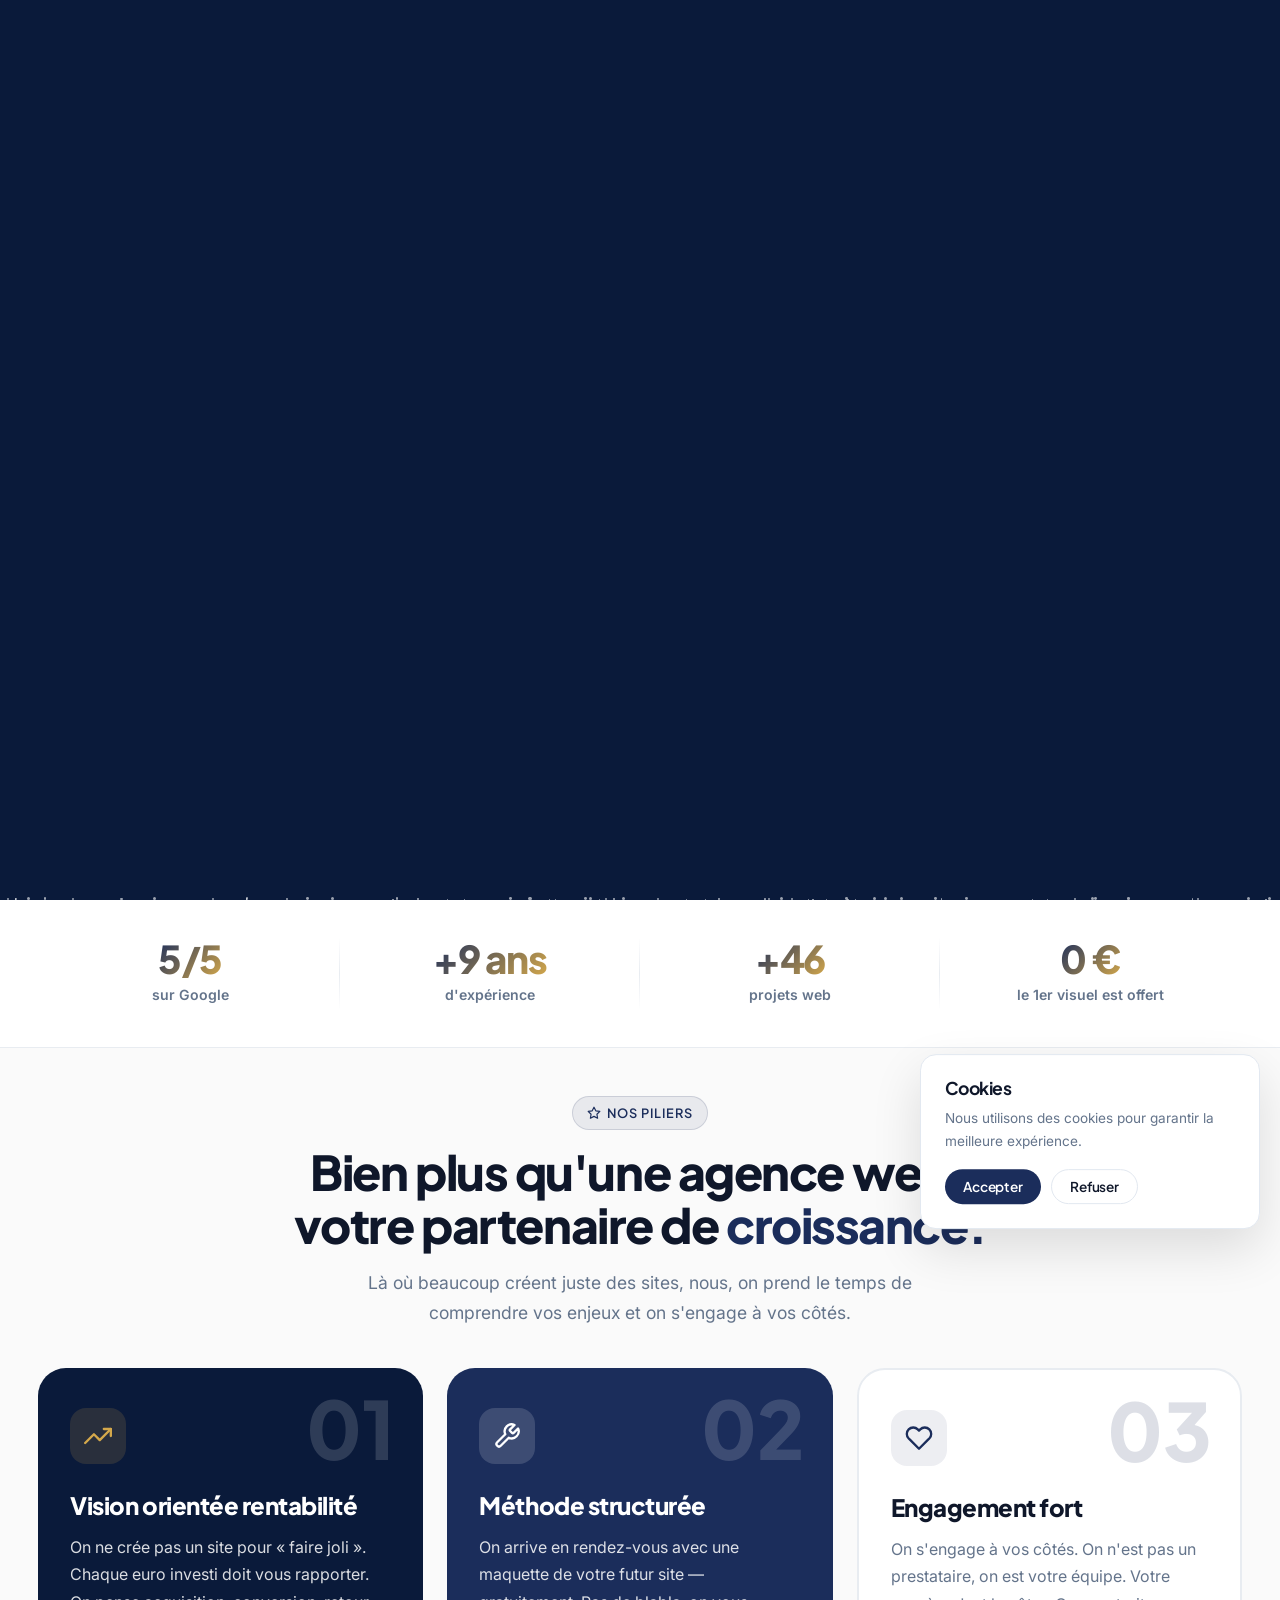
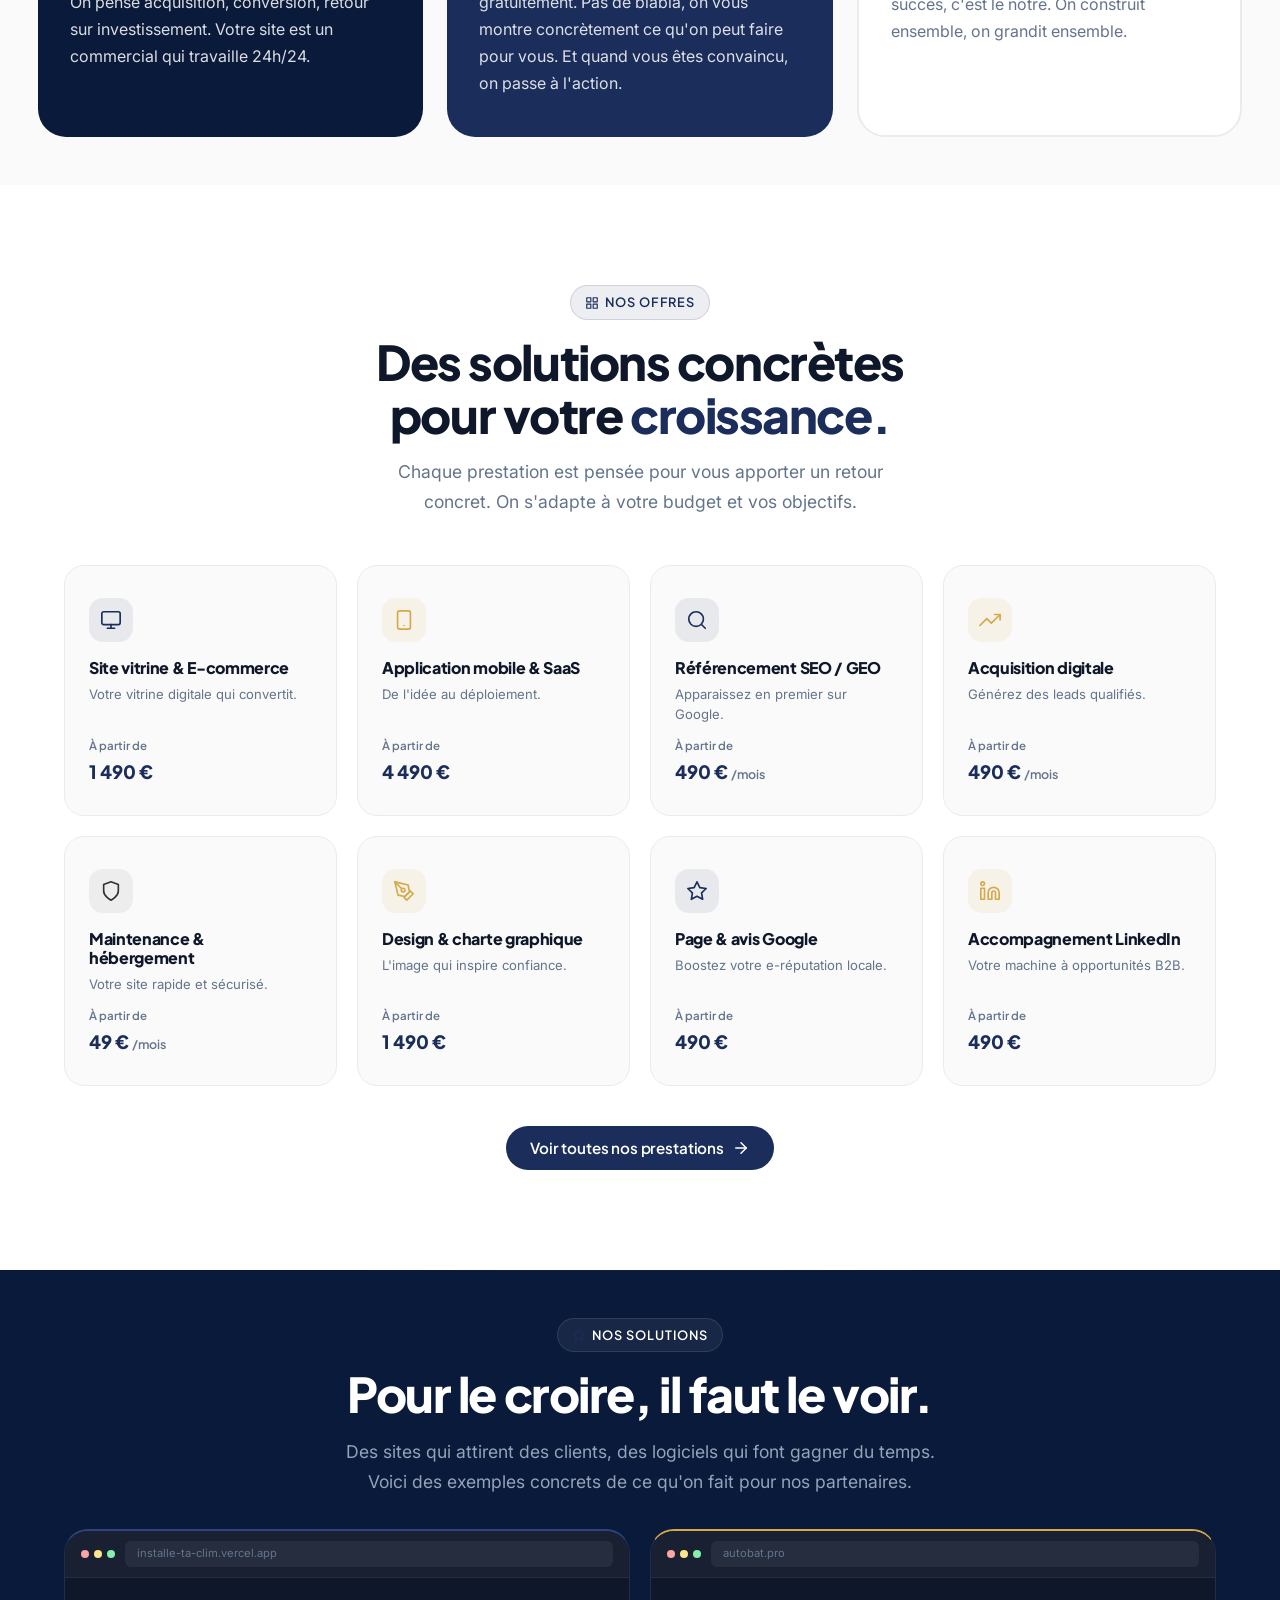
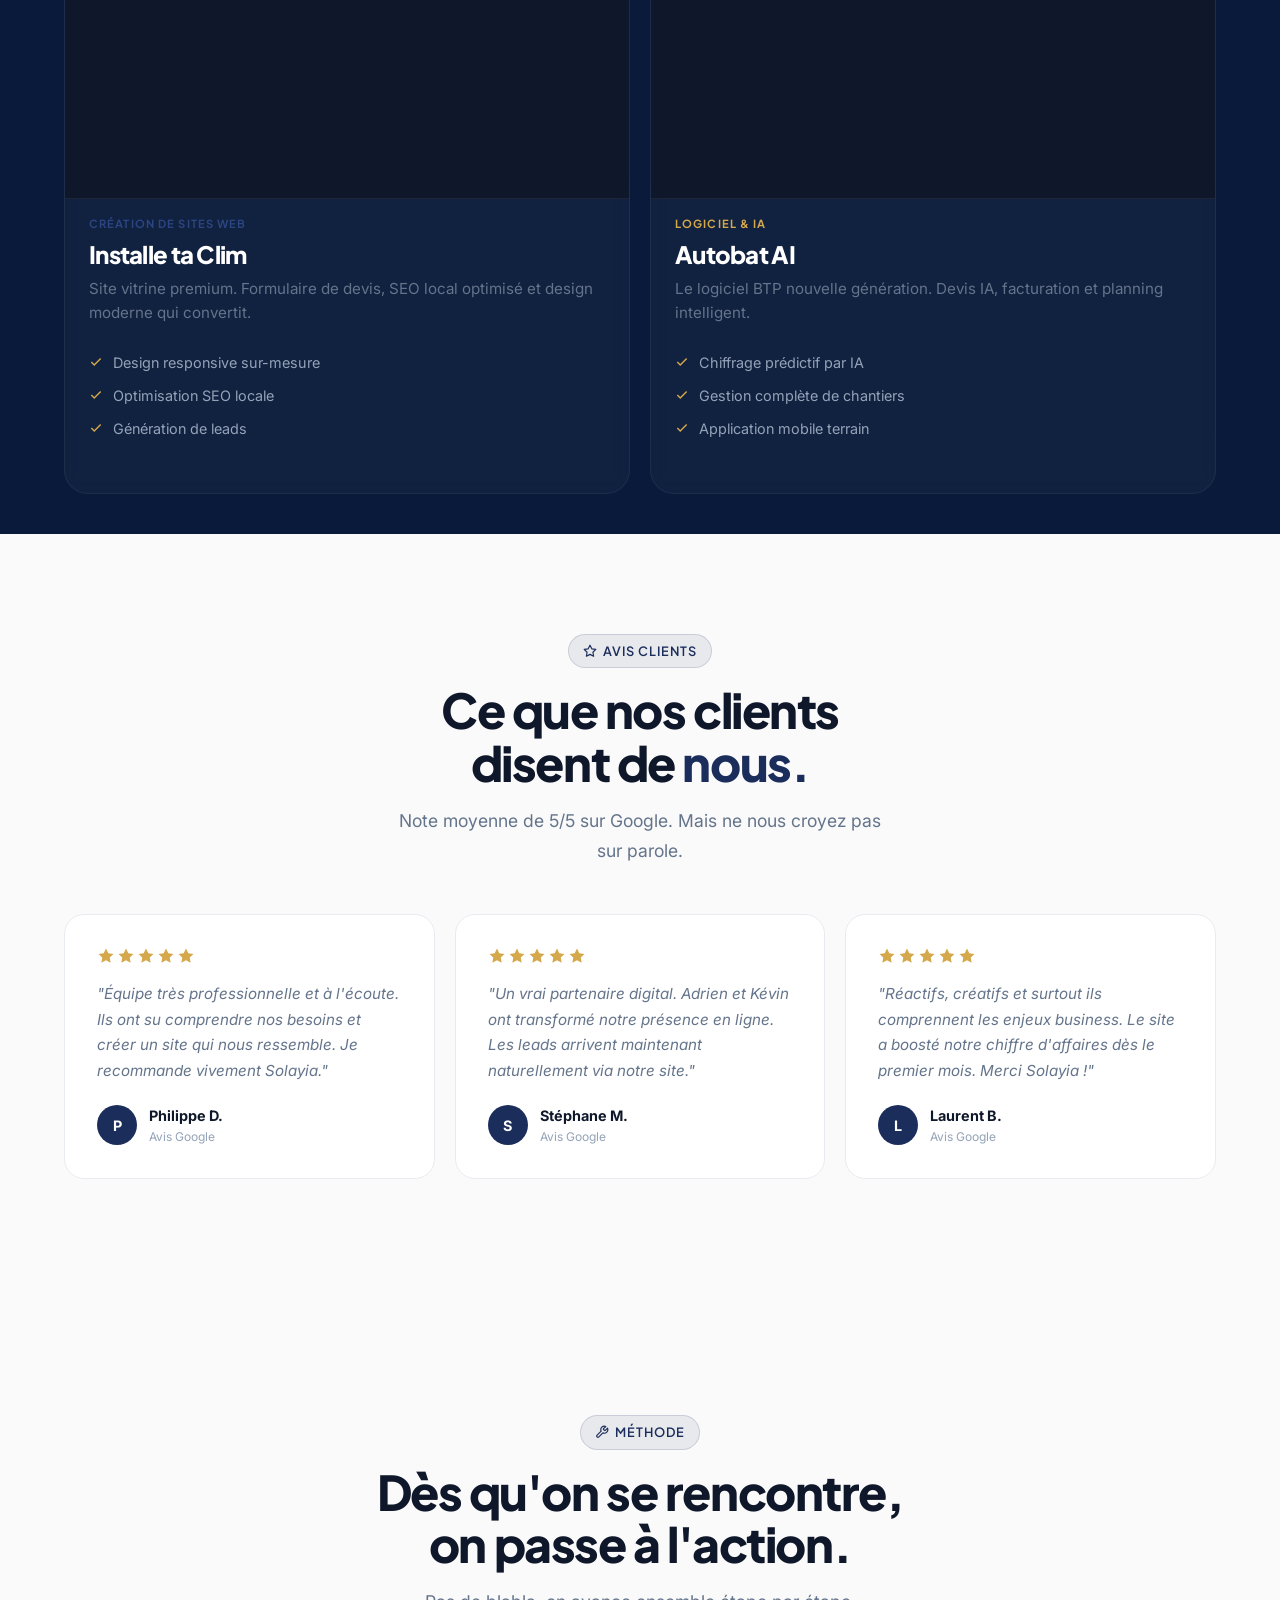
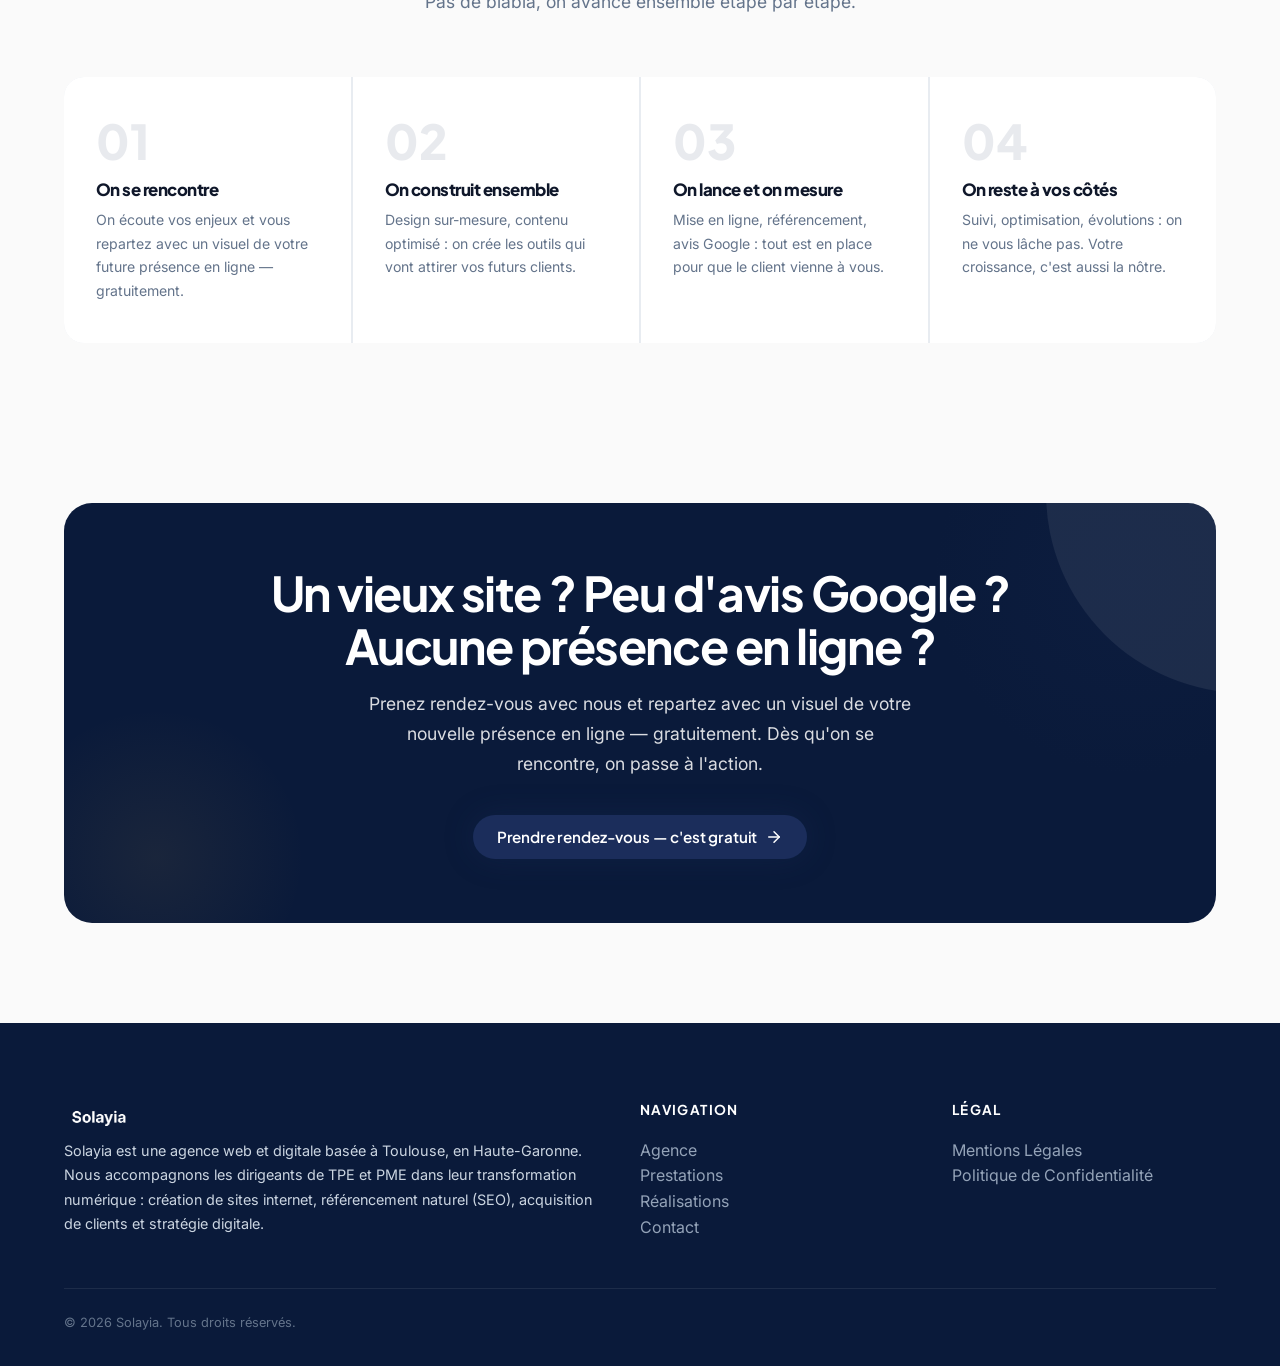
==== index.html @ 7474e546 "Fond bleu roi foncé, navbar uniforme, section solutions réduite - Remplacement du fond noir #0B0F1A " ====
<!DOCTYPE html>
<html lang="fr">
<head>
    <meta charset="UTF-8">
    <meta name="viewport" content="width=device-width, initial-scale=1.0">
    <title>Solayia | Votre partenaire digital — Le client vient à toi</title>
    <meta name="description" content="Solayia : votre partenaire digital. On attire vos prospects, on les séduit et on les transforme en clients. Vous, vous vous concentrez sur votre métier.">
    <meta name="robots" content="index, follow">
    <link rel="canonical" href="https://solayia.github.io/solayia/">
    <link rel="icon" type="image/x-icon" href="favicon.ico">
    <link rel="apple-touch-icon" href="apple-touch-icon.png">
    <!-- Open Graph -->
    <meta property="og:type" content="website">
    <meta property="og:title" content="Solayia | Votre partenaire digital — Le client vient à toi">
    <meta property="og:description" content="On attire vos prospects, on les séduit et on les transforme en clients. Dirigeants TPE/PME, concentrez-vous sur votre métier.">
    <meta property="og:url" content="https://solayia.github.io/solayia/">
    <meta property="og:image" content="https://solayia.github.io/solayia/assets/logo-solayia-4.png">
    <meta property="og:site_name" content="Solayia">
    <meta property="og:locale" content="fr_FR">
    <!-- Twitter Card -->
    <meta name="twitter:card" content="summary_large_image">
    <meta name="twitter:title" content="Solayia | Votre partenaire digital">
    <meta name="twitter:description" content="On attire vos prospects et on les transforme en clients. Le client vient à toi.">
    <meta name="twitter:image" content="https://solayia.github.io/solayia/assets/logo-solayia-4.png">
    <!-- Structured Data -->
    <script type="application/ld+json">
    {
      "@context": "https://schema.org",
      "@type": "ProfessionalService",
      "name": "Solayia",
      "description": "Agence digitale partenaire des TPE/PME. Création de sites web, e-commerce, SEO local, acquisition digitale et maintenance.",
      "url": "https://solayia.github.io/solayia/",
      "logo": "https://solayia.github.io/solayia/assets/logo-solayia-4.png",
      "image": "https://solayia.github.io/solayia/assets/IMG_0601.jpeg",
      "telephone": "",
      "address": {
        "@type": "PostalAddress",
        "addressCountry": "FR"
      },
      "aggregateRating": {
        "@type": "AggregateRating",
        "ratingValue": "5",
        "reviewCount": "10",
        "bestRating": "5"
      },
      "sameAs": [],
      "priceRange": "€€€",
      "areaServed": "France",
      "serviceType": ["Création de site web", "E-commerce", "SEO local", "Acquisition digitale", "Maintenance web", "Blogging"],
      "slogan": "Avec Solayia, le client vient à toi"
    }
    </script>
    <link rel="preconnect" href="https://fonts.googleapis.com">
    <link rel="preconnect" href="https://fonts.gstatic.com" crossorigin>
    <link href="https://fonts.googleapis.com/css2?family=Plus+Jakarta+Sans:wght@400;500;600;700;800&family=Inter:wght@400;500;600;700&display=swap" rel="stylesheet">
    <link rel="stylesheet" href="style.css">
    <style>
        /* ===== SNOW PARTICLES (global, persists on hero) ===== */
        .snow-particles { position:absolute;inset:0;overflow:hidden;z-index:0;pointer-events:none; }
        .snow-particles span { position:absolute;bottom:0;width:2px;height:2px;background:rgba(255,255,255,0.6);border-radius:50%;animation:snowUp linear infinite; }
        @keyframes snowUp { 0%{bottom:0;opacity:0;transform:translateX(0)} 5%{opacity:0.6} 50%{opacity:0.4} 95%{opacity:0.15} 100%{bottom:100%;opacity:0;transform:translateX(30px)} }

        /* ===== AURORA HERO ===== */
        .hero-aurora {
            min-height: 100vh;
            display: flex;
            align-items: center;
            padding-top: 100px;
            padding-bottom: 40px;
            background: var(--bg-dark);
            position: relative;
            overflow: hidden;
        }
        .hero-aurora::before {
            content: '';
            position: absolute;
            top: -40%;
            left: -20%;
            width: 80%;
            height: 80%;
            background: radial-gradient(ellipse, rgba(27,45,91,0.2) 0%, transparent 60%);
            animation: aurora1 10s ease-in-out infinite alternate;
            border-radius: 50%;
        }
        .hero-aurora::after {
            content: '';
            position: absolute;
            bottom: -30%;
            right: -15%;
            width: 70%;
            height: 70%;
            background: radial-gradient(ellipse, rgba(212,168,75,0.12) 0%, transparent 60%);
            animation: aurora2 12s ease-in-out infinite alternate;
            border-radius: 50%;
        }
        @keyframes aurora1 {
            0% { transform: translate(0, 0) scale(1); }
            100% { transform: translate(5%, 8%) scale(1.1); }
        }
        @keyframes aurora2 {
            0% { transform: translate(0, 0) scale(1); }
            100% { transform: translate(-5%, -5%) scale(1.15); }
        }
        .hero-aurora .container { position: relative; z-index: 2; }
        .hero-tag {
            display: inline-flex;
            align-items: center;
            gap: 8px;
            background: rgba(27,45,91,0.1);
            border: 1px solid rgba(27,45,91,0.2);
            border-radius: 100px;
            padding: 8px 18px;
            margin-bottom: 28px;
            font-family: 'Plus Jakarta Sans', var(--font-heading);
            font-size: 0.78rem;
            font-weight: 700;
            text-transform: uppercase;
            letter-spacing: 0.08em;
            color: var(--primary-light);
        }
        .hero-tag .dot {
            width: 6px; height: 6px;
            border-radius: 50%;
            background: var(--accent);
            box-shadow: 0 0 8px var(--accent);
        }
        .hero-aurora h1 {
            font-family: 'Plus Jakarta Sans', var(--font-heading);
            font-weight: 900;
            font-size: clamp(3.2rem, 7vw, 5.5rem);
            color: #FFF;
            line-height: 0.95;
            letter-spacing: -0.04em;
            margin-bottom: 24px;
        }
        .hero-aurora h1 .gradient-text {
            background: linear-gradient(135deg, var(--primary-light), var(--accent));
            -webkit-background-clip: text;
            -webkit-text-fill-color: transparent;
            background-clip: text;
        }
        .hero-aurora .hero-desc {
            font-size: 1.15rem;
            color: #94A3B8;
            max-width: 550px;
            line-height: 1.7;
            margin-bottom: 36px;
        }
        .hero-buttons { display: flex; gap: 14px; flex-wrap: wrap; }
        .hero-aurora .btn-primary {
            background: var(--primary);
            box-shadow: 0 0 30px rgba(27,45,91,0.3);
        }
        .hero-aurora .btn-outline {
            border-color: rgba(255,255,255,0.15);
            color: #FFF;
        }
        .hero-aurora .btn-outline:hover {
            border-color: rgba(255,255,255,0.4);
            background: rgba(255,255,255,0.05);
            color: #FFF;
        }

        /* Scroll indicator */
        .scroll-hint {
            position: absolute;
            bottom: 32px;
            left: 50%;
            transform: translateX(-50%);
            z-index: 3;
            display: flex;
            flex-direction: column;
            align-items: center;
            gap: 8px;
        }
        .scroll-hint span {
            font-family: 'Plus Jakarta Sans', var(--font-heading);
            font-size: 0.65rem;
            font-weight: 700;
            text-transform: uppercase;
            letter-spacing: 0.15em;
            color: #475569;
        }
        .scroll-line {
            width: 1px;
            height: 36px;
            background: #1E293B;
            position: relative;
            overflow: hidden;
        }
        .scroll-line::after {
            content: '';
            position: absolute;
            top: -100%;
            width: 100%;
            height: 50%;
            background: var(--primary-light);
            animation: scrollPulse 2s ease-in-out infinite;
        }
        @keyframes scrollPulse { 0% { top: -50%; } 100% { top: 100%; } }
        @keyframes floatCard {
            0% { transform: translateY(0); }
            100% { transform: translateY(-10px); }
        }
        @keyframes floatCard2 {
            0% { transform: translateY(0); }
            100% { transform: translateY(8px); }
        }
        @keyframes heroFloat1 {
            0% { transform: translateY(0); }
            100% { transform: translateY(-14px); }
        }
        @keyframes heroFloat2 {
            0% { transform: translateY(0); }
            100% { transform: translateY(12px); }
        }

        /* ===== BENTO GRID ===== */
        .bento-section {
            background: #FAFAFA;
            padding: 120px 5%;
        }
        .bento-header {
            text-align: center;
            margin-bottom: 60px;
        }
        .bento-header .tag {
            margin-bottom: 16px;
        }
        .bento-grid {
            display: grid;
            grid-template-columns: repeat(12, 1fr);
            grid-auto-rows: minmax(200px, auto);
            gap: 16px;
            max-width: 1200px;
            margin: 0 auto;
        }
        .bento-card {
            background: #FFF;
            border: 1px solid #E8ECF1;
            border-radius: 20px;
            padding: 36px;
            display: flex;
            flex-direction: column;
            justify-content: space-between;
            transition: transform 0.4s var(--ease), box-shadow 0.4s ease;
            cursor: pointer;
            position: relative;
            overflow: hidden;
        }
        .bento-card:hover {
            transform: translateY(-4px);
            box-shadow: 0 20px 50px rgba(0,0,0,0.06);
        }
        .bento-card.span-8 { grid-column: span 8; }
        .bento-card.span-4 { grid-column: span 4; }
        .bento-card.span-6 { grid-column: span 6; }
        .bento-card.span-12 { grid-column: span 12; }

        /* Dark bento card */
        .bento-card.dark {
            background: #0A1A3A;
            border-color: rgba(255,255,255,0.06);
        }
        .bento-card.dark h3 { color: #FFF; }
        .bento-card.dark p { color: #94A3B8; }

        /* Primary accent bento */
        .bento-card.accent {
            background: var(--primary);
            border-color: transparent;
        }
        .bento-card.accent h3,
        .bento-card.accent p { color: #FFF; }
        .bento-card.accent p { opacity: 0.85; }

        .bento-icon {
            width: 48px;
            height: 48px;
            border-radius: 14px;
            display: flex;
            align-items: center;
            justify-content: center;
            margin-bottom: 20px;
            flex-shrink: 0;
        }
        .bento-icon svg {
            width: 24px; height: 24px;
            stroke-width: 2;
            stroke-linecap: round;
            stroke-linejoin: round;
            fill: none;
        }
        .bento-icon.indigo { background: rgba(27,45,91,0.1); }
        .bento-icon.indigo svg { stroke: var(--primary); }
        .bento-icon.green { background: rgba(212,168,75,0.1); }
        .bento-icon.green svg { stroke: var(--accent); }
        .bento-icon.white { background: rgba(255,255,255,0.12); }
        .bento-icon.white svg { stroke: #FFF; }

        .bento-card h3 {
            font-family: 'Plus Jakarta Sans', var(--font-heading);
            font-weight: 800;
            font-size: 1.25rem;
            letter-spacing: -0.02em;
            margin-bottom: 8px;
        }
        .bento-card p {
            font-size: 0.9rem;
            line-height: 1.55;
        }
        .bento-card .bento-link {
            margin-top: auto;
            padding-top: 16px;
            font-family: 'Plus Jakarta Sans', var(--font-heading);
            font-weight: 700;
            font-size: 0.8rem;
            text-transform: uppercase;
            letter-spacing: 0.04em;
            color: var(--primary);
            display: inline-flex;
            align-items: center;
            gap: 6px;
            transition: gap 0.2s ease;
        }
        .bento-card:hover .bento-link { gap: 10px; }
        .bento-card.dark .bento-link,
        .bento-card.accent .bento-link { color: #FFF; }
        .bento-link svg {
            width: 14px; height: 14px;
            stroke: currentColor; fill: none;
            stroke-width: 2.5;
        }

        /* Bento card feature list */
        .bento-list { margin-top: 16px; }
        .bento-list li {
            display: flex;
            align-items: center;
            gap: 8px;
            padding: 5px 0;
            font-size: 0.88rem;
            color: var(--text-muted);
        }
        .bento-card.dark .bento-list li { color: #CBD5E1; }
        .bento-list li svg {
            width: 14px; height: 14px;
            stroke: var(--accent); fill: none;
            stroke-width: 2.5; flex-shrink: 0;
        }

        /* ===== PRODUCTS SECTION ===== */
        .products-section {
            background: var(--bg-dark);
            padding: 48px 5% 40px;
            position: relative;
            overflow: hidden;
        }
        .products-section::before {
            content: '';
            position: absolute;
            top: 0;
            left: 50%;
            transform: translateX(-50%);
            width: 600px;
            height: 1px;
            background: linear-gradient(90deg, transparent, rgba(27,45,91,0.4), transparent);
        }
        .product-grid {
            display: grid;
            grid-template-columns: 1fr 1fr;
            gap: 20px;
            margin-top: 60px;
            max-width: 1200px;
            margin-left: auto;
            margin-right: auto;
        }
        .product-card {
            background: rgba(255,255,255,0.03);
            border: 1px solid rgba(255,255,255,0.06);
            border-radius: 24px;
            padding: 32px;
            display: flex;
            flex-direction: column;
            transition: transform 0.4s var(--ease), border-color 0.3s ease, box-shadow 0.4s ease;
            cursor: pointer;
            backdrop-filter: blur(8px);
        }
        .product-card:hover {
            transform: translateY(-6px);
            border-color: rgba(255,255,255,0.12);
            box-shadow: 0 24px 60px rgba(0,0,0,0.4);
        }
        .product-card img {
            width: 64px; height: 64px;
            border-radius: 16px;
            object-fit: cover;
            margin-bottom: 24px;
            box-shadow: 0 8px 20px rgba(0,0,0,0.3);
        }
        .product-card h3 {
            font-family: 'Plus Jakarta Sans', var(--font-heading);
            font-weight: 800;
            font-size: 1.5rem;
            color: #FFF;
            margin-bottom: 10px;
        }
        .product-card p {
            font-size: 0.95rem;
            color: #64748B;
            line-height: 1.6;
            margin-bottom: 20px;
        }
        .product-card ul { margin-bottom: 28px; }
        .product-card ul li {
            display: flex;
            align-items: center;
            gap: 10px;
            padding: 5px 0;
            font-size: 0.9rem;
            color: #94A3B8;
        }
        .product-card ul li svg {
            width: 14px; height: 14px;
            stroke: var(--accent); fill: none;
            stroke-width: 2.5; flex-shrink: 0;
        }
        .product-card .btn { margin-top: auto; }

        /* ===== PROCESS ===== */
        .process-section { padding: 60px 5% 60px; background: #FAFAFA; }
        .process-grid {
            display: grid;
            grid-template-columns: repeat(4, 1fr);
            gap: 2px;
            margin-top: 60px;
            max-width: 1200px;
            margin-left: auto;
            margin-right: auto;
            background: #E8ECF1;
            border-radius: 20px;
            overflow: hidden;
        }
        .process-card {
            background: #FFF;
            padding: 40px 32px;
            display: flex;
            flex-direction: column;
            transition: background 0.3s ease;
        }
        .process-card:hover { background: #F8FAFC; }
        .process-num {
            font-family: 'Plus Jakarta Sans', var(--font-heading);
            font-weight: 900;
            font-size: 3rem;
            color: rgba(27,45,91,0.1);
            line-height: 1;
            margin-bottom: 16px;
        }
        .process-card h4 {
            font-family: 'Plus Jakarta Sans', var(--font-heading);
            font-weight: 800;
            font-size: 1.05rem;
            margin-bottom: 8px;
        }
        .process-card p { font-size: 0.88rem; }

        /* ===== STATS ===== */
        .stats-section {
            padding: 20px 5%;
            background: #FFF;
            border-bottom: 1px solid #E8ECF1;
        }
        .stats-grid {
            display: grid;
            grid-template-columns: repeat(3, 1fr);
            gap: 48px;
            max-width: 900px;
            margin: 0 auto;
            text-align: center;
        }
        .stat-num {
            font-family: 'Plus Jakarta Sans', var(--font-heading);
            font-weight: 900;
            font-size: clamp(2.5rem, 5vw, 3.5rem);
            background: linear-gradient(135deg, var(--primary), var(--accent));
            -webkit-background-clip: text;
            -webkit-text-fill-color: transparent;
            background-clip: text;
            line-height: 1;
            margin-bottom: 6px;
        }
        .stat-lbl {
            font-size: 0.95rem;
            font-weight: 600;
            color: var(--text-muted);
        }

        /* ===== CTA ===== */
        .final-cta {
            padding: 120px 5%;
            background: #FAFAFA;
        }
        .cta-box {
            max-width: 1200px;
            margin: 0 auto;
            background: var(--bg-dark);
            border-radius: 28px;
            padding: 80px 60px;
            text-align: center;
            position: relative;
            overflow: hidden;
        }
        .cta-box::before {
            content: '';
            position: absolute;
            top: -50%;
            left: 50%;
            transform: translateX(-50%);
            width: 500px;
            height: 500px;
            background: radial-gradient(circle, rgba(27,45,91,0.15) 0%, transparent 60%);
            border-radius: 50%;
        }
        .cta-box h2 {
            font-family: 'Plus Jakarta Sans', var(--font-heading);
            font-weight: 900;
            font-size: clamp(2rem, 4vw, 3rem);
            color: #FFF;
            position: relative;
            z-index: 2;
            margin-bottom: 16px;
        }
        .cta-box p {
            color: #94A3B8;
            max-width: 500px;
            margin: 0 auto 36px;
            position: relative;
            z-index: 2;
        }
        .cta-box .btn { position: relative; z-index: 2; }

        /* ===== RESPONSIVE ===== */
        @media (max-width: 900px) {
            .hero-visual { display: none !important; }
            .hero-aurora .container { grid-template-columns: 1fr !important; }
            .solutions-grid { grid-template-columns: 1fr 1fr !important; gap: 12px !important; }
            .solutions-layout { grid-template-columns: 1fr !important; gap: 40px !important; }
            .review-grid-wrap { grid-template-columns: 1fr !important; }
            .bento-grid { grid-template-columns: 1fr; }
            .bento-card.span-8,
            .bento-card.span-4,
            .bento-card.span-6,
            .bento-card.span-12 { grid-column: span 1; }
            .product-grid { grid-template-columns: 1fr; }
            .process-grid { grid-template-columns: 1fr 1fr; }
            .stats-grid { grid-template-columns: 1fr; gap: 32px; }
            .cta-box { padding: 60px 28px; }
        }
        @media (max-width: 480px) {
            .process-grid { grid-template-columns: 1fr; }
        }
        /* ===== DARK NAVBAR ===== */
        .navbar-dark {
            background: rgba(11,15,26,0.7) !important;
            border-color: rgba(255,255,255,0.06) !important;
        }
        .navbar-dark .logo .logo-dark { display: none; }
        .navbar-dark .logo .logo-light { display: block; }
        .navbar-dark .nav-links a { color: rgba(255,255,255,0.75); }
        .navbar-dark .nav-links a:hover,
        .navbar-dark .nav-links a.active { color: #FFF; }
        .navbar-dark .nav-links a.btn { color: #FFF; }
        .navbar-dark .burger div { background: #FFF; }
        .navbar-dark .nav-links a:not(.btn)::after { background: #FFF; }

        /* When scrolled to light section */
        .navbar-light {
            background: rgba(255,255,255,0.92) !important;
            border-color: rgba(0,0,0,0.06) !important;
            box-shadow: 0 4px 30px rgba(0,0,0,0.06);
        }
        .navbar-light .logo .logo-dark { display: block; }
        .navbar-light .logo .logo-light { display: none; }
        .navbar-light .nav-links a { color: var(--text-muted); }
        .navbar-light .nav-links a:hover,
        .navbar-light .nav-links a.active { color: var(--primary); }
        .navbar-light .nav-links a.btn { color: #FFF; }
        .navbar-light .burger div { background: var(--text-main); }
        .navbar-light .nav-links a:not(.btn)::after { background: var(--primary); }

        @media (prefers-reduced-motion: reduce) {
            .hero-aurora::before, .hero-aurora::after { animation: none; }
            .scroll-line::after { animation: none; }
        }
    </style>
</head>
<body>

    <!-- ===== CINEMATIC INTRO ===== -->
    <div id="intro-overlay" style="position:fixed;inset:0;z-index:9999;background:var(--bg-dark);display:flex;align-items:center;justify-content:center;flex-direction:column;perspective:1200px;">
        <style>
            #intro-overlay .intro-words {
                display:flex; flex-wrap:wrap; justify-content:center; gap:0.12em 0.35em;
                max-width:80vw; position:absolute; font-family:var(--font-heading); font-weight:800;
                font-size:clamp(2.2rem, 5.5vw, 3.8rem); text-align:center; line-height:1.25; z-index:2;
            }
            #intro-overlay .intro-words span {
                opacity:0; display:inline-block; color:#8899BB; font-weight:800;
                transform:translateY(30px) rotateX(40deg) scale(0.9);
                transition:opacity 0.6s cubic-bezier(0.16,1,0.3,1), transform 0.6s cubic-bezier(0.16,1,0.3,1);
                transform-style:preserve-3d;
            }
            #intro-overlay .intro-words span.show { opacity:1; transform:translateY(0) rotateX(0deg) scale(1); }
            #intro-overlay .intro-words .highlight-white { color:#FFF; text-shadow:0 0 40px rgba(212,168,75,0.3); }
            #intro-overlay .intro-line2 {
                font-family:var(--font-heading); font-weight:800; font-size:clamp(2.4rem, 6vw, 4.2rem);
                color:#FFF; text-align:center; position:absolute; opacity:0;
                transform:translateZ(-100px) rotateX(15deg) scale(0.85); max-width:90vw;
                line-height:1.1; letter-spacing:-0.03em; z-index:2; transform-style:preserve-3d;
            }
            #intro-overlay .intro-line2 em { font-style:normal; background:linear-gradient(135deg,#2A4580,#D4A84B); -webkit-background-clip:text; -webkit-text-fill-color:transparent; background-clip:text; }
            .intro-l2-in { animation:introL2In 1s cubic-bezier(0.16,1,0.3,1) forwards; }
            .intro-all-out { animation:introAllOut 0.6s cubic-bezier(0.7,0,0.3,1) forwards; }
            @keyframes introL2In { from{opacity:0;transform:translateZ(-100px) rotateX(15deg) scale(0.85)} to{opacity:1;transform:translateZ(0) rotateX(0deg) scale(1)} }
            @keyframes introAllOut { from{opacity:1;transform:translateZ(0) rotateX(0deg) scale(1)} to{opacity:0;transform:translateZ(80px) rotateX(-10deg) scale(1.1)} }
            #intro-overlay.intro-exit { opacity:0;visibility:hidden;transform:scale(1.4); transition:opacity 0.9s ease,visibility 0.9s ease,transform 0.9s cubic-bezier(0.7,0,0.3,1); }
        </style>
        <div class="snow-particles" id="introParticles"></div>
        <div class="intro-words" style="flex-direction:column;gap:0.15em;">
            <span style="display:block;">Fatigué de chercher des</span>
            <span class="highlight-white" style="display:block;">nouveaux clients</span>
            <span style="display:block;">tous les mois ?</span>
        </div>
        <div class="intro-line2">Avec <em>Solayia</em>, le client vient à toi.</div>
    </div>
    <script>
    (function(){
        const overlay = document.getElementById('intro-overlay');
        // Skip cinematic if already seen this session
        if(sessionStorage.getItem('introSeen')){
            overlay.remove();
            const cookie = document.getElementById('cookie-banner');
            if(cookie && !localStorage.getItem('cookieConsent')){setTimeout(()=>{cookie.style.transform='translateY(0)';},1500);}
            return;
        }
        sessionStorage.setItem('introSeen','1');
        const words = overlay.querySelectorAll('.intro-words span');
        const line2 = overlay.querySelector('.intro-line2');
        const wordsContainer = overlay.querySelector('.intro-words');
        // Snow particles for intro
        const pc = document.getElementById('introParticles');
        for(let i=0;i<60;i++){const p=document.createElement('span');p.style.left=Math.random()*100+'%';const sz=(1+Math.random()*2.5);p.style.width=p.style.height=sz+'px';const dur=5+Math.random()*10;p.style.animationDuration=dur+'s';p.style.animationDelay=(Math.random()*dur)+'s';pc.appendChild(p);}
        // Phase 1: 3D stagger words (fast sequence)
        const delays = [300, 700, 1200];
        words.forEach((w,i)=>{setTimeout(()=>w.classList.add('show'), delays[i]||300+i*300);});
        // Phase 2: 3D exit line 1, 3D enter line 2
        setTimeout(()=>wordsContainer.classList.add('intro-all-out'), 2400);
        setTimeout(()=>line2.classList.add('intro-l2-in'), 3000);
        // Phase 3: zoom-burst exit
        setTimeout(()=>{
            overlay.classList.add('intro-exit');
            const cookie = document.getElementById('cookie-banner');
            if(cookie && !localStorage.getItem('cookieConsent')){setTimeout(()=>{cookie.style.transform='translateY(0)';},600);}
            setTimeout(()=>overlay.remove(), 1000);
        }, 5200);
    })();
    </script>

    <!-- NAVBAR -->
    <nav class="navbar navbar-dark" role="navigation" aria-label="Menu principal">
        <a href="index.html" class="logo"><img src="assets/logo-solayia-2.png" alt="Solayia" class="logo-dark"><img src="assets/logo-solayia-5.png" alt="Solayia" class="logo-light"></a>
        <div class="burger" aria-label="Menu"><div class="line1"></div><div class="line2"></div><div class="line3"></div></div>
        <ul class="nav-links">
            <li><a href="index.html" class="active" aria-current="page">Accueil</a></li>
            <li><a href="agence.html">Agence</a></li>
            <li><a href="prestations.html">Prestations</a></li>
            <li><a href="realisations.html">Réalisations</a></li>
            <li><a href="https://calendar.app.google/M3RFtpdJPuUSrRJf7" target="_blank" rel="noopener noreferrer" class="btn btn-accent"><svg viewBox="0 0 24 24" fill="none" stroke="currentColor" stroke-width="2.5" stroke-linecap="round" stroke-linejoin="round" style="width:16px;height:16px;"><polyline points="20 12 20 22 4 22 4 12"></polyline><rect x="2" y="7" width="20" height="5"></rect><line x1="12" y1="22" x2="12" y2="7"></line><path d="M12 7H7.5a2.5 2.5 0 0 1 0-5C11 2 12 7 12 7z"></path><path d="M12 7h4.5a2.5 2.5 0 0 0 0-5C13 2 12 7 12 7z"></path></svg> <span style="display:flex;flex-direction:column;line-height:1.15;padding:2px 0;"><strong style="font-size:0.88rem;">Prendre RDV</strong><span style="font-size:0.73rem;opacity:0.85;font-weight:600;">1er visuel offert</span></span></a></li>
        </ul>
    </nav>

    <main>
        <!-- ===== HERO AURORA ===== -->
        <section class="hero-aurora">
            <div class="snow-particles" id="heroParticles" style="z-index:1;"></div>
            <div class="container" style="display: grid; grid-template-columns: 1fr 1.2fr; gap: 40px; align-items: stretch; max-width: 1400px;">
                <!-- LEFT: Text -->
                <div>
                    <h1 class="reveal">Avec Solayia,<br><span class="gradient-text">le client<br>vient à toi.</span></h1>
                    <p class="hero-desc reveal">
                        Vous en avez marre de chercher de nouveaux clients chaque mois ? On attire vos prospects, on les séduit et on les transforme en clients. Vous, vous vous concentrez enfin sur votre métier.
                    </p>
                    <div class="hero-buttons reveal">
                        <a href="https://calendar.app.google/M3RFtpdJPuUSrRJf7" target="_blank" rel="noopener noreferrer" class="btn btn-primary">
                            Prendre rendez-vous
                            <svg viewBox="0 0 24 24" fill="none" stroke="currentColor" stroke-width="2.5" stroke-linecap="round" stroke-linejoin="round"><line x1="5" y1="12" x2="19" y2="12"></line><polyline points="12 5 19 12 12 19"></polyline></svg>
                        </a>
                        <a href="realisations.html" class="btn btn-outline">Voir nos résultats</a>
                    </div>
                </div>

                <!-- RIGHT: Founders -->
                <div class="hero-visual reveal" style="position: relative; display: flex; flex-direction: column;">
                    <!-- Photo équipe -->
                    <div style="position: relative; width: 100%; flex: 1; animation: heroFloat1 6s ease-in-out infinite alternate;">
                        <div style="width: 100%; height: 100%; border-radius: 28px; overflow: hidden; border: 2px solid rgba(27,45,91,0.2); box-shadow: 0 40px 100px rgba(27,45,91,0.2), 0 0 0 1px rgba(255,255,255,0.05);">
                            <img src="assets/IMG_0601.jpeg" alt="Adrien & Kévin - Cofondateurs Solayia" style="width: 100%; height: 100%; object-fit: cover; object-position: center top; display: block;">
                        </div>
                        <!-- Noms en overlay -->
                        <div style="position: absolute; bottom: 0; left: 0; right: 0; padding: 28px 32px; background: linear-gradient(transparent, rgba(11,15,26,0.9)); border-radius: 0 0 26px 26px; display: flex; justify-content: space-around;">
                            <div style="text-align: center;">
                                <div style="font-family: 'Plus Jakarta Sans', sans-serif; font-weight: 800; font-size: 1.5rem; color: #FFF; letter-spacing: -0.02em;">Adrien</div>
                                <div style="font-size: 0.95rem; color: #D4A84B; font-weight: 600;">Stratège marketing</div>
                            </div>
                            <div style="text-align: center;">
                                <div style="font-family: 'Plus Jakarta Sans', sans-serif; font-weight: 800; font-size: 1.5rem; color: #FFF; letter-spacing: -0.02em;">Kévin</div>
                                <div style="font-size: 0.95rem; color: #D4A84B; font-weight: 600;">Développeur senior</div>
                            </div>
                        </div>
                    </div>

                    <!-- Floating cards -->
                    <div style="position: absolute; top: -10px; right: -10px; background: rgba(255,255,255,0.06); backdrop-filter: blur(16px); border: 1px solid rgba(255,255,255,0.1); border-radius: 14px; padding: 14px 18px; animation: floatCard 4s ease-in-out infinite alternate;">
                        <div style="display: flex; align-items: center; gap: 8px;">
                            <svg width="16" height="16" viewBox="0 0 24 24" fill="none" stroke="#D4A84B" stroke-width="2.5" stroke-linecap="round" stroke-linejoin="round"><polyline points="20 6 9 17 4 12"></polyline></svg>
                            <span style="font-family: 'Plus Jakarta Sans', sans-serif; font-size: 0.75rem; font-weight: 800; color: #FFF;">100% satisfaits</span>
                        </div>
                    </div>

                    <div style="position: absolute; top: -10px; left: -20px; background: rgba(255,255,255,0.06); backdrop-filter: blur(16px); border: 1px solid rgba(255,255,255,0.1); border-radius: 14px; padding: 14px 18px; animation: floatCard2 5s ease-in-out infinite alternate;">
                        <div style="display: flex; align-items: center; gap: 8px;">
                            <svg width="16" height="16" viewBox="0 0 24 24" fill="none" stroke="#D4A84B" stroke-width="2" stroke-linecap="round" stroke-linejoin="round"><polyline points="20 12 20 22 4 22 4 12"></polyline><rect x="2" y="7" width="20" height="5"></rect><line x1="12" y1="22" x2="12" y2="7"></line><path d="M12 7H7.5a2.5 2.5 0 0 1 0-5C11 2 12 7 12 7z"></path><path d="M12 7h4.5a2.5 2.5 0 0 0 0-5C13 2 12 7 12 7z"></path></svg>
                            <span style="font-family: 'Plus Jakarta Sans', sans-serif; font-size: 0.75rem; font-weight: 800; color: #FFF;">1er visuel offert</span>
                        </div>
                    </div>
                </div>
            </div>
            <div class="scroll-hint">
                <span>Scroll</span>
                <div class="scroll-line"></div>
            </div>
        </section>

        <!-- ===== BANDEAU STATS — Animated futuriste ===== -->
        <section style="padding: 0; background: #FFF; border-bottom: 1px solid #E8ECF1; overflow: hidden;">
            <style>
                .stats-ribbon {
                    display: grid;
                    grid-template-columns: repeat(4, 1fr);
                    max-width: 1200px;
                    margin: 0 auto;
                }
                .stat-block {
                    display: flex;
                    flex-direction: column;
                    align-items: center;
                    justify-content: center;
                    padding: 40px 20px;
                    position: relative;
                    opacity: 0;
                    transform: translateY(40px) scale(0.9);
                    transition: opacity 0.7s cubic-bezier(0.16,1,0.3,1), transform 0.7s cubic-bezier(0.16,1,0.3,1);
                }
                .stat-block.visible {
                    opacity: 1;
                    transform: translateY(0) scale(1);
                }
                .stat-block:nth-child(1) { transition-delay: 0s; }
                .stat-block:nth-child(2) { transition-delay: 0.15s; }
                .stat-block:nth-child(3) { transition-delay: 0.3s; }
                .stat-block:nth-child(4) { transition-delay: 0.45s; }
                .stat-block::after {
                    content: '';
                    position: absolute;
                    right: 0;
                    top: 25%;
                    height: 50%;
                    width: 1px;
                    background: linear-gradient(transparent, #E8ECF1, transparent);
                }
                .stat-block:last-child::after { display: none; }
                .stat-value {
                    font-family: var(--font-heading);
                    font-weight: 800;
                    font-size: 2.4rem;
                    letter-spacing: -0.03em;
                    background: linear-gradient(135deg, var(--primary), var(--accent));
                    -webkit-background-clip: text;
                    -webkit-text-fill-color: transparent;
                    background-clip: text;
                    line-height: 1;
                    margin-bottom: 6px;
                }
                .stat-label {
                    font-size: 0.88rem;
                    font-weight: 600;
                    color: var(--text-muted);
                    text-align: center;
                }
                .stat-glow {
                    position: absolute;
                    top: 50%;
                    left: 50%;
                    width: 80px;
                    height: 80px;
                    transform: translate(-50%, -50%);
                    background: radial-gradient(circle, rgba(27,45,91,0.06) 0%, transparent 70%);
                    border-radius: 50%;
                    opacity: 0;
                    transition: opacity 0.5s ease;
                }
                .stat-block:hover .stat-glow { opacity: 1; }
                .stat-block:hover .stat-value { filter: brightness(1.2); }
                @media (max-width: 700px) {
                    .stats-ribbon { grid-template-columns: 1fr 1fr; }
                    .stat-block:nth-child(2)::after { display: none; }
                    .stat-block { padding: 28px 16px; }
                    .stat-value { font-size: 1.8rem; }
                }
            </style>
            <div class="stats-ribbon">
                <div class="stat-block">
                    <div class="stat-glow"></div>
                    <div class="stat-value" data-count="5" data-suffix="/5">0</div>
                    <div class="stat-label">sur Google</div>
                </div>
                <div class="stat-block">
                    <div class="stat-glow"></div>
                    <div class="stat-value" data-count="10" data-prefix="+" data-suffix=" ans">0</div>
                    <div class="stat-label">d'expérience</div>
                </div>
                <div class="stat-block">
                    <div class="stat-glow"></div>
                    <div class="stat-value" data-count="50" data-prefix="+" >0</div>
                    <div class="stat-label">projets web</div>
                </div>
                <div class="stat-block">
                    <div class="stat-glow"></div>
                    <div class="stat-value" data-count="0" data-suffix=" €">0</div>
                    <div class="stat-label">le 1er visuel est offert</div>
                </div>
            </div>
        </section>

        <!-- ===== NOS 3 PILIERS — Scroll immersif ===== -->
        <section style="padding: 0; background: #FAFAFA;">
            <div class="container" style="max-width: 1200px; padding: 48px 5% 16px;">
                <div style="text-align: center;">
                    <span class="tag reveal">
                        <svg viewBox="0 0 24 24" fill="none" stroke="currentColor" stroke-width="2" stroke-linecap="round" stroke-linejoin="round"><polygon points="12 2 15.09 8.26 22 9.27 17 14.14 18.18 21.02 12 17.77 5.82 21.02 7 14.14 2 9.27 8.91 8.26 12 2"></polygon></svg>
                        Nos Piliers
                    </span>
                    <h2 class="reveal" style="font-family: var(--font-heading); font-weight: 800;">Bien plus qu'une agence web,<br>votre partenaire de <span class="accent-text">croissance.</span></h2>
                    <p class="reveal" style="margin: 0 auto; max-width: 600px;">Là où beaucoup créent juste des sites, nous, on prend le temps de comprendre vos enjeux et on s'engage à vos côtés.</p>
                </div>
            </div>

            <div class="pillars-track" style="display: grid; grid-template-columns: repeat(3, 1fr); gap: 24px; padding: 24px 3% 48px; max-width: 1400px; margin: 0 auto;">
                <style>
                    .pillar-card {
                        border-radius: 28px;
                        padding: 40px 32px;
                        display: flex;
                        flex-direction: column;
                        justify-content: space-between;
                        position: relative;
                        overflow: hidden;
                        transition: transform 0.4s cubic-bezier(0.16,1,0.3,1);
                        min-height: 340px;
                    }
                    .pillar-card:hover { transform: translateY(-8px); }
                    .pillar-num {
                        font-family: var(--font-heading);
                        font-weight: 800;
                        font-size: 5rem;
                        position: absolute;
                        top: 20px;
                        right: 28px;
                        opacity: 0.15;
                        line-height: 1;
                    }
                    .pillar-icon {
                        width: 56px; height: 56px;
                        border-radius: 16px;
                        display: flex;
                        align-items: center;
                        justify-content: center;
                        margin-bottom: 28px;
                    }
                    .pillar-icon svg { width: 28px; height: 28px; fill: none; stroke-width: 2; stroke-linecap: round; stroke-linejoin: round; }
                    .pillar-card h3 { font-family: var(--font-heading); font-weight: 800; font-size: 1.5rem; margin-bottom: 16px; letter-spacing: -0.02em; color: #FFF; }
                    .pillar-card p { font-size: 1rem; line-height: 1.7; color: rgba(255,255,255,0.85); }
                    .pillar-card:last-child h3 { color: var(--text-main); }
                    .pillar-card:last-child p { color: var(--text-muted); }
                    @media (max-width: 900px) { .pillars-track { grid-template-columns: 1fr !important; max-width: 500px; } .pillar-card { min-height: auto; } }
                </style>

                <!-- Pilier 1 : Rentabilité -->
                <div class="pillar-card" style="background: var(--bg-dark); color: #FFF;">
                    <div class="pillar-num" style="color: #FFF;">01</div>
                    <div>
                        <div class="pillar-icon" style="background: rgba(212,168,75,0.15);">
                            <svg viewBox="0 0 24 24" style="stroke: #D4A84B;"><polyline points="23 6 13.5 15.5 8.5 10.5 1 18"></polyline><polyline points="17 6 23 6 23 12"></polyline></svg>
                        </div>
                        <h3>Vision orientée rentabilité</h3>
                        <p>On ne crée pas un site pour « faire joli ». Chaque euro investi doit vous rapporter. On pense acquisition, conversion, retour sur investissement. Votre site est un commercial qui travaille 24h/24.</p>
                    </div>
                </div>

                <!-- Pilier 2 : Méthode -->
                <div class="pillar-card" style="background: var(--primary); color: #FFF;">
                    <div class="pillar-num" style="color: #FFF;">02</div>
                    <div>
                        <div class="pillar-icon" style="background: rgba(255,255,255,0.15);">
                            <svg viewBox="0 0 24 24" style="stroke: #FFF;"><path d="M14.7 6.3a1 1 0 0 0 0 1.4l1.6 1.6a1 1 0 0 0 1.4 0l3.77-3.77a6 6 0 0 1-7.94 7.94l-6.91 6.91a2.12 2.12 0 0 1-3-3l6.91-6.91a6 6 0 0 1 7.94-7.94l-3.76 3.76z"></path></svg>
                        </div>
                        <h3>Méthode structurée</h3>
                        <p>On arrive en rendez-vous avec une maquette de votre futur site — gratuitement. Pas de blabla, on vous montre concrètement ce qu'on peut faire pour vous. Et quand vous êtes convaincu, on passe à l'action.</p>
                    </div>
                </div>

                <!-- Pilier 3 : Engagement -->
                <div class="pillar-card" style="background: #FFF; color: var(--text-main); border: 2px solid #E8ECF1;">
                    <div class="pillar-num" style="color: var(--primary);">03</div>
                    <div>
                        <div class="pillar-icon" style="background: rgba(27,45,91,0.08);">
                            <svg viewBox="0 0 24 24" style="stroke: var(--primary);"><path d="M20.84 4.61a5.5 5.5 0 0 0-7.78 0L12 5.67l-1.06-1.06a5.5 5.5 0 0 0-7.78 7.78l1.06 1.06L12 21.23l7.78-7.78 1.06-1.06a5.5 5.5 0 0 0 0-7.78z"></path></svg>
                        </div>
                        <h3>Engagement fort</h3>
                        <p>On s'engage à vos côtés. On n'est pas un prestataire, on est votre équipe. Votre succès, c'est le nôtre. On construit ensemble, on grandit ensemble.</p>
                    </div>
                </div>
            </div>
        </section>

        <!-- ===== NOS OFFRES (compact prestations grid) ===== -->
        <section style="padding: 100px 5%; background: #FFF;">
            <style>
                .home-offers-grid { display: grid; grid-template-columns: repeat(4, 1fr); gap: 20px; max-width: 1200px; margin: 0 auto; }
                .home-offer { background: #FAFAFA; border: 1px solid #E8ECF1; border-radius: 20px; padding: 32px 24px 28px; display: flex; flex-direction: column; transition: transform 0.35s cubic-bezier(0.16,1,0.3,1), box-shadow 0.35s ease, border-color 0.3s ease; position: relative; overflow: hidden; }
                .home-offer:hover { transform: translateY(-5px); box-shadow: 0 16px 40px rgba(27,45,91,0.08); border-color: var(--primary-light); }
                .home-offer::before { content:''; position:absolute; top:0; left:0; right:0; height:3px; background:linear-gradient(135deg,var(--primary),var(--accent)); opacity:0; transition:opacity 0.3s ease; }
                .home-offer:hover::before { opacity:1; }
                .home-offer-icon { width:44px; height:44px; border-radius:14px; display:flex; align-items:center; justify-content:center; margin-bottom:16px; }
                .home-offer-icon svg { width:22px; height:22px; fill:none; stroke-width:1.8; stroke-linecap:round; stroke-linejoin:round; }
                .home-offer h4 { font-family:var(--font-heading); font-weight:800; font-size:1rem; letter-spacing:-0.02em; margin-bottom:8px; line-height:1.2; }
                .home-offer .ho-price { font-family:var(--font-heading); font-weight:900; font-size:1.15rem; color:var(--primary); margin-top:auto; padding-top:12px; }
                .home-offer .ho-price span { font-size:0.78rem; font-weight:600; color:var(--text-muted); }
                .home-offer .ho-price .ho-from { font-size:0.72rem; font-weight:600; color:var(--text-muted); display:block; margin-bottom:2px; }
                .home-offer .ho-desc { font-size:0.82rem; color:var(--text-muted); line-height:1.5; margin-bottom:0; flex:1; }
                @media (max-width:900px) { .home-offers-grid { grid-template-columns: 1fr 1fr; } }
                @media (max-width:500px) { .home-offers-grid { grid-template-columns: 1fr; } }
            </style>
            <div class="container" style="max-width: 1200px;">
                <div style="text-align: center; margin-bottom: 48px;">
                    <span class="tag reveal">
                        <svg viewBox="0 0 24 24" fill="none" stroke="currentColor" stroke-width="2" stroke-linecap="round" stroke-linejoin="round"><rect x="3" y="3" width="7" height="7"></rect><rect x="14" y="3" width="7" height="7"></rect><rect x="14" y="14" width="7" height="7"></rect><rect x="3" y="14" width="7" height="7"></rect></svg>
                        Nos Offres
                    </span>
                    <h2 class="reveal" style="font-family: var(--font-heading); font-weight: 800;">Des solutions concrètes<br>pour votre <span class="accent-text">croissance.</span></h2>
                    <p class="reveal" style="margin: 0 auto; max-width: 550px;">Chaque prestation est pensée pour vous apporter un retour concret. On s'adapte à votre budget et vos objectifs.</p>
                </div>
                <div class="home-offers-grid">
                    <div class="home-offer reveal">
                        <div class="home-offer-icon" style="background:rgba(27,45,91,0.08);"><svg viewBox="0 0 24 24" style="stroke:var(--primary);"><rect x="2" y="3" width="20" height="14" rx="2" ry="2"></rect><line x1="8" y1="21" x2="16" y2="21"></line><line x1="12" y1="17" x2="12" y2="21"></line></svg></div>
                        <h4>Site vitrine & E-commerce</h4>
                        <p class="ho-desc">Votre vitrine digitale qui convertit.</p>
                        <div class="ho-price"><span class="ho-from">À partir de</span> 1 490 &euro;</div>
                    </div>
                    <div class="home-offer reveal">
                        <div class="home-offer-icon" style="background:rgba(212,168,75,0.1);"><svg viewBox="0 0 24 24" style="stroke:var(--accent);"><rect x="5" y="2" width="14" height="20" rx="2" ry="2"></rect><line x1="12" y1="18" x2="12.01" y2="18"></line></svg></div>
                        <h4>Application mobile & SaaS</h4>
                        <p class="ho-desc">De l'idée au déploiement.</p>
                        <div class="ho-price"><span class="ho-from">À partir de</span> 4 490 &euro;</div>
                    </div>
                    <div class="home-offer reveal">
                        <div class="home-offer-icon" style="background:rgba(27,45,91,0.08);"><svg viewBox="0 0 24 24" style="stroke:var(--primary);"><circle cx="11" cy="11" r="8"></circle><line x1="21" y1="21" x2="16.65" y2="16.65"></line></svg></div>
                        <h4>Référencement SEO / GEO</h4>
                        <p class="ho-desc">Apparaissez en premier sur Google.</p>
                        <div class="ho-price"><span class="ho-from">À partir de</span> 490 &euro; <span>/mois</span></div>
                    </div>
                    <div class="home-offer reveal">
                        <div class="home-offer-icon" style="background:rgba(212,168,75,0.1);"><svg viewBox="0 0 24 24" style="stroke:var(--accent);"><polyline points="23 6 13.5 15.5 8.5 10.5 1 18"></polyline><polyline points="17 6 23 6 23 12"></polyline></svg></div>
                        <h4>Acquisition digitale</h4>
                        <p class="ho-desc">Générez des leads qualifiés.</p>
                        <div class="ho-price"><span class="ho-from">À partir de</span> 490 &euro; <span>/mois</span></div>
                    </div>
                    <div class="home-offer reveal">
                        <div class="home-offer-icon" style="background:rgba(11,15,26,0.05);"><svg viewBox="0 0 24 24" style="stroke:#333;"><path d="M12 22s8-4 8-10V5l-8-3-8 3v7c0 6 8 10 8 10z"></path></svg></div>
                        <h4>Maintenance & hébergement</h4>
                        <p class="ho-desc">Votre site rapide et sécurisé.</p>
                        <div class="ho-price"><span class="ho-from">À partir de</span> 49 &euro; <span>/mois</span></div>
                    </div>
                    <div class="home-offer reveal">
                        <div class="home-offer-icon" style="background:rgba(212,168,75,0.1);"><svg viewBox="0 0 24 24" style="stroke:var(--accent);"><path d="M12 19l7-7 3 3-7 7-3-3z"></path><path d="M18 13l-1.5-7.5L2 2l3.5 14.5L13 18l5-5z"></path><path d="M2 2l7.586 7.586"></path><circle cx="11" cy="11" r="2"></circle></svg></div>
                        <h4>Design & charte graphique</h4>
                        <p class="ho-desc">L'image qui inspire confiance.</p>
                        <div class="ho-price"><span class="ho-from">À partir de</span> 1 490 &euro;</div>
                    </div>
                    <div class="home-offer reveal">
                        <div class="home-offer-icon" style="background:rgba(27,45,91,0.08);"><svg viewBox="0 0 24 24" style="stroke:var(--primary);"><polygon points="12 2 15.09 8.26 22 9.27 17 14.14 18.18 21.02 12 17.77 5.82 21.02 7 14.14 2 9.27 8.91 8.26 12 2"></polygon></svg></div>
                        <h4>Page & avis Google</h4>
                        <p class="ho-desc">Boostez votre e-réputation locale.</p>
                        <div class="ho-price"><span class="ho-from">À partir de</span> 490 &euro;</div>
                    </div>
                    <div class="home-offer reveal">
                        <div class="home-offer-icon" style="background:rgba(212,168,75,0.1);"><svg viewBox="0 0 24 24" style="stroke:var(--accent);"><path d="M16 8a6 6 0 0 1 6 6v7h-4v-7a2 2 0 0 0-2-2 2 2 0 0 0-2 2v7h-4v-7a6 6 0 0 1 6-6z"></path><rect x="2" y="9" width="4" height="12"></rect><circle cx="4" cy="4" r="2"></circle></svg></div>
                        <h4>Accompagnement LinkedIn</h4>
                        <p class="ho-desc">Votre machine à opportunités B2B.</p>
                        <div class="ho-price"><span class="ho-from">À partir de</span> 490 &euro;</div>
                    </div>
                </div>
                <div style="text-align: center; margin-top: 40px;" class="reveal">
                    <a href="prestations.html" class="btn btn-primary">
                        Voir toutes nos prestations
                        <svg viewBox="0 0 24 24" fill="none" stroke="currentColor" stroke-width="2.5" stroke-linecap="round" stroke-linejoin="round"><line x1="5" y1="12" x2="19" y2="12"></line><polyline points="12 5 19 12 12 19"></polyline></svg>
                    </a>
                </div>
            </div>
        </section>

        <!-- ===== NOS SOLUTIONS ===== -->
        <section class="products-section">
            <div class="container" style="max-width: 1200px;">
                <div style="text-align: center; margin-bottom: 16px;">
                    <span class="tag reveal" style="background: rgba(255,255,255,0.06); color: #FFF; border-color: rgba(255,255,255,0.1);">
                        <svg viewBox="0 0 24 24" fill="none" stroke="currentColor" stroke-width="2" stroke-linecap="round" stroke-linejoin="round"><polygon points="12 2 15.09 8.26 22 9.27 17 14.14 18.18 21.02 12 17.77 5.82 21.02 7 14.14 2 9.27 8.91 8.26 12 2"></polygon></svg>
                        Nos solutions
                    </span>
                    <h2 class="reveal" style="font-family: 'Plus Jakarta Sans', var(--font-heading); font-weight: 900; color: #FFF;">Pour le croire, il faut le voir.</h2>
                    <p class="reveal" style="color: #94A3B8; margin: 0 auto 0; max-width: 600px;">Des sites qui attirent des clients, des logiciels qui font gagner du temps. Voici des exemples concrets de ce qu'on fait pour nos partenaires.</p>
                </div>
                <div class="product-grid" style="margin-top: 32px;">
                    <!-- CREATION DE SITE WEB -->
                    <div class="product-card reveal" style="border-top: 2px solid var(--primary-light); padding: 0; overflow: hidden;">
                        <a href="https://installe-ta-clim.vercel.app/" target="_blank" rel="noopener noreferrer" style="display: block; position: relative; background: #0F172A; border-bottom: 1px solid rgba(255,255,255,0.06);">
                            <!-- Browser bar -->
                            <div style="display: flex; align-items: center; gap: 10px; padding: 10px 16px; background: rgba(255,255,255,0.04); border-bottom: 1px solid rgba(255,255,255,0.06);">
                                <div style="display: flex; gap: 5px;">
                                    <span style="width: 8px; height: 8px; border-radius: 50%; background: #FCA5A5;"></span>
                                    <span style="width: 8px; height: 8px; border-radius: 50%; background: #FDE68A;"></span>
                                    <span style="width: 8px; height: 8px; border-radius: 50%; background: #86EFAC;"></span>
                                </div>
                                <div style="flex: 1; background: rgba(255,255,255,0.06); border-radius: 6px; padding: 4px 12px; font-size: 0.7rem; color: #64748B; font-family: var(--font-body);">installe-ta-clim.vercel.app</div>
                            </div>
                            <!-- Iframe preview -->
                            <div style="position: relative; width: 100%; height: 220px; overflow: hidden;">
                                <div style="position: absolute; top: 0; left: 0; width: 200%; height: 200%; transform: scale(0.5); transform-origin: top left; pointer-events: none;">
                                    <iframe src="https://installe-ta-clim.vercel.app/" title="Aperçu Installe ta Clim" style="width: 100%; height: 100%; border: none;" loading="lazy"></iframe>
                                </div>
                            </div>
                        </a>
                        <div style="padding: 16px 24px 20px;">
                            <span style="font-family: 'Plus Jakarta Sans', var(--font-heading); font-size: 0.7rem; font-weight: 700; text-transform: uppercase; letter-spacing: 0.1em; color: var(--primary-light); margin-bottom: 8px; display: block;">Création de sites web</span>
                            <h3>Installe ta Clim</h3>
                            <p>Site vitrine premium. Formulaire de devis, SEO local optimisé et design moderne qui convertit.</p>
                            <ul>
                                <li><svg viewBox="0 0 24 24"><polyline points="20 6 9 17 4 12"></polyline></svg> Design responsive sur-mesure</li>
                                <li><svg viewBox="0 0 24 24"><polyline points="20 6 9 17 4 12"></polyline></svg> Optimisation SEO locale</li>
                                <li><svg viewBox="0 0 24 24"><polyline points="20 6 9 17 4 12"></polyline></svg> Génération de leads</li>
                            </ul>
                        </div>
                    </div>

                    <!-- LOGICIEL IA -->
                    <div class="product-card reveal" style="border-top: 2px solid var(--accent); padding: 0; overflow: hidden;">
                        <a href="https://autobat.pro/" target="_blank" rel="noopener noreferrer" style="display: block; position: relative; background: #0F172A; border-bottom: 1px solid rgba(255,255,255,0.06);">
                            <!-- Browser bar -->
                            <div style="display: flex; align-items: center; gap: 10px; padding: 10px 16px; background: rgba(255,255,255,0.04); border-bottom: 1px solid rgba(255,255,255,0.06);">
                                <div style="display: flex; gap: 5px;">
                                    <span style="width: 8px; height: 8px; border-radius: 50%; background: #FCA5A5;"></span>
                                    <span style="width: 8px; height: 8px; border-radius: 50%; background: #FDE68A;"></span>
                                    <span style="width: 8px; height: 8px; border-radius: 50%; background: #86EFAC;"></span>
                                </div>
                                <div style="flex: 1; background: rgba(255,255,255,0.06); border-radius: 6px; padding: 4px 12px; font-size: 0.7rem; color: #64748B; font-family: var(--font-body);">autobat.pro</div>
                            </div>
                            <!-- Iframe preview -->
                            <div style="position: relative; width: 100%; height: 220px; overflow: hidden;">
                                <div style="position: absolute; top: 0; left: 0; width: 200%; height: 200%; transform: scale(0.5); transform-origin: top left; pointer-events: none;">
                                    <iframe src="https://autobat.pro/" title="Aperçu Autobat" style="width: 100%; height: 100%; border: none;" loading="lazy"></iframe>
                                </div>
                            </div>
                        </a>
                        <div style="padding: 16px 24px 20px;">
                            <span style="font-family: 'Plus Jakarta Sans', var(--font-heading); font-size: 0.7rem; font-weight: 700; text-transform: uppercase; letter-spacing: 0.1em; color: var(--accent); margin-bottom: 8px; display: block;">Logiciel & IA</span>
                            <h3>Autobat AI</h3>
                            <p>Le logiciel BTP nouvelle génération. Devis IA, facturation et planning intelligent.</p>
                            <ul>
                                <li><svg viewBox="0 0 24 24"><polyline points="20 6 9 17 4 12"></polyline></svg> Chiffrage prédictif par IA</li>
                                <li><svg viewBox="0 0 24 24"><polyline points="20 6 9 17 4 12"></polyline></svg> Gestion complète de chantiers</li>
                                <li><svg viewBox="0 0 24 24"><polyline points="20 6 9 17 4 12"></polyline></svg> Application mobile terrain</li>
                            </ul>
                        </div>
                    </div>
                </div>
            </div>
        </section>

        <!-- ===== AVIS GOOGLE ===== -->
        <section style="padding: 100px 5%; background: #FAFAFA;">
            <div class="container" style="max-width: 1200px;">
                <div style="text-align: center; margin-bottom: 48px;">
                    <span class="tag reveal">
                        <svg viewBox="0 0 24 24" fill="none" stroke="currentColor" stroke-width="2" stroke-linecap="round" stroke-linejoin="round"><polygon points="12 2 15.09 8.26 22 9.27 17 14.14 18.18 21.02 12 17.77 5.82 21.02 7 14.14 2 9.27 8.91 8.26 12 2"></polygon></svg>
                        Avis clients
                    </span>
                    <h2 class="reveal" style="font-family: var(--font-heading); font-weight: 800;">Ce que nos clients<br>disent de <span class="accent-text">nous.</span></h2>
                    <p class="reveal" style="margin: 0 auto; max-width: 500px;">Note moyenne de 5/5 sur Google. Mais ne nous croyez pas sur parole.</p>
                </div>
                <div class="reveal review-grid-wrap" style="display: grid; grid-template-columns: repeat(3, 1fr); gap: 20px;">
                    <style>
                        .review-card { background: #FFF; border: 1px solid #E8ECF1; border-radius: 20px; padding: 32px; transition: transform 0.3s ease, box-shadow 0.3s ease; }
                        .review-card:hover { transform: translateY(-4px); box-shadow: 0 16px 40px rgba(0,0,0,0.06); }
                        .review-stars { display: flex; gap: 2px; margin-bottom: 16px; }
                        .review-stars svg { width: 18px; height: 18px; fill: #D4A84B; stroke: none; }
                        .review-text { font-size: 0.95rem; line-height: 1.7; color: var(--text-muted); margin-bottom: 20px; font-style: italic; }
                        .review-author { display: flex; align-items: center; gap: 12px; }
                        .review-avatar { width: 40px; height: 40px; border-radius: 50%; background: var(--primary); display: flex; align-items: center; justify-content: center; color: #FFF; font-weight: 700; font-size: 0.9rem; }
                        .review-name { font-weight: 700; font-size: 0.9rem; }
                        .review-date { font-size: 0.75rem; color: #94A3B8; }
                        @media (max-width: 900px) { .review-grid-wrap { grid-template-columns: 1fr !important; } }
                    </style>
                    <div class="review-card">
                        <div class="review-stars">
                            <svg viewBox="0 0 24 24"><polygon points="12 2 15.09 8.26 22 9.27 17 14.14 18.18 21.02 12 17.77 5.82 21.02 7 14.14 2 9.27 8.91 8.26 12 2"/></svg>
                            <svg viewBox="0 0 24 24"><polygon points="12 2 15.09 8.26 22 9.27 17 14.14 18.18 21.02 12 17.77 5.82 21.02 7 14.14 2 9.27 8.91 8.26 12 2"/></svg>
                            <svg viewBox="0 0 24 24"><polygon points="12 2 15.09 8.26 22 9.27 17 14.14 18.18 21.02 12 17.77 5.82 21.02 7 14.14 2 9.27 8.91 8.26 12 2"/></svg>
                            <svg viewBox="0 0 24 24"><polygon points="12 2 15.09 8.26 22 9.27 17 14.14 18.18 21.02 12 17.77 5.82 21.02 7 14.14 2 9.27 8.91 8.26 12 2"/></svg>
                            <svg viewBox="0 0 24 24"><polygon points="12 2 15.09 8.26 22 9.27 17 14.14 18.18 21.02 12 17.77 5.82 21.02 7 14.14 2 9.27 8.91 8.26 12 2"/></svg>
                        </div>
                        <p class="review-text">"Équipe très professionnelle et à l'écoute. Ils ont su comprendre nos besoins et créer un site qui nous ressemble. Je recommande vivement Solayia."</p>
                        <div class="review-author">
                            <div class="review-avatar">P</div>
                            <div>
                                <div class="review-name">Philippe D.</div>
                                <div class="review-date">Avis Google</div>
                            </div>
                        </div>
                    </div>
                    <div class="review-card">
                        <div class="review-stars">
                            <svg viewBox="0 0 24 24"><polygon points="12 2 15.09 8.26 22 9.27 17 14.14 18.18 21.02 12 17.77 5.82 21.02 7 14.14 2 9.27 8.91 8.26 12 2"/></svg>
                            <svg viewBox="0 0 24 24"><polygon points="12 2 15.09 8.26 22 9.27 17 14.14 18.18 21.02 12 17.77 5.82 21.02 7 14.14 2 9.27 8.91 8.26 12 2"/></svg>
                            <svg viewBox="0 0 24 24"><polygon points="12 2 15.09 8.26 22 9.27 17 14.14 18.18 21.02 12 17.77 5.82 21.02 7 14.14 2 9.27 8.91 8.26 12 2"/></svg>
                            <svg viewBox="0 0 24 24"><polygon points="12 2 15.09 8.26 22 9.27 17 14.14 18.18 21.02 12 17.77 5.82 21.02 7 14.14 2 9.27 8.91 8.26 12 2"/></svg>
                            <svg viewBox="0 0 24 24"><polygon points="12 2 15.09 8.26 22 9.27 17 14.14 18.18 21.02 12 17.77 5.82 21.02 7 14.14 2 9.27 8.91 8.26 12 2"/></svg>
                        </div>
                        <p class="review-text">"Un vrai partenaire digital. Adrien et Kévin ont transformé notre présence en ligne. Les leads arrivent maintenant naturellement via notre site."</p>
                        <div class="review-author">
                            <div class="review-avatar">S</div>
                            <div>
                                <div class="review-name">Stéphane M.</div>
                                <div class="review-date">Avis Google</div>
                            </div>
                        </div>
                    </div>
                    <div class="review-card">
                        <div class="review-stars">
                            <svg viewBox="0 0 24 24"><polygon points="12 2 15.09 8.26 22 9.27 17 14.14 18.18 21.02 12 17.77 5.82 21.02 7 14.14 2 9.27 8.91 8.26 12 2"/></svg>
                            <svg viewBox="0 0 24 24"><polygon points="12 2 15.09 8.26 22 9.27 17 14.14 18.18 21.02 12 17.77 5.82 21.02 7 14.14 2 9.27 8.91 8.26 12 2"/></svg>
                            <svg viewBox="0 0 24 24"><polygon points="12 2 15.09 8.26 22 9.27 17 14.14 18.18 21.02 12 17.77 5.82 21.02 7 14.14 2 9.27 8.91 8.26 12 2"/></svg>
                            <svg viewBox="0 0 24 24"><polygon points="12 2 15.09 8.26 22 9.27 17 14.14 18.18 21.02 12 17.77 5.82 21.02 7 14.14 2 9.27 8.91 8.26 12 2"/></svg>
                            <svg viewBox="0 0 24 24"><polygon points="12 2 15.09 8.26 22 9.27 17 14.14 18.18 21.02 12 17.77 5.82 21.02 7 14.14 2 9.27 8.91 8.26 12 2"/></svg>
                        </div>
                        <p class="review-text">"Réactifs, créatifs et surtout ils comprennent les enjeux business. Le site a boosté notre chiffre d'affaires dès le premier mois. Merci Solayia !"</p>
                        <div class="review-author">
                            <div class="review-avatar">L</div>
                            <div>
                                <div class="review-name">Laurent B.</div>
                                <div class="review-date">Avis Google</div>
                            </div>
                        </div>
                    </div>
                </div>
                <div style="text-align: center; margin-top: 32px;" class="reveal">
                    <a href="https://maps.app.goo.gl/W36m56BZESvxDE818" target="_blank" rel="noopener noreferrer" class="btn btn-outline" style="font-size: 0.85rem;">
                        Voir tous nos avis Google
                        <svg viewBox="0 0 24 24" fill="none" stroke="currentColor" stroke-width="2.5" stroke-linecap="round" stroke-linejoin="round" style="width:16px;height:16px;"><line x1="7" y1="17" x2="17" y2="7"></line><polyline points="7 7 17 7 17 17"></polyline></svg>
                    </a>
                </div>
            </div>
        </section>

        <!-- ===== PROCESS ===== -->
        <section class="process-section">
            <div class="container" style="max-width: 1200px;">
                <div style="text-align: center; margin-bottom: 0;">
                    <span class="tag reveal">
                        <svg viewBox="0 0 24 24" fill="none" stroke="currentColor" stroke-width="2" stroke-linecap="round" stroke-linejoin="round"><path d="M14.7 6.3a1 1 0 0 0 0 1.4l1.6 1.6a1 1 0 0 0 1.4 0l3.77-3.77a6 6 0 0 1-7.94 7.94l-6.91 6.91a2.12 2.12 0 0 1-3-3l6.91-6.91a6 6 0 0 1 7.94-7.94l-3.76 3.76z"></path></svg>
                        Méthode
                    </span>
                    <h2 class="reveal" style="font-family: var(--font-heading); font-weight: 800;">Dès qu'on se rencontre,<br>on passe à l'action.</h2>
                    <p class="reveal" style="margin: 0 auto;">Pas de blabla, on avance ensemble étape par étape.</p>
                </div>
                <div class="process-grid reveal">
                    <div class="process-card">
                        <div class="process-num">01</div>
                        <h4>On se rencontre</h4>
                        <p>On écoute vos enjeux et vous repartez avec un visuel de votre future présence en ligne — gratuitement.</p>
                    </div>
                    <div class="process-card">
                        <div class="process-num">02</div>
                        <h4>On construit ensemble</h4>
                        <p>Design sur-mesure, contenu optimisé : on crée les outils qui vont attirer vos futurs clients.</p>
                    </div>
                    <div class="process-card">
                        <div class="process-num">03</div>
                        <h4>On lance et on mesure</h4>
                        <p>Mise en ligne, référencement, avis Google : tout est en place pour que le client vienne à vous.</p>
                    </div>
                    <div class="process-card">
                        <div class="process-num">04</div>
                        <h4>On reste à vos côtés</h4>
                        <p>Suivi, optimisation, évolutions : on ne vous lâche pas. Votre croissance, c'est aussi la nôtre.</p>
                    </div>
                </div>
            </div>
        </section>

        <!-- ===== CTA ===== -->
        <section style="padding: 100px 5%;">
            <div class="container">
                <div class="cta-block reveal" style="background: var(--bg-dark); border-radius: 28px; position: relative; overflow: hidden;">
                    <div style="position:absolute;top:-30%;right:-10%;width:400px;height:400px;background:radial-gradient(circle,rgba(27,45,91,0.15) 0%,transparent 70%);border-radius:50%;"></div>
                    <div style="position:absolute;bottom:-20%;left:-5%;width:300px;height:300px;background:radial-gradient(circle,rgba(212,168,75,0.08) 0%,transparent 70%);border-radius:50%;"></div>
                    <h2 style="position:relative;z-index:2;">Un vieux site ? Peu d'avis Google ?<br>Aucune présence en ligne ?</h2>
                    <p style="position:relative;z-index:2;">Prenez rendez-vous avec nous et repartez avec un visuel de votre nouvelle présence en ligne — gratuitement. Dès qu'on se rencontre, on passe à l'action.</p>
                    <a href="https://calendar.app.google/M3RFtpdJPuUSrRJf7" target="_blank" rel="noopener noreferrer" class="btn btn-primary" style="box-shadow: 0 0 30px rgba(27,45,91,0.3); position:relative;z-index:2;">
                        Prendre rendez-vous — c'est gratuit
                        <svg viewBox="0 0 24 24" fill="none" stroke="currentColor" stroke-width="2.5" stroke-linecap="round" stroke-linejoin="round"><line x1="5" y1="12" x2="19" y2="12"></line><polyline points="12 5 19 12 12 19"></polyline></svg>
                    </a>
                </div>
            </div>
        </section>
    </main>

    <!-- FOOTER -->
    <footer>
        <div class="container">
            <div class="footer-grid">
                <div>
                    <h3><img src="assets/logo-solayia-5.png" alt="Solayia - Agence digitale Toulouse" style="height: 28px; width: auto;"></h3>
                    <p style="font-size: 0.9rem; margin-top: 8px;">Solayia est une agence web et digitale basée à Toulouse, en Haute-Garonne. Nous accompagnons les dirigeants de TPE et PME dans leur transformation numérique : création de sites internet, référencement naturel (SEO), acquisition de clients et stratégie digitale.</p>
                </div>
                <div>
                    <h4>Navigation</h4>
                    <ul>
                        <li><a href="agence.html">Agence</a></li>
                        <li><a href="prestations.html">Prestations</a></li>
                        <li><a href="realisations.html">Réalisations</a></li>
                        <li><a href="contact.html">Contact</a></li>
                    </ul>
                </div>
                <div>
                    <h4>Légal</h4>
                    <ul>
                        <li><a href="legal.html">Mentions Légales</a></li>
                        <li><a href="legal.html#confidentialite">Politique de Confidentialité</a></li>
                    </ul>
                </div>
            </div>
            <div class="footer-bottom">&copy; 2026 Solayia. Tous droits réservés.</div>
        </div>
    </footer>

    <!-- COOKIES -->
    <div id="cookie-banner">
        <h4>Cookies</h4>
        <p>Nous utilisons des cookies pour garantir la meilleure expérience.</p>
        <div style="display: flex; gap: 10px;">
            <button id="accept-cookies" class="btn btn-primary" style="padding: 8px 18px; font-size: 0.85rem;">Accepter</button>
            <button id="refuse-cookies" class="btn btn-outline" style="padding: 8px 18px; font-size: 0.85rem;">Refuser</button>
        </div>
    </div>

    <script src="script.js"></script>
    <script>
        // Hero snow particles
        const heroPC = document.getElementById('heroParticles');
        if(heroPC){for(let i=0;i<60;i++){const p=document.createElement('span');p.style.left=Math.random()*100+'%';const sz=(1+Math.random()*2.5);p.style.width=p.style.height=sz+'px';const dur=6+Math.random()*10;p.style.animationDuration=dur+'s';p.style.animationDelay=(Math.random()*dur)+'s';heroPC.appendChild(p);}}

        // Navbar dark/light transition on scroll
        const navEl = document.querySelector('.navbar');
        window.addEventListener('scroll', () => {
            if (window.scrollY > window.innerHeight - 100) {
                navEl.classList.remove('navbar-dark');
                navEl.classList.add('navbar-light');
            } else {
                navEl.classList.remove('navbar-light');
                navEl.classList.add('navbar-dark');
            }
        }, { passive: true });

        // ===== STAT BLOCKS: stagger reveal + counter animation =====
        const statBlocks = document.querySelectorAll('.stat-block');
        const statObserver = new IntersectionObserver((entries) => {
            entries.forEach(entry => {
                if (entry.isIntersecting) {
                    entry.target.classList.add('visible');
                    // Counter animation
                    const valEl = entry.target.querySelector('.stat-value');
                    if (valEl && valEl.dataset.count !== undefined) {
                        const target = parseInt(valEl.dataset.count);
                        const prefix = valEl.dataset.prefix || '';
                        const suffix = valEl.dataset.suffix || '';
                        const duration = 1200;
                        const start = performance.now();
                        const animate = (now) => {
                            const progress = Math.min((now - start) / duration, 1);
                            const eased = 1 - Math.pow(1 - progress, 3);
                            valEl.textContent = prefix + Math.round(target * eased) + suffix;
                            if (progress < 1) requestAnimationFrame(animate);
                        };
                        requestAnimationFrame(animate);
                    }
                    statObserver.unobserve(entry.target);
                }
            });
        }, { threshold: 0.3 });
        statBlocks.forEach(b => statObserver.observe(b));
    </script>
</body>
</html>
---- style.css ----
/* ============================================
   SOLAYIA — Premium Design System
   Typography: Space Grotesk / DM Sans
   Colors: Indigo + Green CTA
   ============================================ */

/* --- 1. VARIABLES & RESET --- */
:root {
    --bg-body: #FAFAFA;
    --bg-alt: #F1F5F9;
    --bg-dark: #0A1A3A;
    --bg-dark-alt: #111827;
    --bg-card: #FFFFFF;

    --text-main: #0F172A;
    --text-muted: #64748B;
    --text-light: #CBD5E1;

    --primary: #1B2D5B;
    --primary-light: #2A4580;
    --primary-dark: #111E40;
    --accent: #D4A84B;
    --accent-dark: #B8902E;
    --amber: #F59E0B;
    --amber-light: #FEF3C7;

    --border: #E2E8F0;
    --border-dark: rgba(255,255,255,0.08);

    --font-heading: 'Plus Jakarta Sans', sans-serif;
    --font-body: 'Inter', sans-serif;
    --ease: cubic-bezier(0.16, 1, 0.3, 1);
    --header-height: 80px;
    --radius: 16px;
    --radius-sm: 10px;
    --radius-full: 100px;
}

*, *::before, *::after { margin: 0; padding: 0; box-sizing: border-box; }
html { scroll-behavior: smooth; font-size: 16px; }

body {
    background-color: var(--bg-body);
    color: var(--text-main);
    font-family: var(--font-body);
    line-height: 1.6;
    overflow-x: hidden;
    -webkit-font-smoothing: antialiased;
}

img { max-width: 100%; display: block; }
a { text-decoration: none; color: inherit; transition: color 0.2s ease; }
ul { list-style: none; }
button { cursor: pointer; border: none; font-family: inherit; }

/* --- 2. TYPOGRAPHY --- */
h1, h2, h3, h4 {
    font-family: var(--font-heading);
    line-height: 1.1;
    font-weight: 700;
    letter-spacing: -0.03em;
    color: var(--text-main);
}
h1 { font-size: clamp(2.8rem, 5vw + 1rem, 4.2rem); margin-bottom: 1.5rem; }
h2 { font-size: clamp(2rem, 4vw + 0.5rem, 3rem); margin-bottom: 1rem; }
h3 { font-size: 1.4rem; margin-bottom: 0.5rem; }
h4 { font-size: 1.1rem; margin-bottom: 0.5rem; }

p {
    font-size: clamp(1rem, 0.3vw + 0.95rem, 1.1rem);
    color: var(--text-muted);
    max-width: 65ch;
    line-height: 1.7;
}
.lead {
    font-size: 1.2rem;
    color: var(--text-main);
    font-weight: 500;
    line-height: 1.6;
}
.accent-text { color: var(--primary); }

/* --- 3. LAYOUT --- */
section { padding: 100px 5%; position: relative; }
.container { max-width: 1200px; margin: 0 auto; }
.grid-2 { display: grid; grid-template-columns: 1fr 1fr; gap: 60px; align-items: center; }
.grid-3 { display: grid; grid-template-columns: repeat(auto-fit, minmax(300px, 1fr)); gap: 28px; }
.text-center { text-align: center; }

/* --- 4. NAVBAR --- */
.navbar {
    position: fixed;
    top: 12px;
    left: 12px;
    right: 12px;
    height: 60px;
    z-index: 1000;
    background: rgba(255, 255, 255, 0.75);
    backdrop-filter: blur(20px);
    -webkit-backdrop-filter: blur(20px);
    border: 1px solid rgba(0, 0, 0, 0.06);
    border-radius: var(--radius);
    display: flex;
    justify-content: space-between;
    align-items: center;
    padding: 0 28px;
    transition: background 0.3s ease, box-shadow 0.3s ease;
}
.navbar.scrolled {
    background: rgba(255, 255, 255, 0.92);
    box-shadow: 0 4px 30px rgba(0, 0, 0, 0.06);
}
.logo {
    z-index: 1001;
    display: flex;
    align-items: center;
}
.logo img {
    height: 42px;
    width: auto;
    display: block;
}
.logo .logo-dark { display: block; }
.logo .logo-light { display: none; height: 46px; width: auto; }
.nav-links {
    display: flex;
    gap: 40px;
    align-items: center;
}
.nav-links a {
    font-family: var(--font-heading);
    font-weight: 500;
    font-size: 0.9rem;
    color: var(--text-muted);
    position: relative;
    letter-spacing: -0.01em;
}
.nav-links a:hover,
.nav-links a.active { color: var(--primary); }
.nav-links a:not(.btn)::after {
    content: '';
    position: absolute;
    width: 0;
    height: 2px;
    bottom: -4px;
    left: 0;
    background: var(--primary);
    border-radius: 2px;
    transition: width 0.3s var(--ease);
}
.nav-links a:not(.btn):hover::after,
.nav-links a:not(.btn).active::after { width: 100%; }

/* --- 5. BUTTONS --- */
.btn {
    display: inline-flex;
    align-items: center;
    justify-content: center;
    gap: 8px;
    padding: 10px 24px;
    border-radius: 50px;
    font-family: var(--font-heading);
    font-weight: 600;
    font-size: 0.95rem;
    transition: transform 0.25s var(--ease), box-shadow 0.25s ease, background 0.2s ease;
    cursor: pointer;
    border: none;
    letter-spacing: -0.01em;
}
.btn svg {
    width: 18px;
    height: 18px;
    stroke: currentColor;
    fill: none;
    stroke-width: 2;
    stroke-linecap: round;
    stroke-linejoin: round;
}
.btn-primary {
    background: var(--primary);
    color: #FFF;
}
.btn-primary:hover {
    background: var(--primary-dark);
    transform: translateY(-2px);
    box-shadow: 0 8px 25px rgba(27, 45, 91, 0.3);
}
.btn-outline {
    border: 1.5px solid var(--border);
    background: transparent;
    color: var(--text-main);
}
.btn-outline:hover {
    border-color: var(--primary);
    color: var(--primary);
    transform: translateY(-2px);
}
.btn-dark {
    background: var(--text-main);
    color: #FFF;
}
.btn-dark:hover {
    background: #1E293B;
    transform: translateY(-2px);
    box-shadow: 0 8px 25px rgba(15, 23, 42, 0.2);
}
.btn-accent {
    background: var(--accent);
    color: #FFF;
    font-weight: 800;
}
.btn-accent:hover {
    background: var(--accent-dark);
    transform: translateY(-2px);
    box-shadow: 0 8px 25px rgba(212, 168, 75, 0.3);
}
.btn-amber {
    background: var(--amber);
    color: #FFF;
    border: none;
}
.btn-amber:hover {
    background: #D97706;
    transform: translateY(-2px);
    box-shadow: 0 8px 25px rgba(245, 158, 11, 0.3);
}
.btn-white {
    background: #FFF;
    color: var(--text-main);
}
.btn-white:hover {
    transform: translateY(-2px);
    box-shadow: 0 8px 25px rgba(0,0,0,0.1);
}
.btn-full { width: 100%; }

/* --- 6. TAG / BADGE --- */
.tag {
    display: inline-flex;
    align-items: center;
    gap: 6px;
    padding: 6px 14px;
    background: rgba(27, 45, 91, 0.08);
    color: var(--primary);
    border: 1px solid rgba(27, 45, 91, 0.15);
    border-radius: var(--radius-full);
    font-family: var(--font-heading);
    font-size: 0.8rem;
    font-weight: 600;
    text-transform: uppercase;
    letter-spacing: 0.08em;
    margin-bottom: 1rem;
}
.tag svg {
    width: 14px;
    height: 14px;
    stroke: var(--primary);
    fill: none;
    stroke-width: 2;
}

/* --- 7. CARDS --- */
.card {
    background: var(--bg-card);
    border: 1px solid var(--border);
    padding: 36px;
    border-radius: var(--radius);
    transition: transform 0.35s var(--ease), border-color 0.3s ease, box-shadow 0.35s ease;
    height: 100%;
    display: flex;
    flex-direction: column;
    cursor: pointer;
}
.card:hover {
    transform: translateY(-6px);
    border-color: var(--primary);
    box-shadow: 0 20px 50px rgba(27, 45, 91, 0.08);
}
.card-icon {
    width: 52px;
    height: 52px;
    border-radius: 14px;
    background: rgba(27, 45, 91, 0.08);
    display: flex;
    align-items: center;
    justify-content: center;
    margin-bottom: 20px;
    flex-shrink: 0;
}
.card-icon svg {
    width: 24px;
    height: 24px;
    stroke: var(--primary);
    fill: none;
    stroke-width: 2;
    stroke-linecap: round;
    stroke-linejoin: round;
}
.card-featured {
    border-color: var(--primary);
    background: linear-gradient(135deg, #FFF 0%, rgba(99,102,241,0.04) 100%);
}
.card-link {
    margin-top: auto;
    padding-top: 20px;
    font-family: var(--font-heading);
    font-weight: 600;
    font-size: 0.9rem;
    color: var(--primary);
    display: inline-flex;
    align-items: center;
    gap: 6px;
    transition: gap 0.2s ease;
}
.card:hover .card-link { gap: 10px; }
.card-link svg {
    width: 16px;
    height: 16px;
    stroke: var(--primary);
    fill: none;
    stroke-width: 2;
}
.card ul {
    margin-bottom: 20px;
}
.card ul li {
    display: flex;
    align-items: center;
    gap: 10px;
    padding: 6px 0;
    font-size: 0.9rem;
    color: var(--text-muted);
}
.card ul li svg {
    width: 16px;
    height: 16px;
    stroke: var(--accent);
    fill: none;
    stroke-width: 2.5;
    flex-shrink: 0;
}

/* --- 8. DARK SECTIONS --- */
.dark-section {
    background: var(--bg-dark);
    color: #FFF;
}
.dark-section h2,
.dark-section h3,
.dark-section h4 { color: #FFF; }
.dark-section p,
.dark-section .lead { color: var(--text-light); }
.dark-section .tag {
    background: rgba(255,255,255,0.08);
    color: #FFF;
    border-color: rgba(255,255,255,0.15);
}

.product-box {
    background: rgba(255,255,255,0.04);
    padding: 40px;
    border-radius: var(--radius);
    border: 1px solid rgba(255,255,255,0.08);
    transition: transform 0.35s var(--ease), border-color 0.3s ease, box-shadow 0.35s ease;
    height: 100%;
    display: flex;
    flex-direction: column;
    cursor: pointer;
}
.product-box:hover {
    background: rgba(255,255,255,0.06);
    transform: translateY(-6px);
    border-color: rgba(255,255,255,0.2);
    box-shadow: 0 20px 50px rgba(0,0,0,0.3);
}
.product-logo {
    width: 72px;
    height: 72px;
    border-radius: 16px;
    object-fit: cover;
    margin-bottom: 24px;
    box-shadow: 0 8px 20px rgba(0,0,0,0.3);
    transition: transform 0.3s var(--ease);
}
.product-box:hover .product-logo {
    transform: scale(1.05);
}
.product-box ul {
    margin-bottom: 28px;
}
.product-box ul li {
    display: flex;
    align-items: center;
    gap: 10px;
    padding: 5px 0;
    color: var(--text-light);
    font-size: 0.95rem;
}
.product-box ul li svg {
    width: 16px;
    height: 16px;
    stroke: var(--accent);
    fill: none;
    stroke-width: 2.5;
    flex-shrink: 0;
}

/* --- 9. PROCESS STEPS --- */
.process-step {
    position: relative;
    padding-left: 32px;
    border-left: 2px solid var(--border);
    padding-bottom: 36px;
}
.process-step:last-child { border-left-color: transparent; padding-bottom: 0; }
.process-step::before {
    content: '';
    position: absolute;
    left: -7px;
    top: 4px;
    width: 12px;
    height: 12px;
    background: var(--primary);
    border-radius: 50%;
    outline: 4px solid var(--bg-body);
}
.process-step h3 { font-size: 1.15rem; margin-bottom: 8px; }
.process-step p { font-size: 0.95rem; }

/* --- 10. STATS --- */
.stat-number {
    font-family: var(--font-heading);
    font-size: clamp(2.5rem, 4vw, 3.5rem);
    font-weight: 700;
    color: var(--primary);
    line-height: 1;
    margin-bottom: 8px;
    letter-spacing: -0.03em;
}
.stat-label {
    font-size: 1rem;
    font-weight: 600;
    color: var(--text-main);
}

/* --- 11. CTA BLOCK --- */
.cta-block {
    background: var(--primary);
    border-radius: 24px;
    padding: 64px 48px;
    text-align: center;
    color: white;
    position: relative;
    overflow: hidden;
}
.cta-block::before {
    content: '';
    position: absolute;
    top: -50%;
    right: -20%;
    width: 400px;
    height: 400px;
    background: rgba(255,255,255,0.08);
    border-radius: 50%;
}
.cta-block h2 { color: white; margin-bottom: 16px; }
.cta-block p {
    color: rgba(255,255,255,0.85);
    max-width: 550px;
    margin: 0 auto 36px;
}

/* --- 12. FORMS --- */
.form-group { margin-bottom: 1.5rem; }
.form-label {
    display: block;
    margin-bottom: 6px;
    font-family: var(--font-heading);
    font-weight: 600;
    font-size: 0.9rem;
    color: var(--text-main);
}
.form-input,
.form-select,
.form-textarea {
    width: 100%;
    padding: 14px 16px;
    background: var(--bg-alt);
    border: 1.5px solid transparent;
    border-radius: var(--radius-sm);
    font-family: var(--font-body);
    font-size: 1rem;
    color: var(--text-main);
    transition: border-color 0.2s ease, box-shadow 0.2s ease, background 0.2s ease;
}
.form-input:focus,
.form-select:focus,
.form-textarea:focus {
    outline: none;
    border-color: var(--primary);
    background: #FFF;
    box-shadow: 0 0 0 4px rgba(27, 45, 91, 0.1);
}
.form-select { cursor: pointer; }
.form-textarea { resize: vertical; min-height: 120px; }
.checkbox-group {
    display: flex;
    gap: 10px;
    align-items: start;
    font-size: 0.85rem;
    color: var(--text-muted);
    line-height: 1.5;
}
.checkbox-group input[type="checkbox"] {
    margin-top: 3px;
    accent-color: var(--primary);
    cursor: pointer;
}
.checkbox-group a { color: var(--primary); font-weight: 600; }

/* --- 13. FOOTER --- */
footer {
    background: var(--bg-dark);
    color: #FFF;
    padding: 80px 5% 32px;
}
footer h3 {
    color: white;
    font-size: 1.4rem;
    margin-bottom: 4px;
}
footer h4 {
    color: white;
    font-size: 0.85rem;
    text-transform: uppercase;
    letter-spacing: 0.1em;
    margin-bottom: 20px;
}
footer p { color: var(--text-light); }
footer a {
    color: #94A3B8;
    transition: color 0.2s ease;
}
footer a:hover { color: #FFF; }
.footer-grid {
    display: grid;
    grid-template-columns: 2fr 1fr 1fr;
    gap: 48px;
    margin-bottom: 48px;
}
.footer-bottom {
    border-top: 1px solid rgba(255,255,255,0.08);
    padding-top: 24px;
    font-size: 0.8rem;
    color: #64748B;
}

/* --- 14. ANIMATIONS --- */
.reveal {
    transition: opacity 0.8s var(--ease), transform 0.8s var(--ease);
    opacity: 1;
    transform: translateY(0);
}
.reveal-waiting {
    opacity: 0;
    transform: translateY(30px);
}
.reveal-visible {
    opacity: 1;
    transform: translateY(0);
}
.reveal-left-waiting {
    opacity: 0;
    transform: translateX(-40px);
}
.reveal-right-waiting {
    opacity: 0;
    transform: translateX(40px);
}
.reveal-left-waiting.reveal-visible,
.reveal-right-waiting.reveal-visible {
    opacity: 1;
    transform: translateX(0);
}
.stagger-1 { transition-delay: 0.1s; }
.stagger-2 { transition-delay: 0.2s; }
.stagger-3 { transition-delay: 0.3s; }

@media (prefers-reduced-motion: reduce) {
    .reveal, .reveal-waiting, .reveal-visible {
        opacity: 1 !important;
        transform: none !important;
        transition: none !important;
    }
}

/* --- 15. BURGER MOBILE --- */
.burger { display: none; cursor: pointer; z-index: 1001; padding: 8px; }
.burger div {
    width: 22px;
    height: 2px;
    background: var(--text-main);
    margin: 5px 0;
    border-radius: 2px;
    transition: transform 0.3s ease, opacity 0.3s ease;
}
.toggle .line1 { transform: rotate(-45deg) translate(-5px, 5px); }
.toggle .line2 { opacity: 0; }
.toggle .line3 { transform: rotate(45deg) translate(-5px, -5px); }

/* --- 16. COOKIE BANNER --- */
#cookie-banner {
    position: fixed;
    bottom: 20px;
    right: 20px;
    width: 340px;
    background: #FFF;
    padding: 24px;
    border-radius: var(--radius);
    box-shadow: 0 20px 50px rgba(0,0,0,0.12);
    border: 1px solid var(--border);
    z-index: 9999;
    transform: translateY(200%);
    transition: transform 0.6s var(--ease);
}
#cookie-banner h4 { margin-bottom: 8px; }
#cookie-banner p { font-size: 0.85rem; margin-bottom: 16px; }

/* --- 17. VISUAL BOX --- */
.visual-box {
    background: var(--bg-alt);
    border-radius: 20px;
    overflow: hidden;
    display: flex;
    align-items: center;
    justify-content: center;
    border: 1px solid var(--border);
    aspect-ratio: 4/3;
}
.visual-box svg {
    width: 64px;
    height: 64px;
    stroke: var(--primary);
    fill: none;
    stroke-width: 1.5;
    opacity: 0.5;
}

/* --- 18. RESPONSIVE --- */
@media (max-width: 900px) {
    .grid-2,
    .grid-3 { grid-template-columns: 1fr; gap: 32px; }
    .footer-grid { grid-template-columns: 1fr; gap: 32px; }

    section { padding: 80px 20px; }
    .navbar { padding: 0 20px; top: 8px; left: 8px; right: 8px; }
    .burger { display: block; }

    .nav-links {
        position: fixed;
        top: 0;
        right: 0;
        height: 100vh;
        width: 100%;
        background: rgba(255, 255, 255, 0.97);
        backdrop-filter: blur(20px);
        flex-direction: column;
        justify-content: center;
        align-items: center;
        transform: translateX(100%);
        transition: transform 0.4s var(--ease);
        padding: 2rem;
        gap: 24px;
    }
    .nav-links.nav-active { transform: translateX(0); }
    .nav-links a { font-size: 1.3rem; }
    .nav-links a::after { display: none; }

    h1 { font-size: 2.5rem; }
    .cta-block { padding: 48px 24px; border-radius: 16px; }
    .visual-box { aspect-ratio: auto; min-height: 240px; }

    #cookie-banner { left: 16px; right: 16px; width: auto; bottom: 16px; }
}
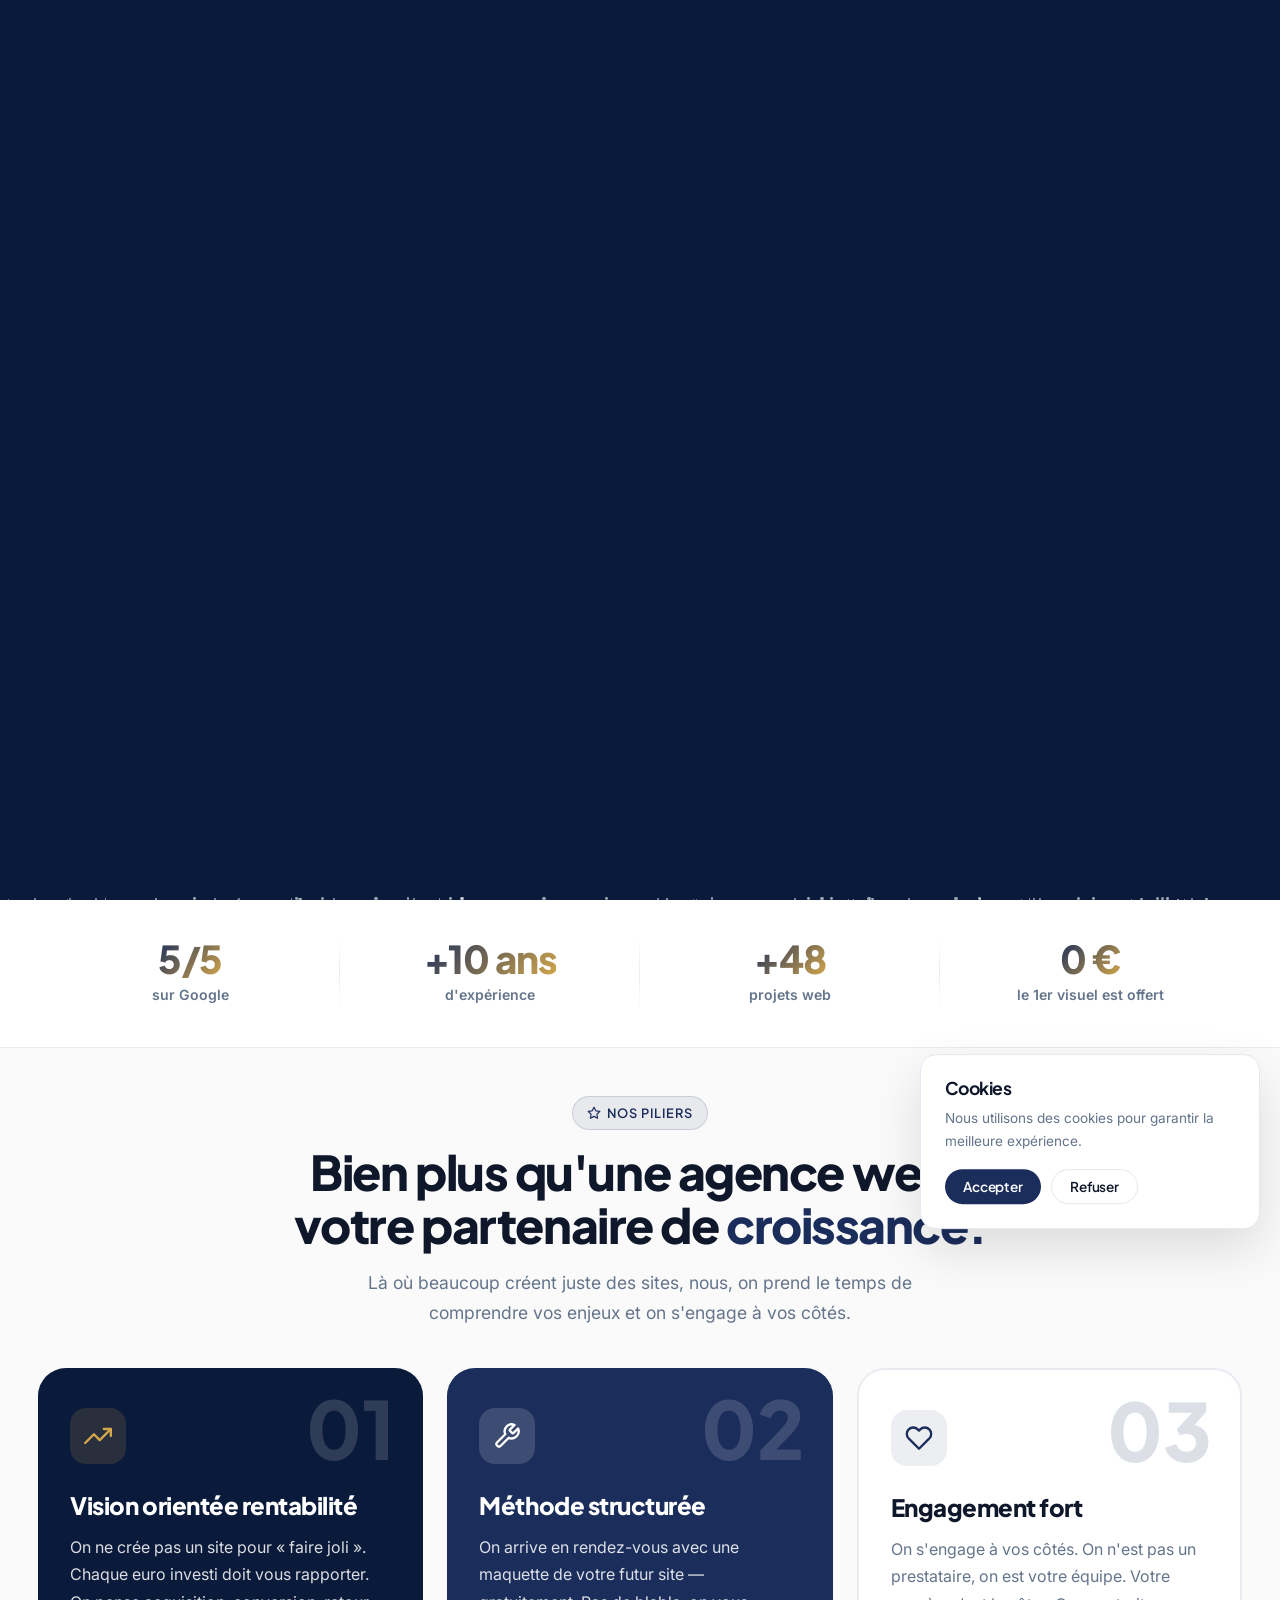
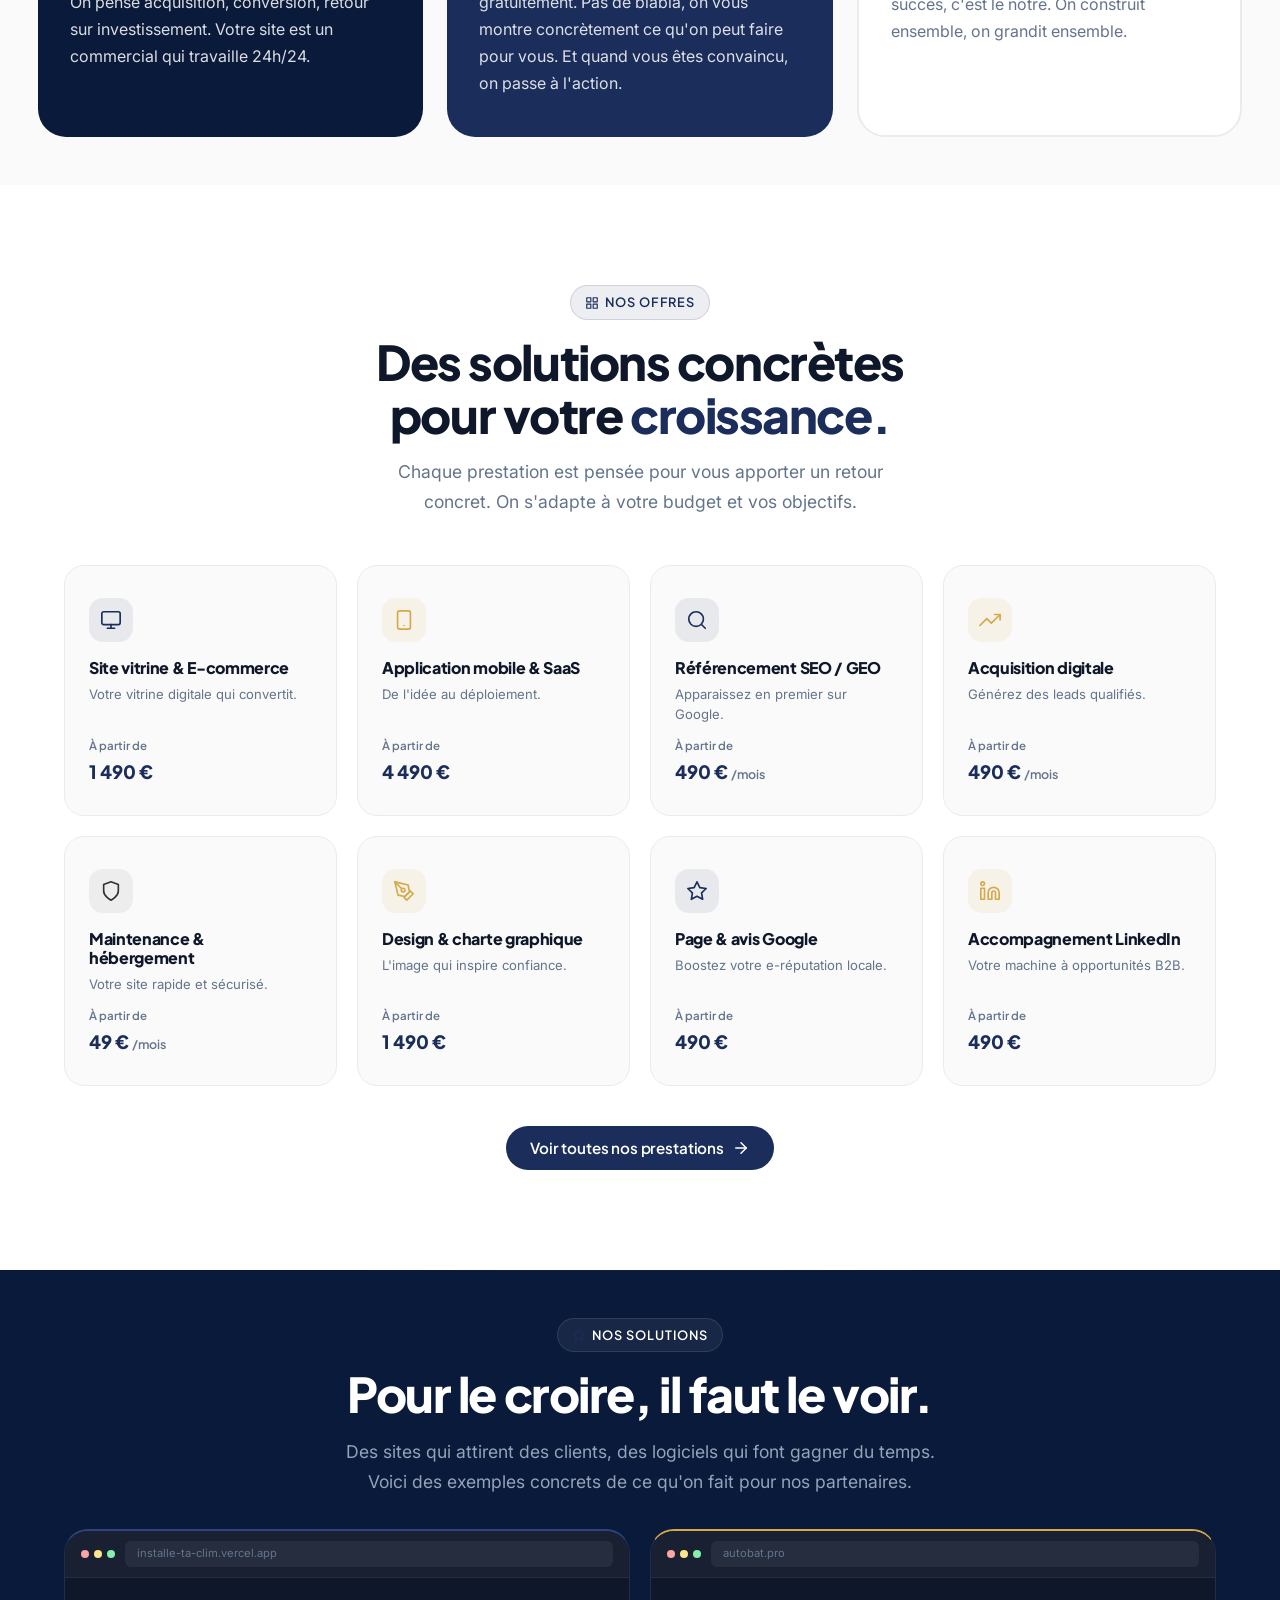
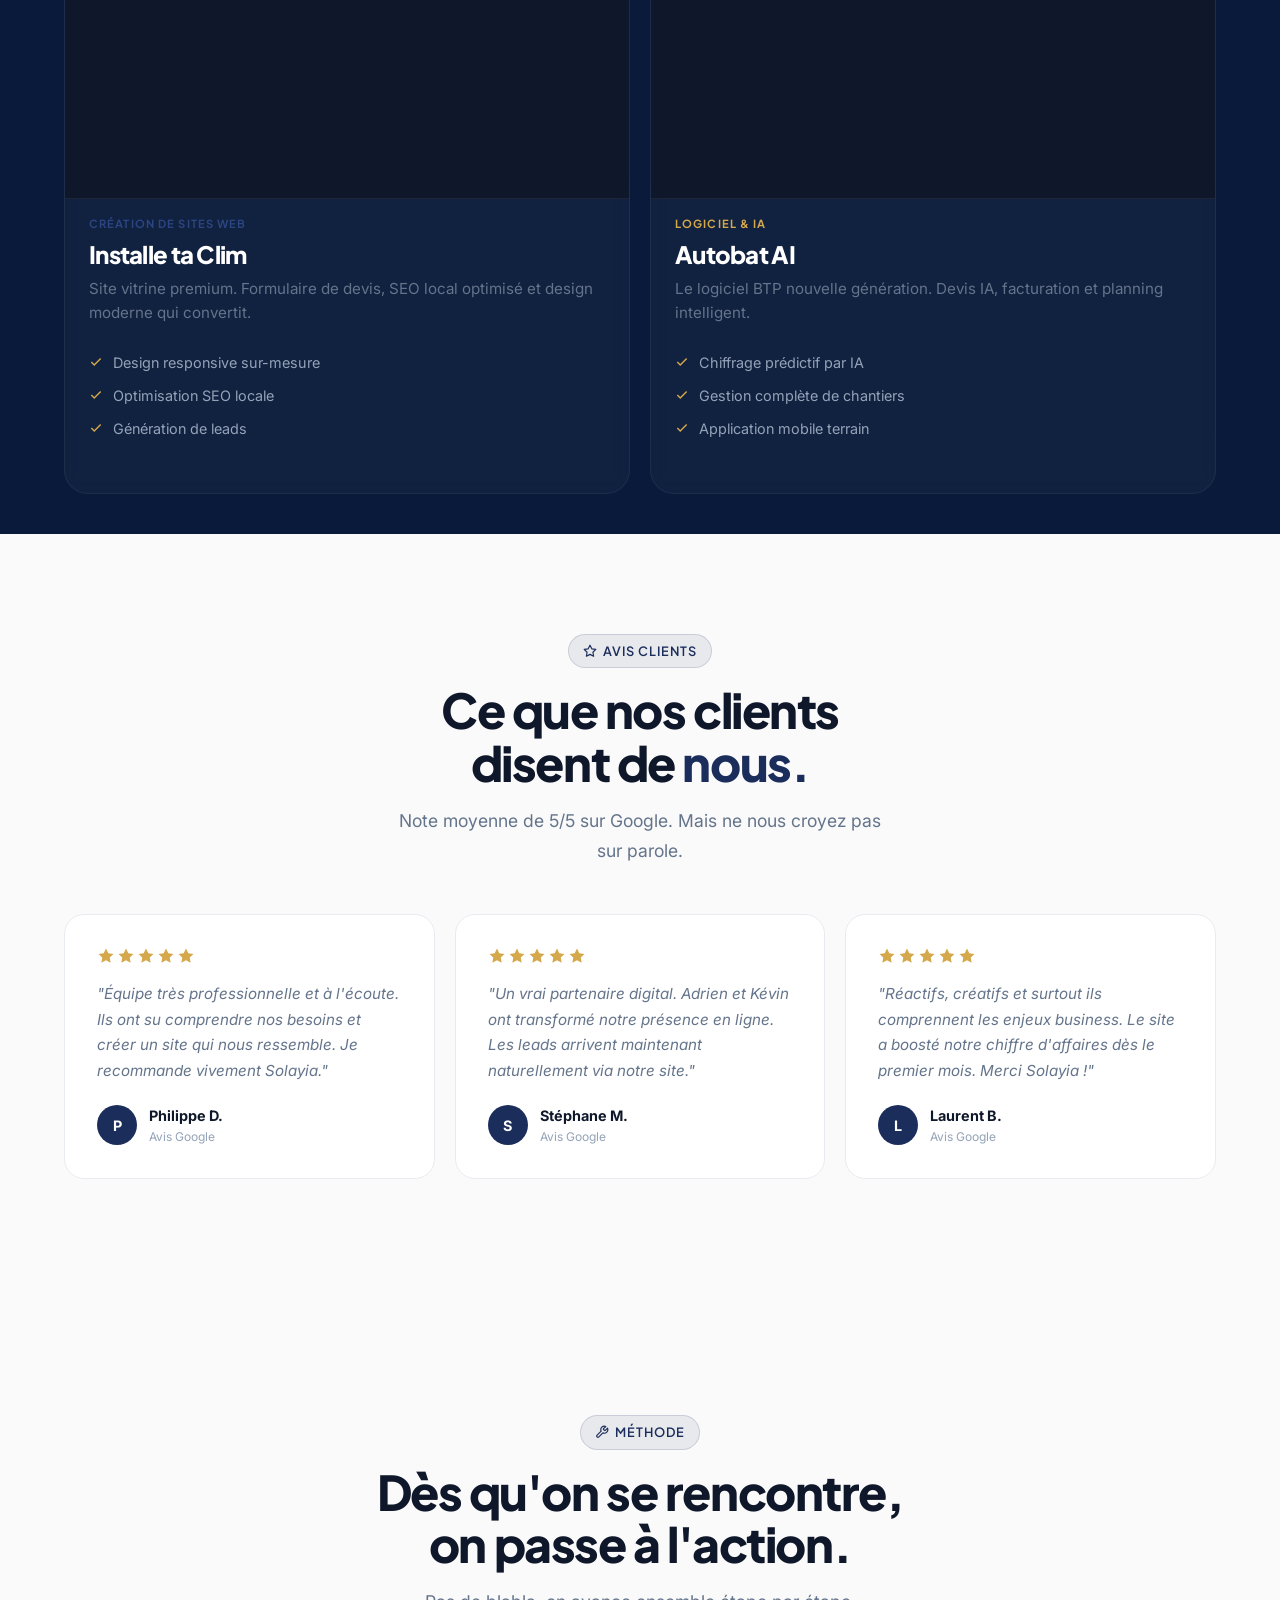
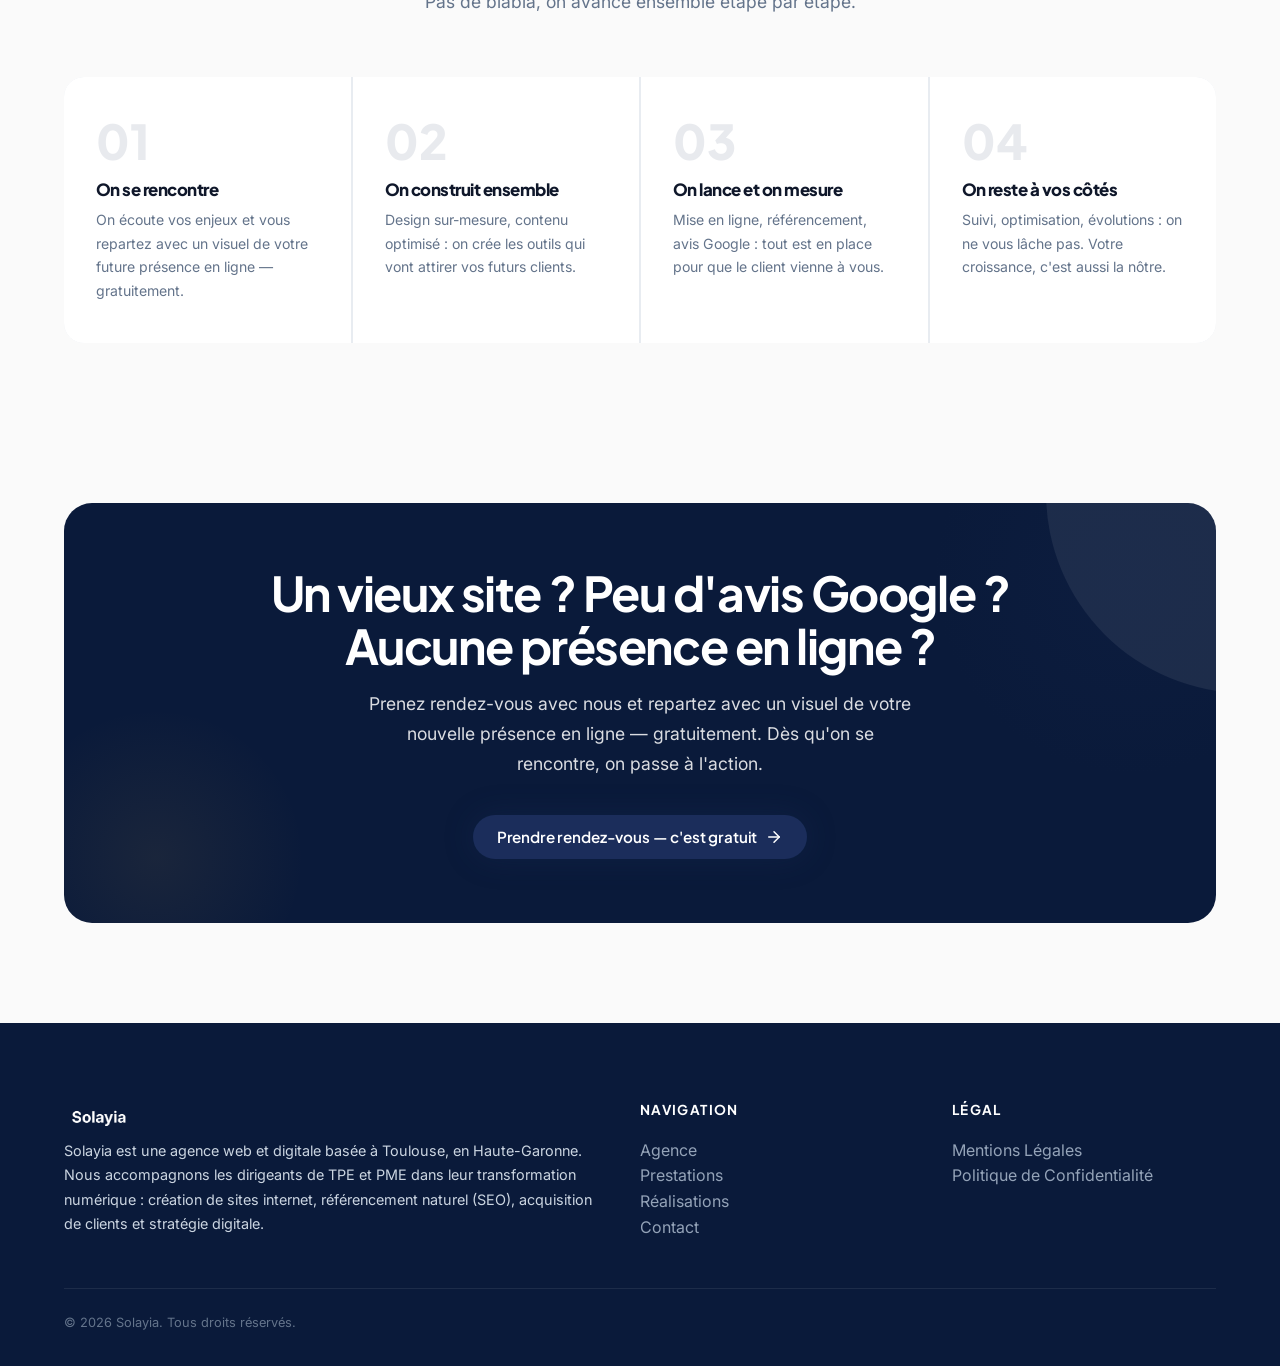
==== commit 936b9b2c: "Navbar bleu roi uniforme, visuels agence, bouton RDV compact, CTA prestations arrondi - Agence: supp" ====
--- a/index.html
+++ b/index.html
@@ -560,34 +560,7 @@
         @media (max-width: 480px) {
             .process-grid { grid-template-columns: 1fr; }
         }
-        /* ===== DARK NAVBAR ===== */
-        .navbar-dark {
-            background: rgba(11,15,26,0.7) !important;
-            border-color: rgba(255,255,255,0.06) !important;
-        }
-        .navbar-dark .logo .logo-dark { display: none; }
-        .navbar-dark .logo .logo-light { display: block; }
-        .navbar-dark .nav-links a { color: rgba(255,255,255,0.75); }
-        .navbar-dark .nav-links a:hover,
-        .navbar-dark .nav-links a.active { color: #FFF; }
-        .navbar-dark .nav-links a.btn { color: #FFF; }
-        .navbar-dark .burger div { background: #FFF; }
-        .navbar-dark .nav-links a:not(.btn)::after { background: #FFF; }
-
-        /* When scrolled to light section */
-        .navbar-light {
-            background: rgba(255,255,255,0.92) !important;
-            border-color: rgba(0,0,0,0.06) !important;
-            box-shadow: 0 4px 30px rgba(0,0,0,0.06);
-        }
-        .navbar-light .logo .logo-dark { display: block; }
-        .navbar-light .logo .logo-light { display: none; }
-        .navbar-light .nav-links a { color: var(--text-muted); }
-        .navbar-light .nav-links a:hover,
-        .navbar-light .nav-links a.active { color: var(--primary); }
-        .navbar-light .nav-links a.btn { color: #FFF; }
-        .navbar-light .burger div { background: var(--text-main); }
-        .navbar-light .nav-links a:not(.btn)::after { background: var(--primary); }
+        /* Navbar dark/light styles now in style.css */
 
         @media (prefers-reduced-motion: reduce) {
             .hero-aurora::before, .hero-aurora::after { animation: none; }
--- a/style.css
+++ b/style.css
@@ -592,6 +592,44 @@
         transform: none !important;
         transition: none !important;
     }
+}
+
+/* --- 14b. NAVBAR DARK/LIGHT TRANSITION --- */
+.navbar-dark {
+    background: rgba(10,26,58,0.75) !important;
+    border-color: rgba(255,255,255,0.06) !important;
+    backdrop-filter: blur(20px);
+    -webkit-backdrop-filter: blur(20px);
+}
+.navbar-dark .logo .logo-dark { display: none; }
+.navbar-dark .logo .logo-light { display: block; }
+.navbar-dark .nav-links a { color: rgba(255,255,255,0.75); }
+.navbar-dark .nav-links a:hover,
+.navbar-dark .nav-links a.active { color: #FFF; }
+.navbar-dark .nav-links a.btn { color: #FFF; }
+.navbar-dark .burger div { background: #FFF; }
+.navbar-dark .nav-links a:not(.btn)::after { background: #FFF; }
+
+.navbar-light {
+    background: rgba(255,255,255,0.92) !important;
+    border-color: rgba(0,0,0,0.06) !important;
+    box-shadow: 0 4px 30px rgba(0,0,0,0.06);
+}
+.navbar-light .logo .logo-dark { display: block; }
+.navbar-light .logo .logo-light { display: none; }
+.navbar-light .nav-links a { color: var(--text-muted); }
+.navbar-light .nav-links a:hover,
+.navbar-light .nav-links a.active { color: var(--primary); }
+.navbar-light .nav-links a.btn { color: #FFF; }
+.navbar-light .burger div { background: var(--text-main); }
+.navbar-light .nav-links a:not(.btn)::after { background: var(--primary); }
+
+/* --- 14c. BOUTON RDV COMPACT --- */
+.nav-links .btn-accent {
+    padding: 4px 16px;
+}
+.nav-links .btn-accent span {
+    padding: 0 !important;
 }
 
 /* --- 15. BURGER MOBILE --- */
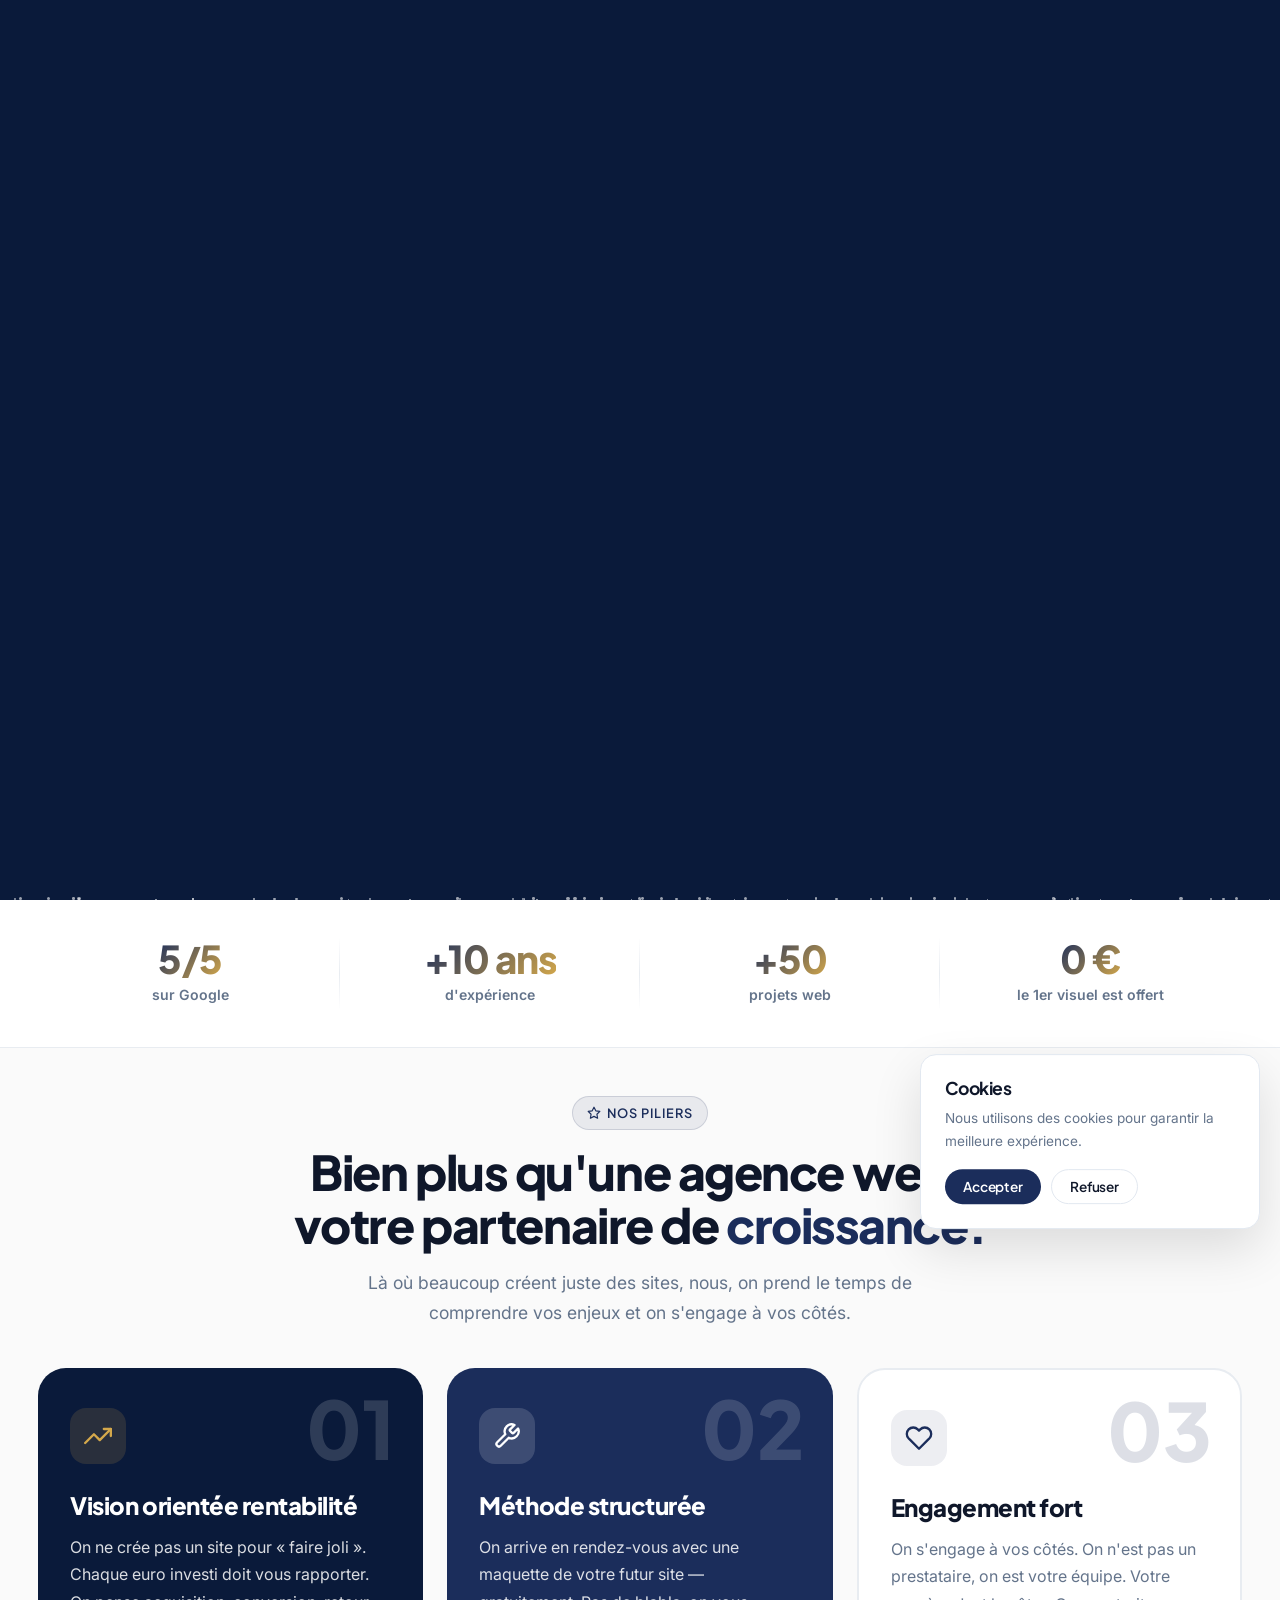
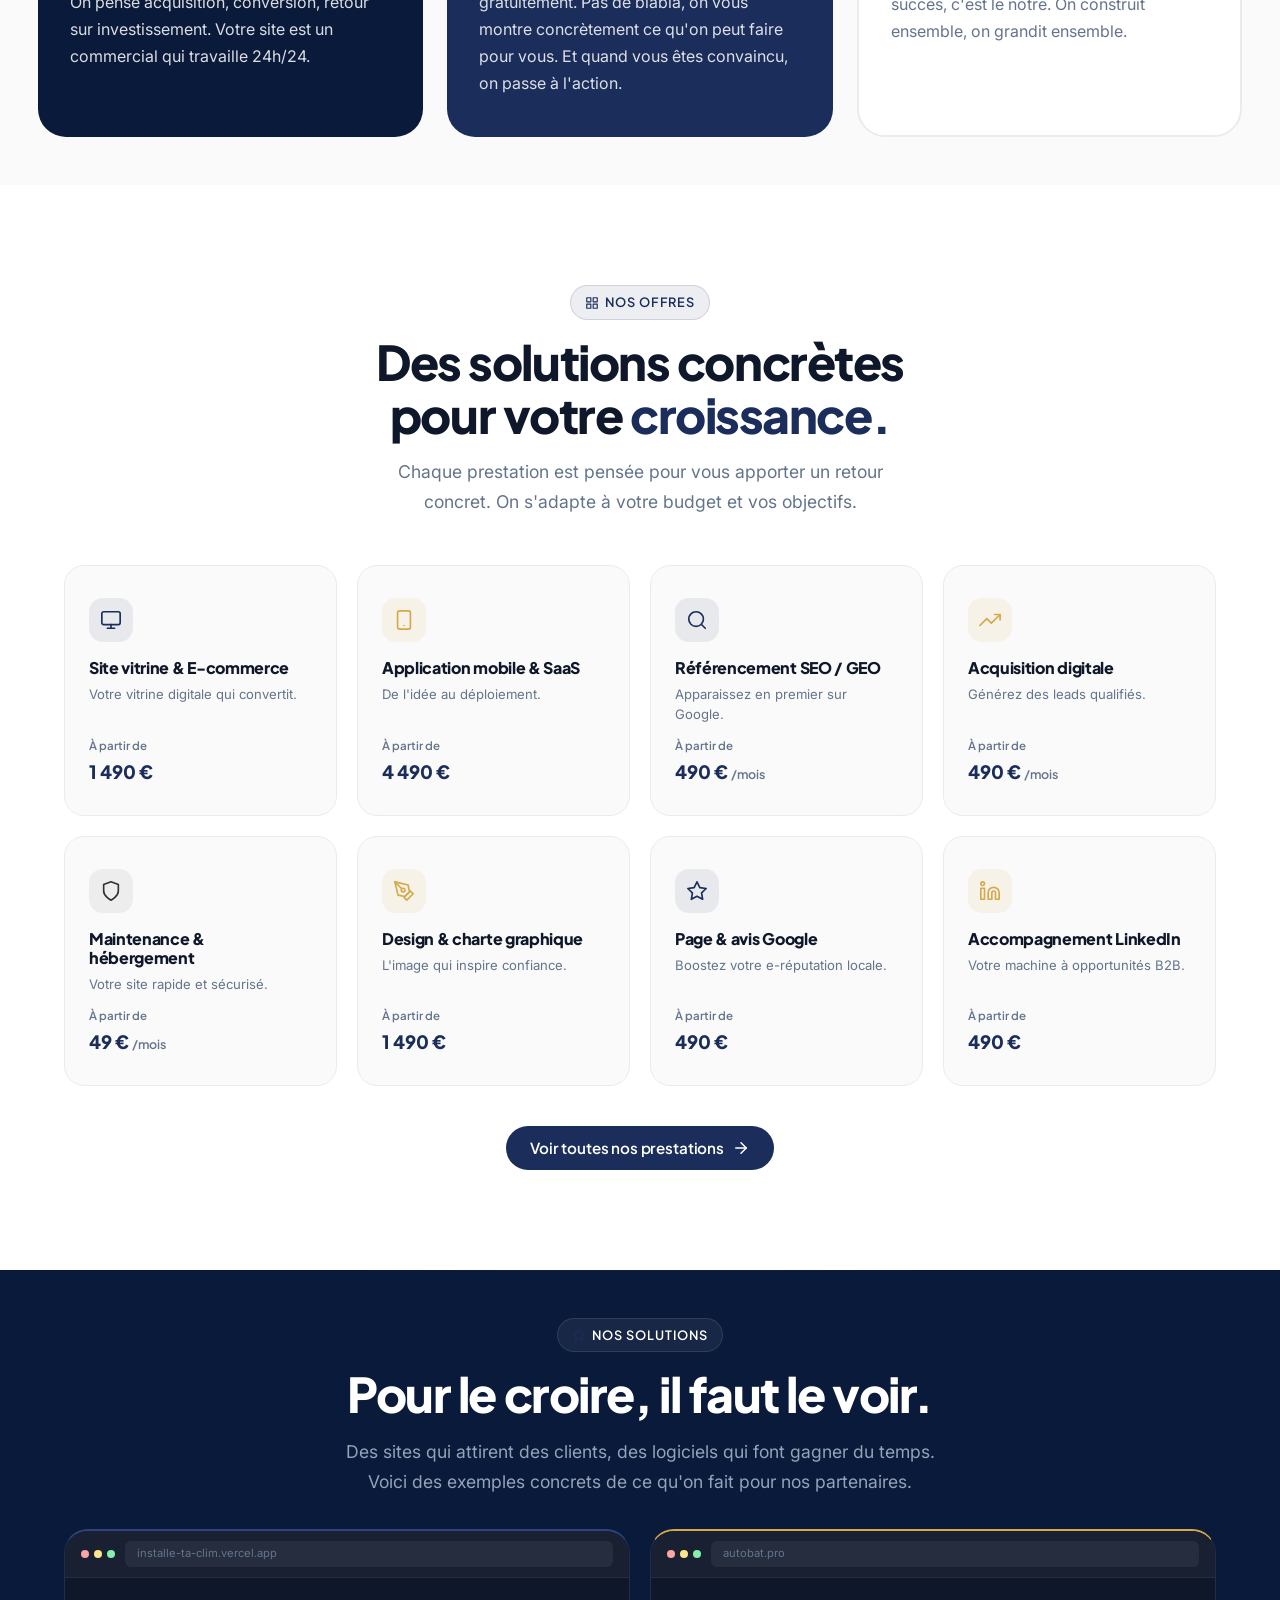
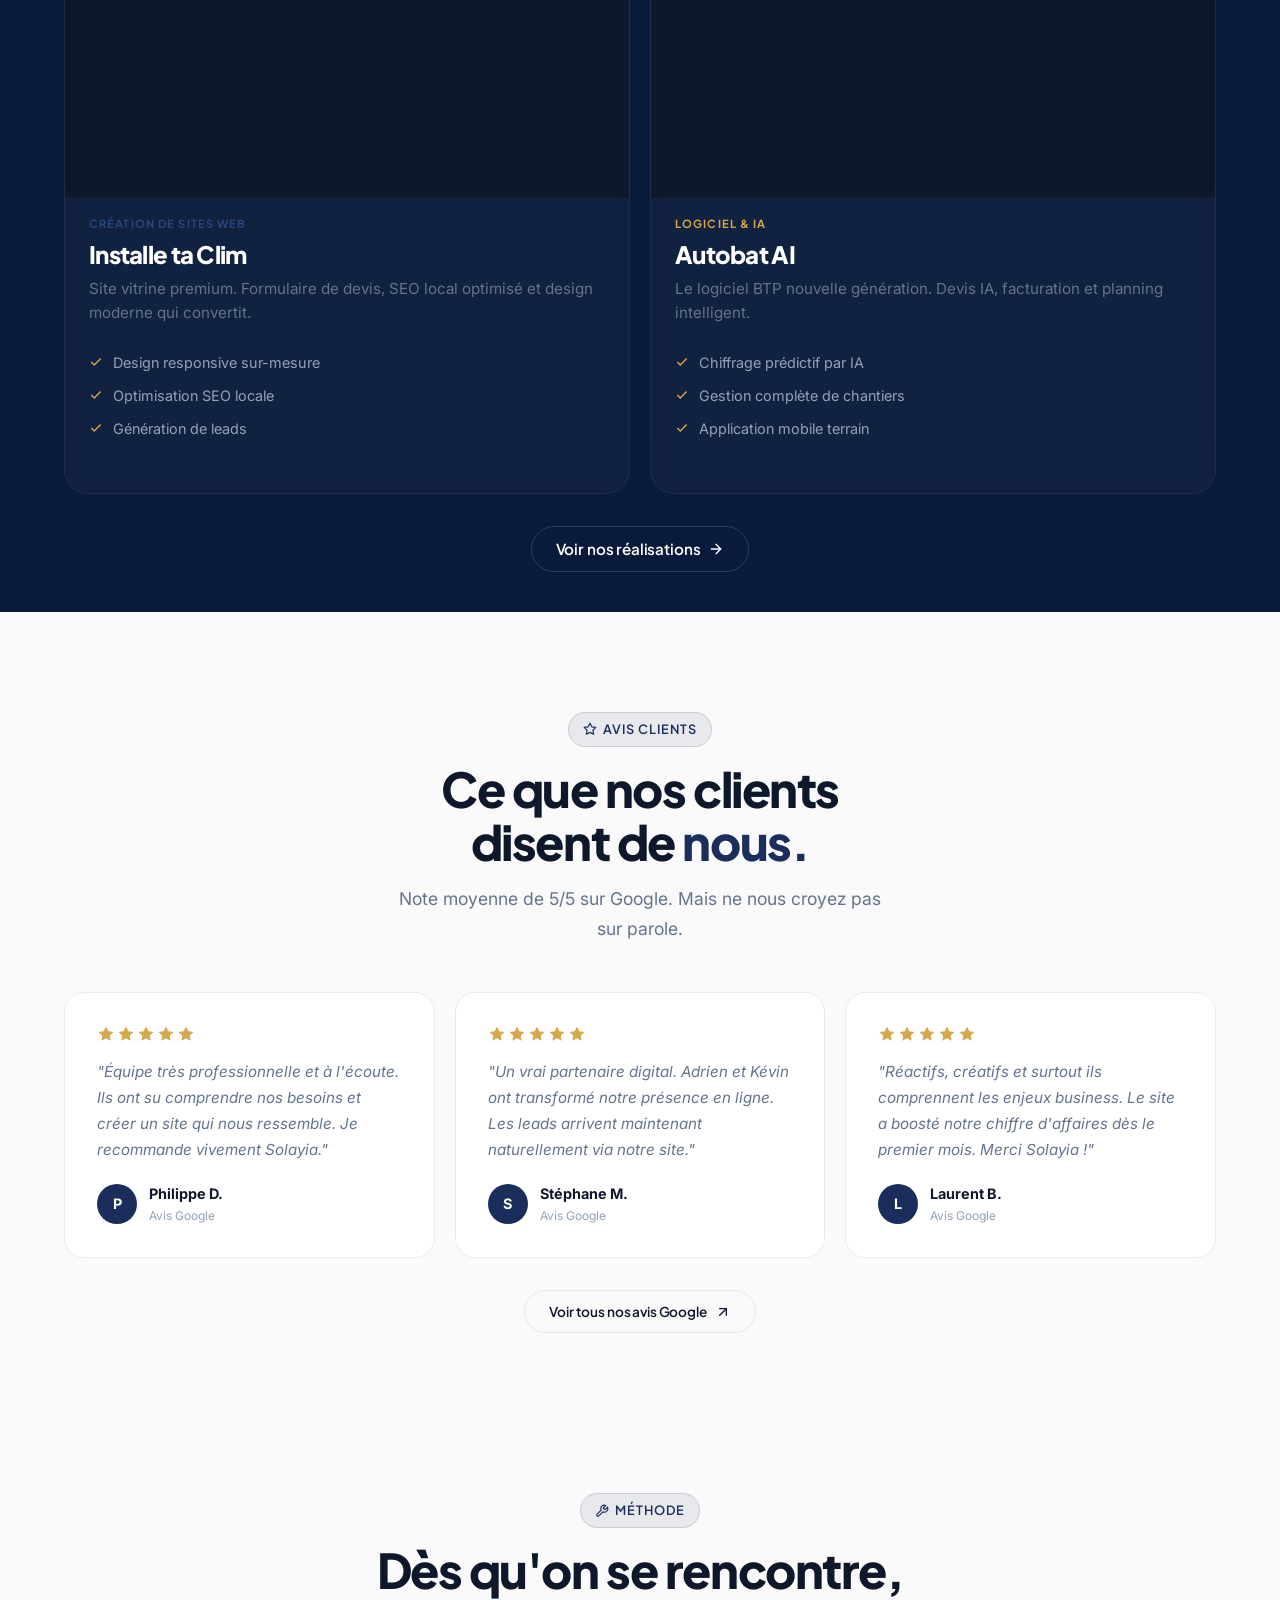
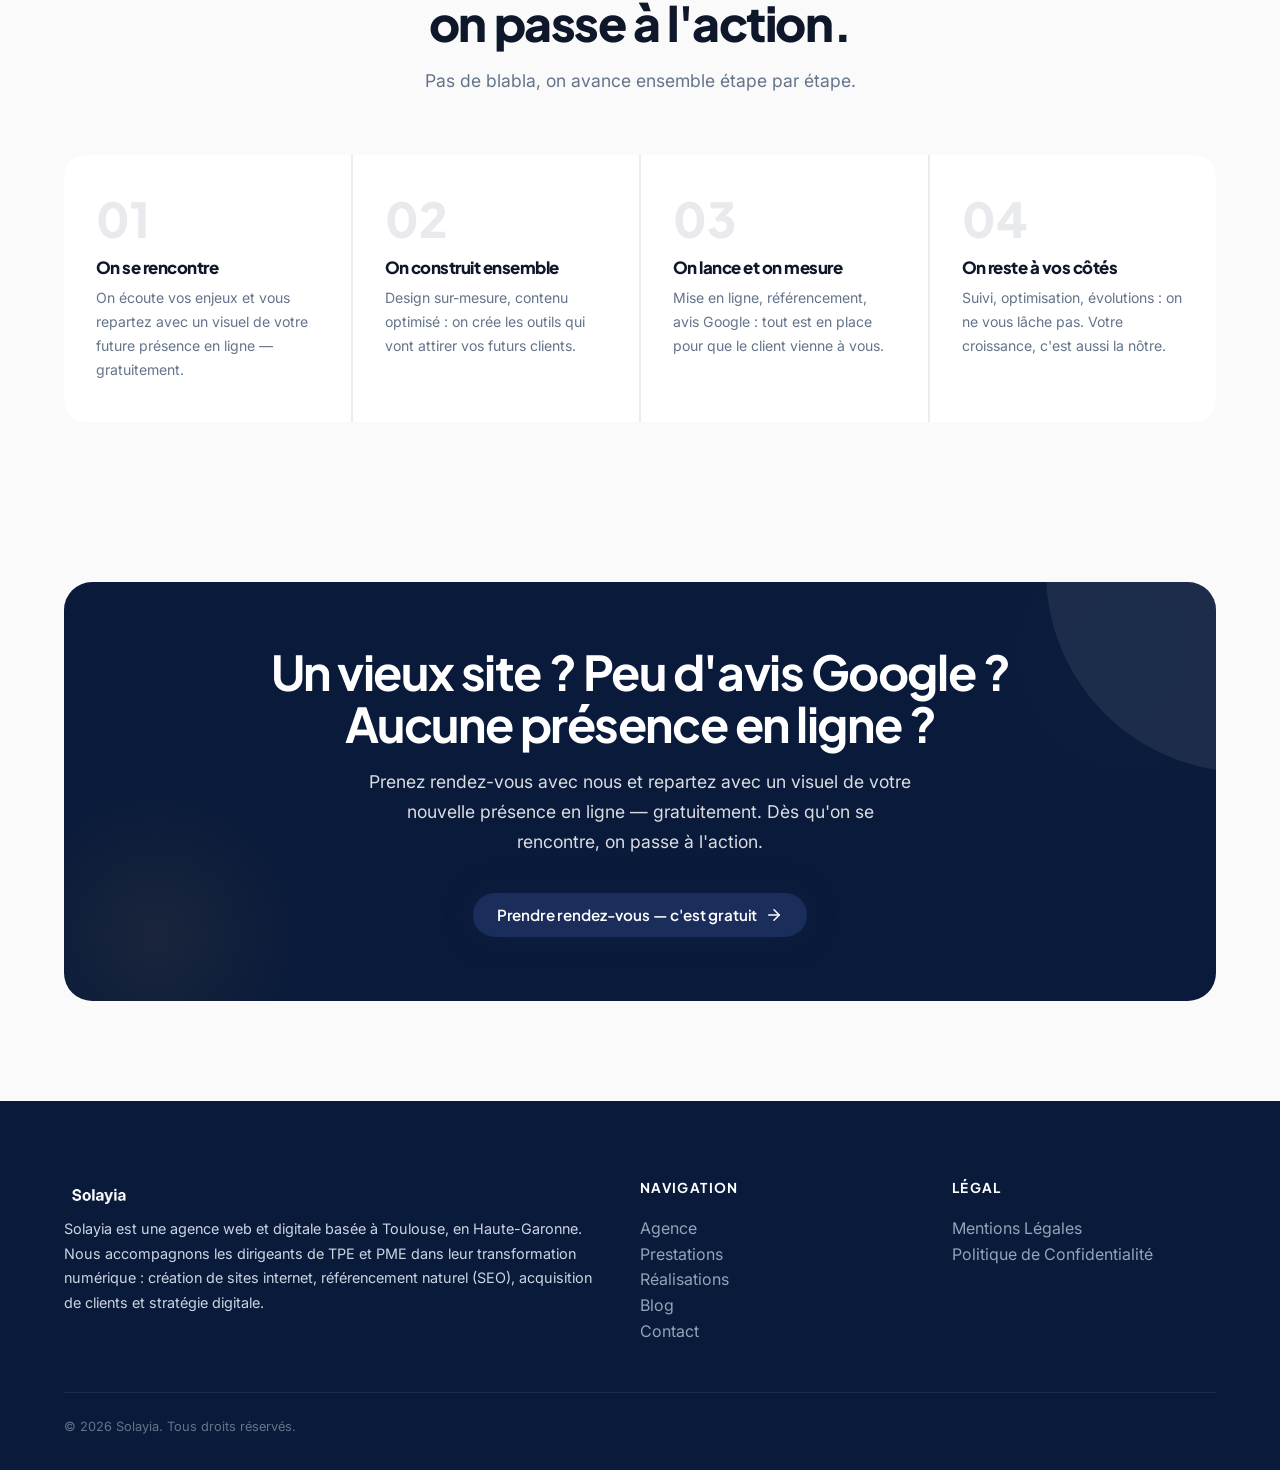
==== commit d38a8973: "Page blog, bouton réalisations, SEO optimisé, lien blog partout - Nouvelle page blog avec premier ar" ====
--- a/index.html
+++ b/index.html
@@ -53,6 +53,7 @@
     <link rel="preconnect" href="https://fonts.googleapis.com">
     <link rel="preconnect" href="https://fonts.gstatic.com" crossorigin>
     <link href="https://fonts.googleapis.com/css2?family=Plus+Jakarta+Sans:wght@400;500;600;700;800&family=Inter:wght@400;500;600;700&display=swap" rel="stylesheet">
+    <link rel="alternate" hreflang="fr" href="https://solayia.github.io/solayia/">
     <link rel="stylesheet" href="style.css">
     <style>
         /* ===== SNOW PARTICLES (global, persists on hero) ===== */
@@ -649,6 +650,7 @@
             <li><a href="agence.html">Agence</a></li>
             <li><a href="prestations.html">Prestations</a></li>
             <li><a href="realisations.html">Réalisations</a></li>
+            <li><a href="blog.html">Blog</a></li>
             <li><a href="https://calendar.app.google/M3RFtpdJPuUSrRJf7" target="_blank" rel="noopener noreferrer" class="btn btn-accent"><svg viewBox="0 0 24 24" fill="none" stroke="currentColor" stroke-width="2.5" stroke-linecap="round" stroke-linejoin="round" style="width:16px;height:16px;"><polyline points="20 12 20 22 4 22 4 12"></polyline><rect x="2" y="7" width="20" height="5"></rect><line x1="12" y1="22" x2="12" y2="7"></line><path d="M12 7H7.5a2.5 2.5 0 0 1 0-5C11 2 12 7 12 7z"></path><path d="M12 7h4.5a2.5 2.5 0 0 0 0-5C13 2 12 7 12 7z"></path></svg> <span style="display:flex;flex-direction:column;line-height:1.15;padding:2px 0;"><strong style="font-size:0.88rem;">Prendre RDV</strong><span style="font-size:0.73rem;opacity:0.85;font-weight:600;">1er visuel offert</span></span></a></li>
         </ul>
     </nav>
@@ -1067,6 +1069,12 @@
                         </div>
                     </div>
                 </div>
+                <div style="text-align: center; margin-top: 32px;" class="reveal">
+                    <a href="realisations.html" class="btn btn-outline" style="border-color: rgba(255,255,255,0.15); color: #FFF;">
+                        Voir nos réalisations
+                        <svg viewBox="0 0 24 24" fill="none" stroke="currentColor" stroke-width="2.5" stroke-linecap="round" stroke-linejoin="round" style="width:16px;height:16px;"><line x1="5" y1="12" x2="19" y2="12"></line><polyline points="12 5 19 12 12 19"></polyline></svg>
+                    </a>
+                </div>
             </div>
         </section>
 
@@ -1222,6 +1230,7 @@
                         <li><a href="agence.html">Agence</a></li>
                         <li><a href="prestations.html">Prestations</a></li>
                         <li><a href="realisations.html">Réalisations</a></li>
+                        <li><a href="blog.html">Blog</a></li>
                         <li><a href="contact.html">Contact</a></li>
                     </ul>
                 </div>
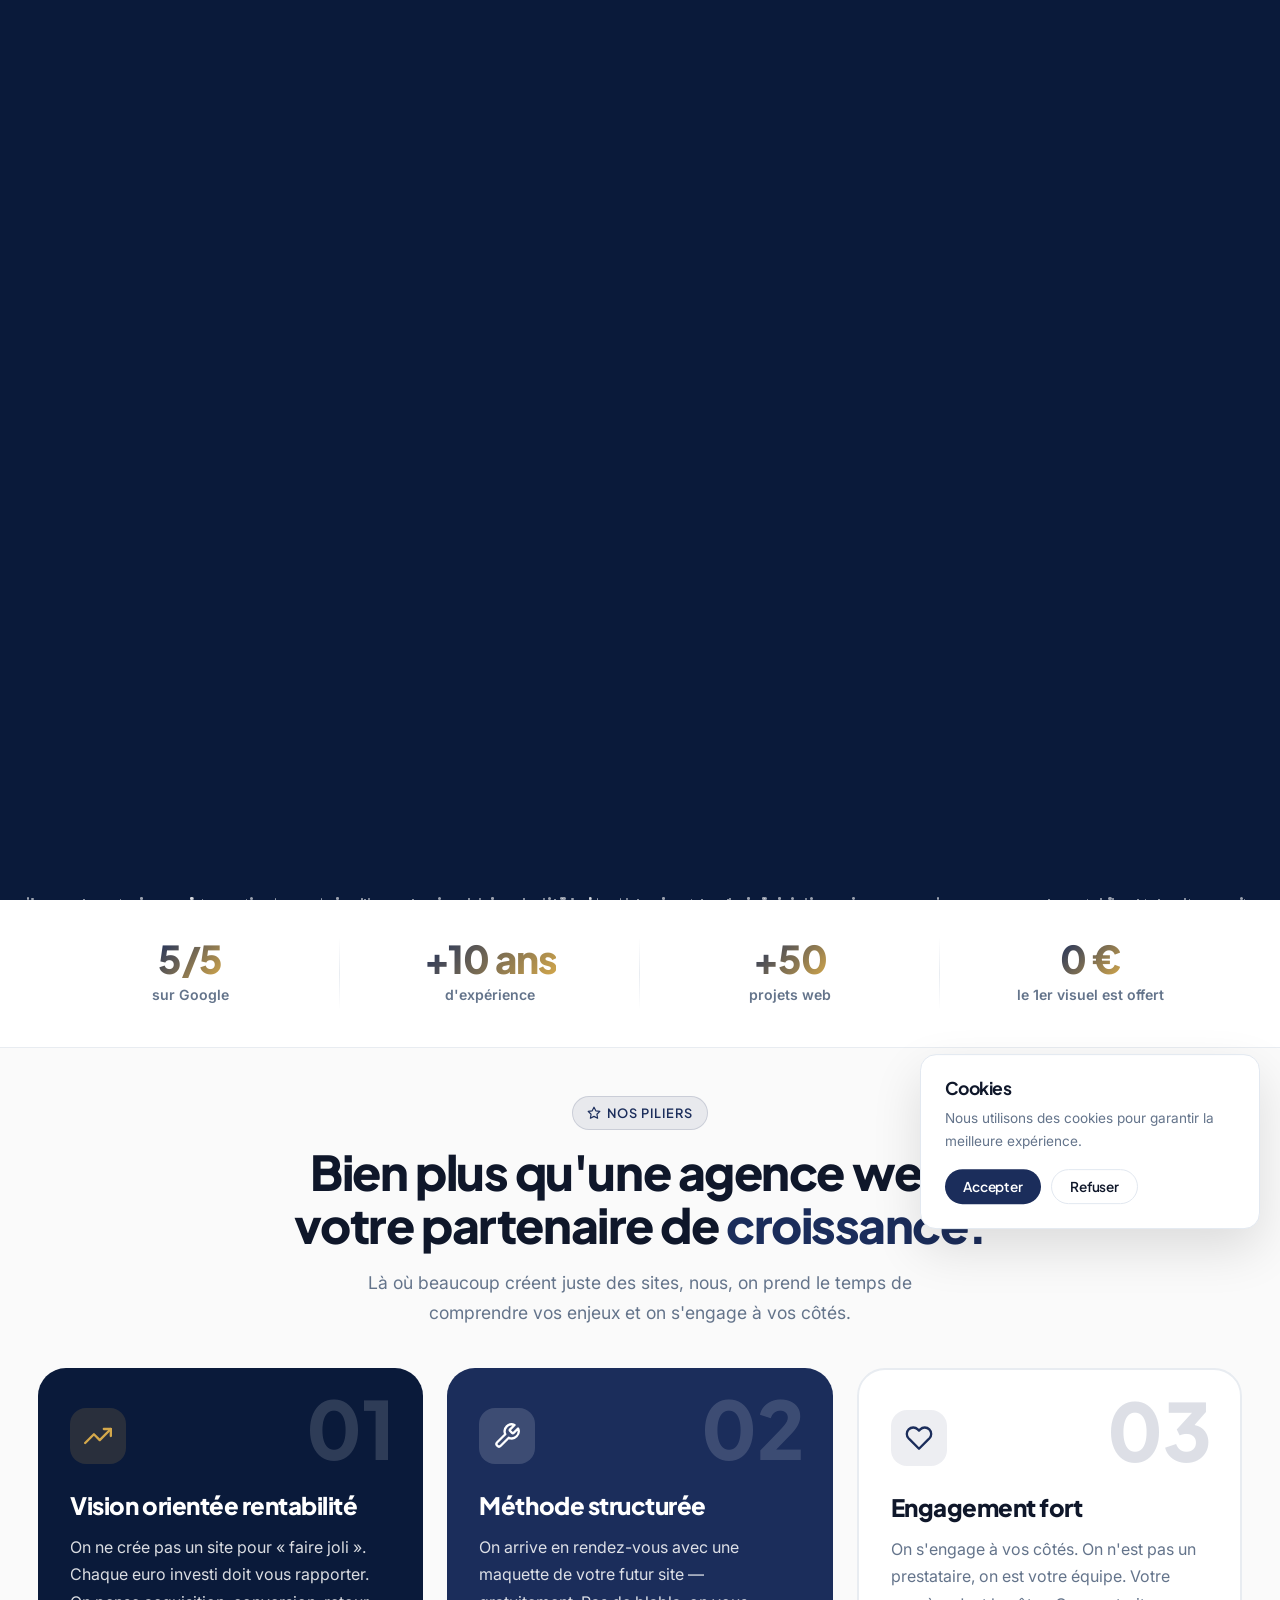
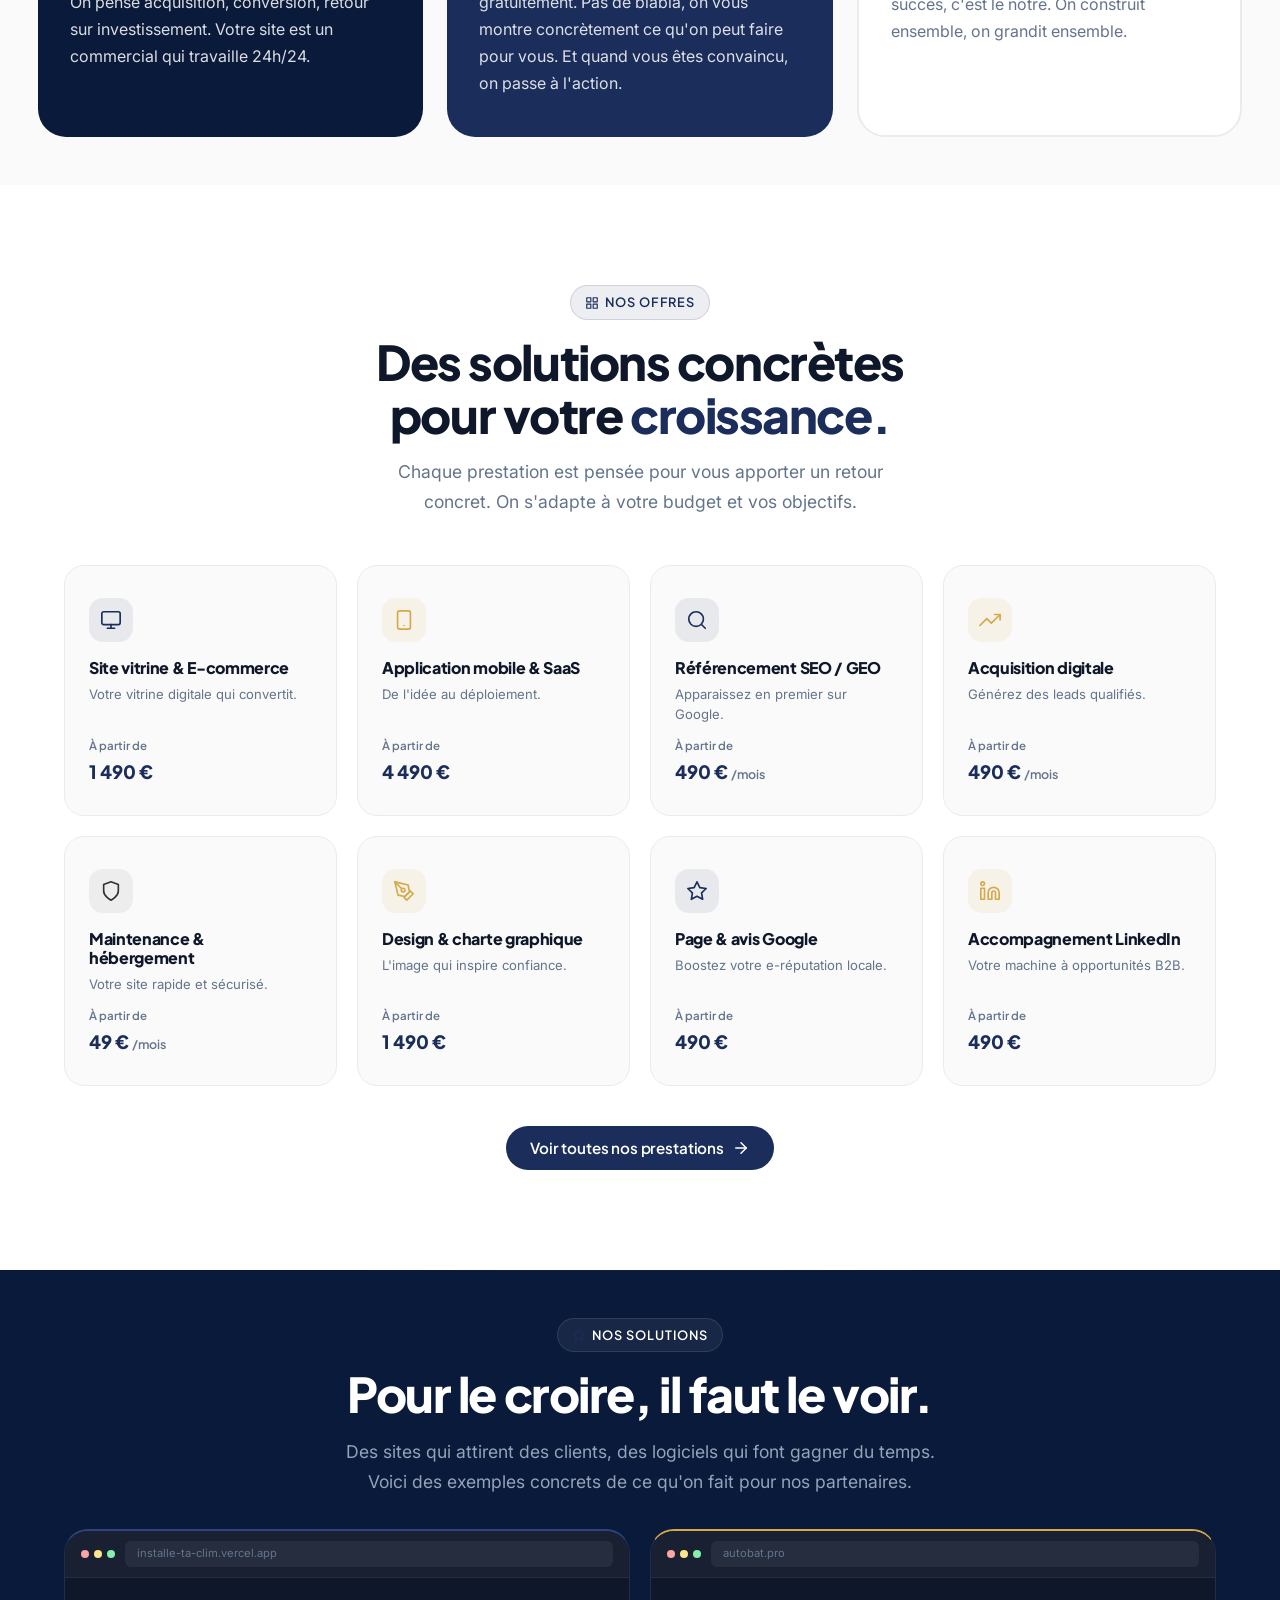
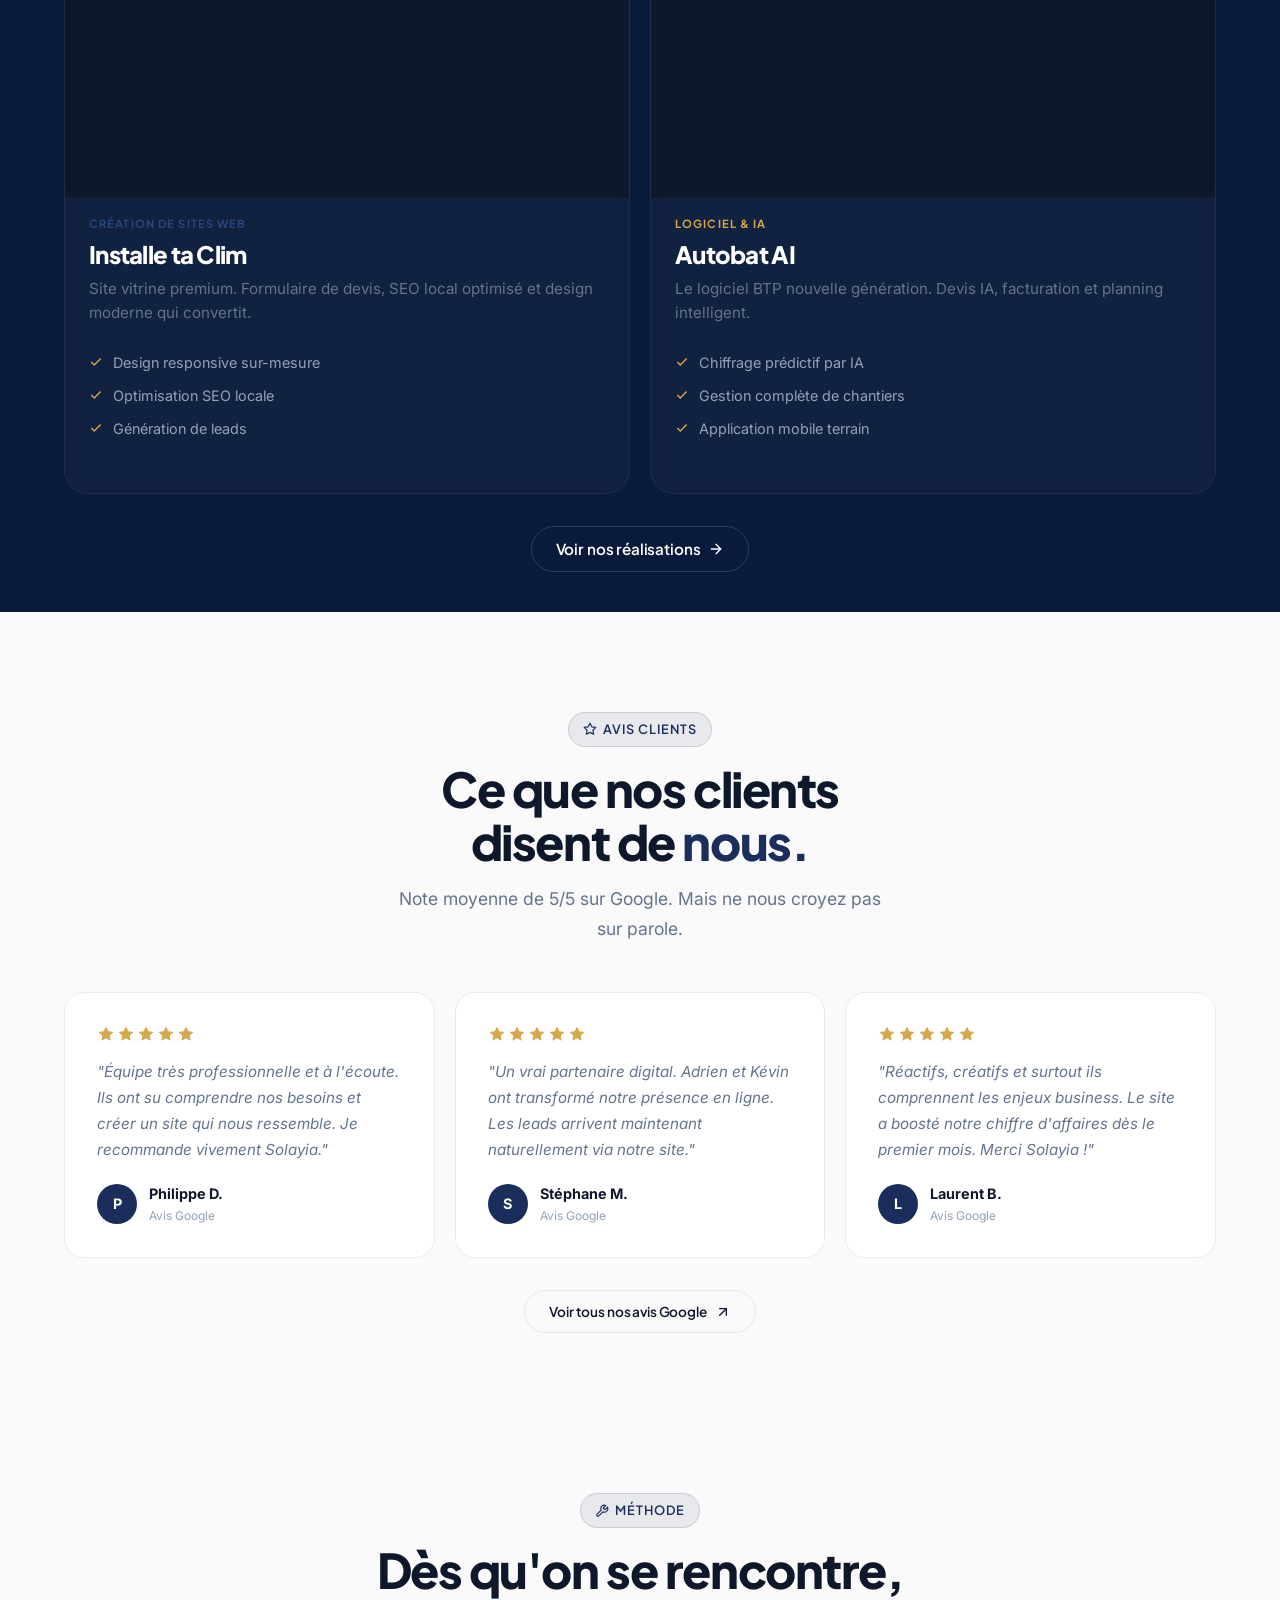
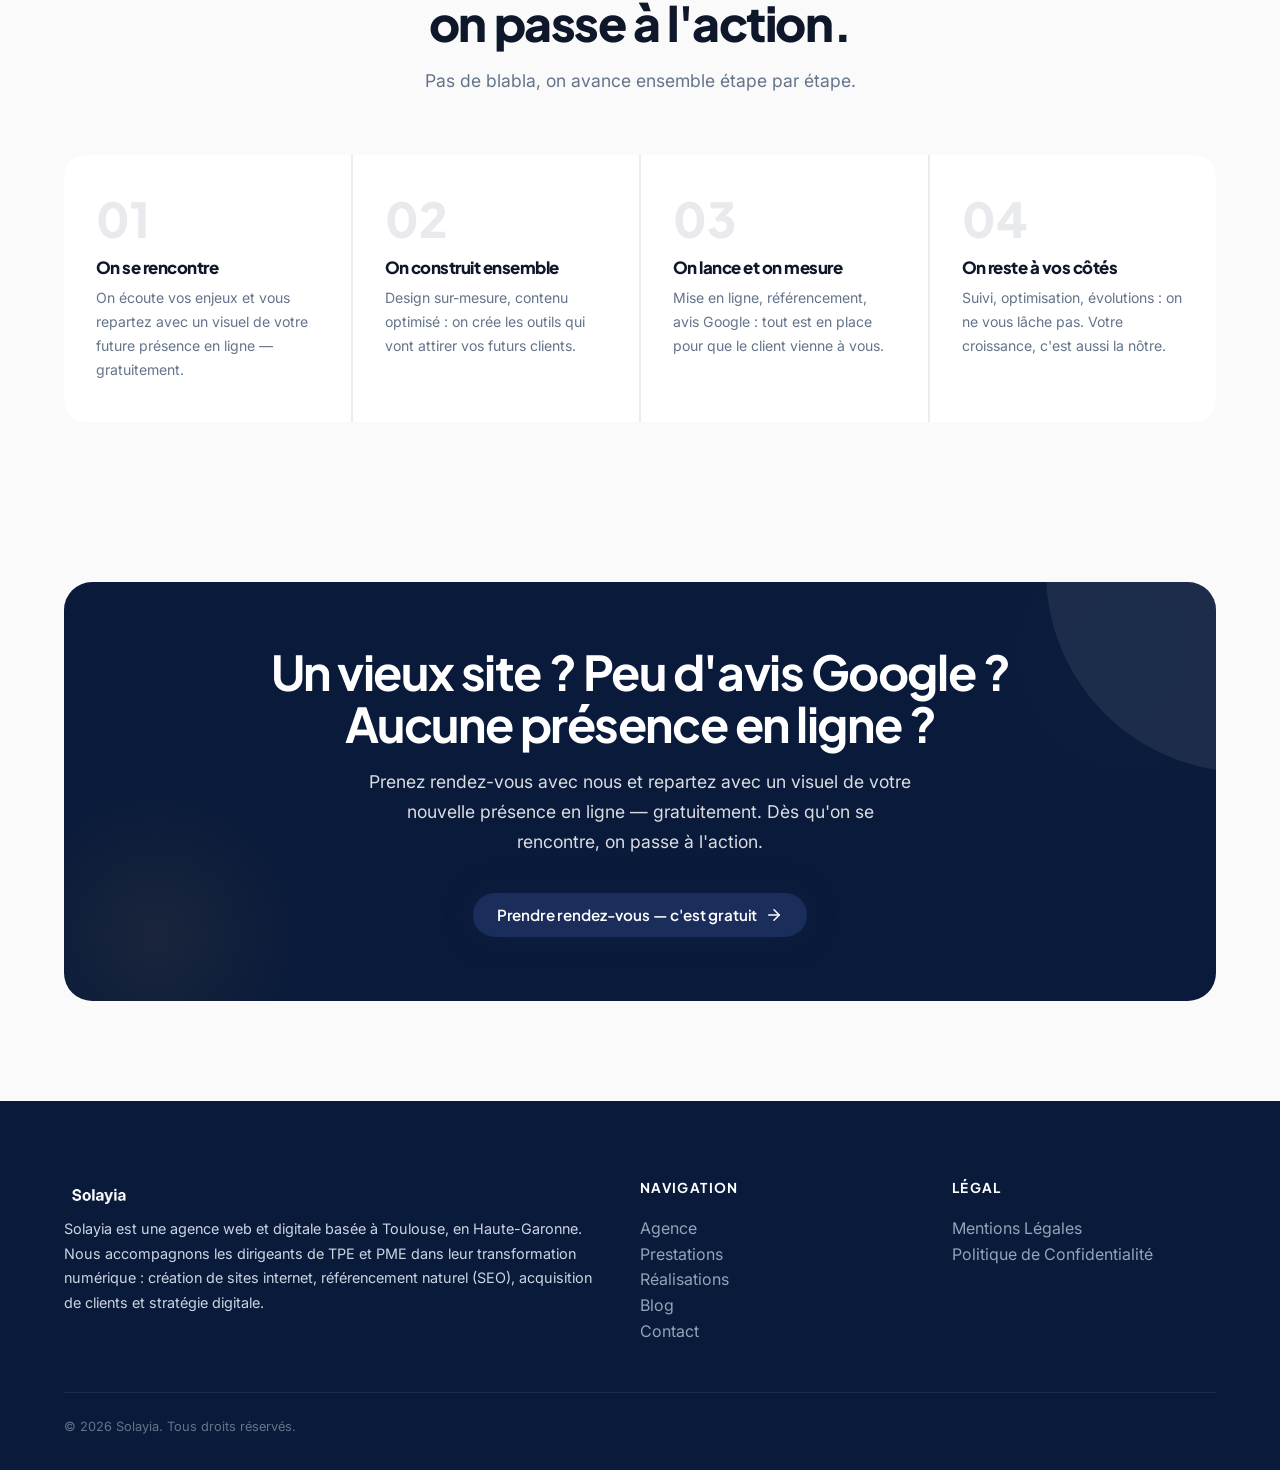
==== commit a3755077: "Remplace l'image Open Graph par le nouveau logo 3D Solayia - Ajoute assets/og-solayia.png (logo S 3D" ====
--- a/index.html
+++ b/index.html
@@ -14,14 +14,14 @@
     <meta property="og:title" content="Solayia | Votre partenaire digital — Le client vient à toi">
     <meta property="og:description" content="On attire vos prospects, on les séduit et on les transforme en clients. Dirigeants TPE/PME, concentrez-vous sur votre métier.">
     <meta property="og:url" content="https://solayia.github.io/solayia/">
-    <meta property="og:image" content="https://solayia.github.io/solayia/assets/logo-solayia-4.png">
+    <meta property="og:image" content="https://solayia.github.io/solayia/assets/og-solayia.png">
     <meta property="og:site_name" content="Solayia">
     <meta property="og:locale" content="fr_FR">
     <!-- Twitter Card -->
     <meta name="twitter:card" content="summary_large_image">
     <meta name="twitter:title" content="Solayia | Votre partenaire digital">
     <meta name="twitter:description" content="On attire vos prospects et on les transforme en clients. Le client vient à toi.">
-    <meta name="twitter:image" content="https://solayia.github.io/solayia/assets/logo-solayia-4.png">
+    <meta name="twitter:image" content="https://solayia.github.io/solayia/assets/og-solayia.png">
     <!-- Structured Data -->
     <script type="application/ld+json">
     {
--- a/style.css
+++ b/style.css
@@ -711,8 +711,14 @@
         gap: 24px;
     }
     .nav-links.nav-active { transform: translateX(0); }
-    .nav-links a { font-size: 1.3rem; }
+    /* Force dark text in mobile menu even on dark navbar pages */
+    .nav-links a { font-size: 1.3rem; color: var(--text-main) !important; }
+    .nav-links a.btn { color: #FFF !important; }
     .nav-links a::after { display: none; }
+    /* Burger stays white on dark, but toggle X uses dark on open menu */
+    .navbar-dark .toggle .line1,
+    .navbar-dark .toggle .line2,
+    .navbar-dark .toggle .line3 { background: var(--text-main); }
 
     h1 { font-size: 2.5rem; }
     .cta-block { padding: 48px 24px; border-radius: 16px; }
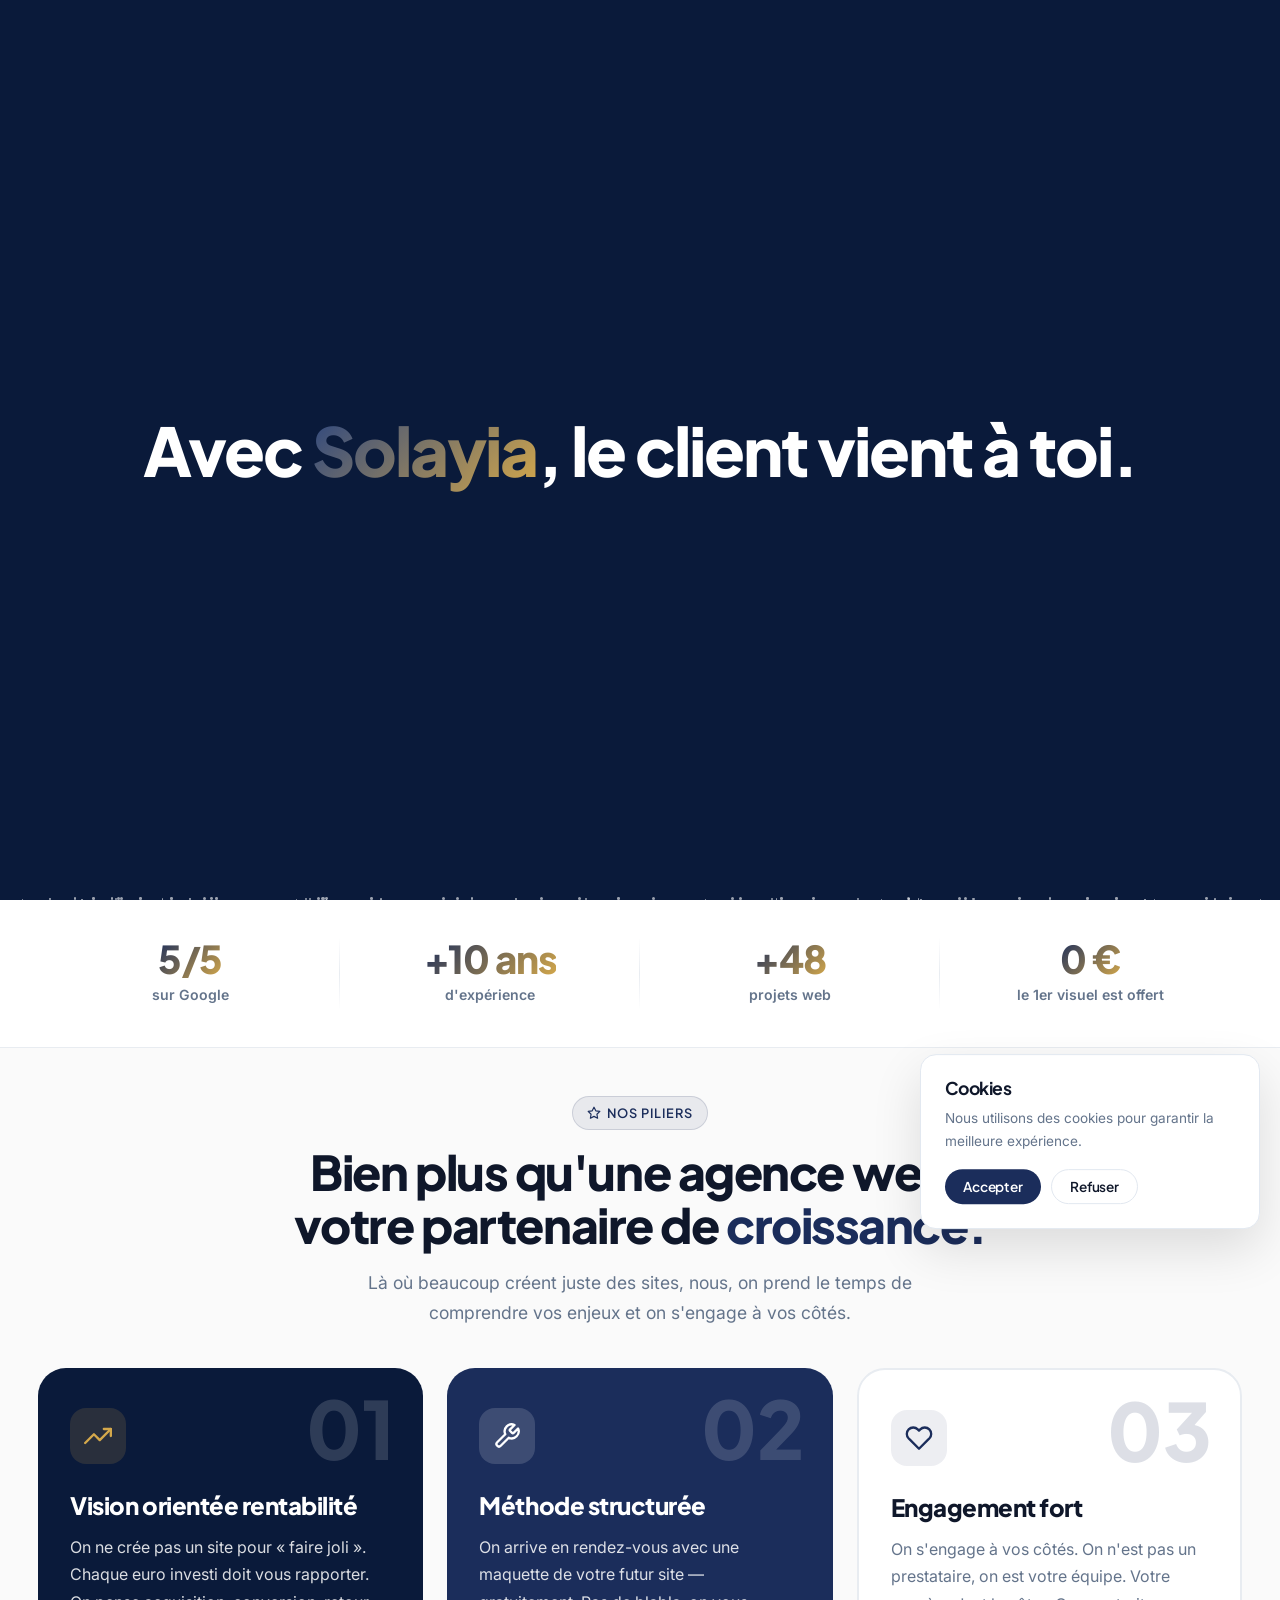
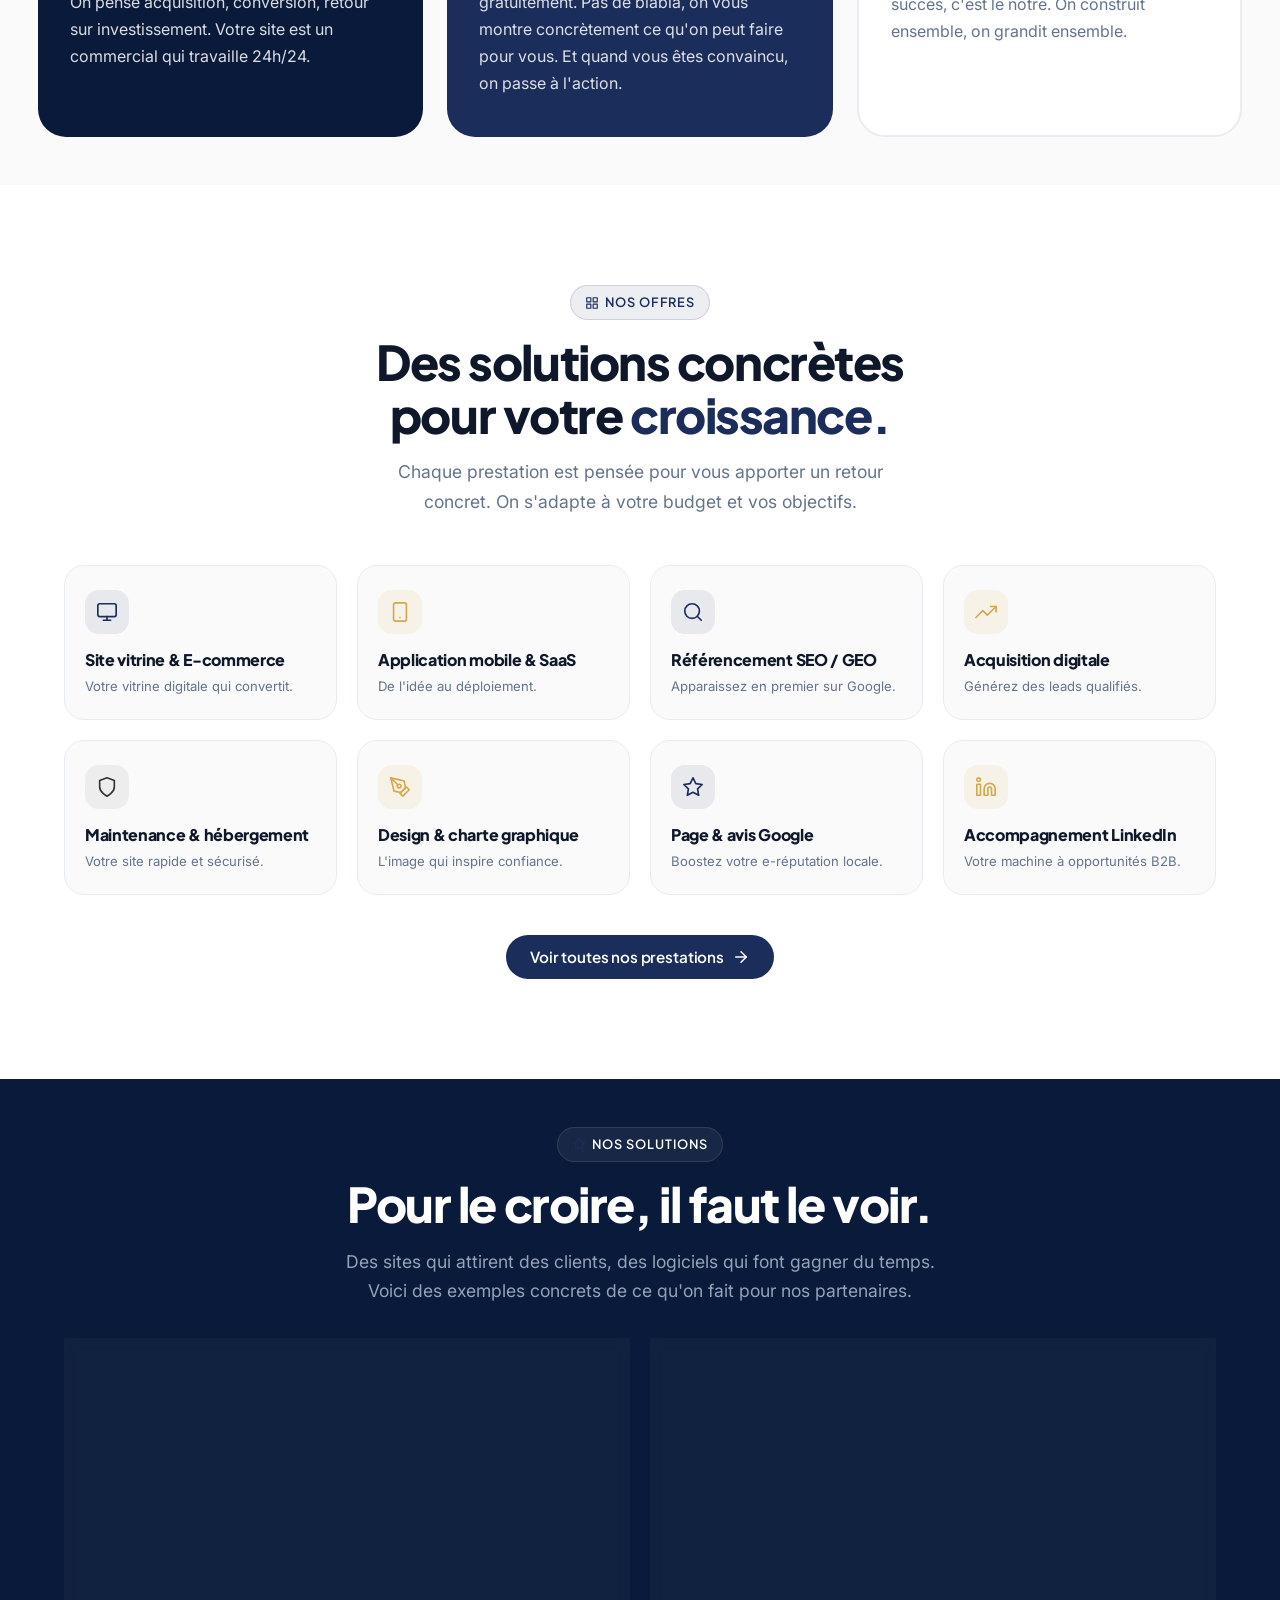
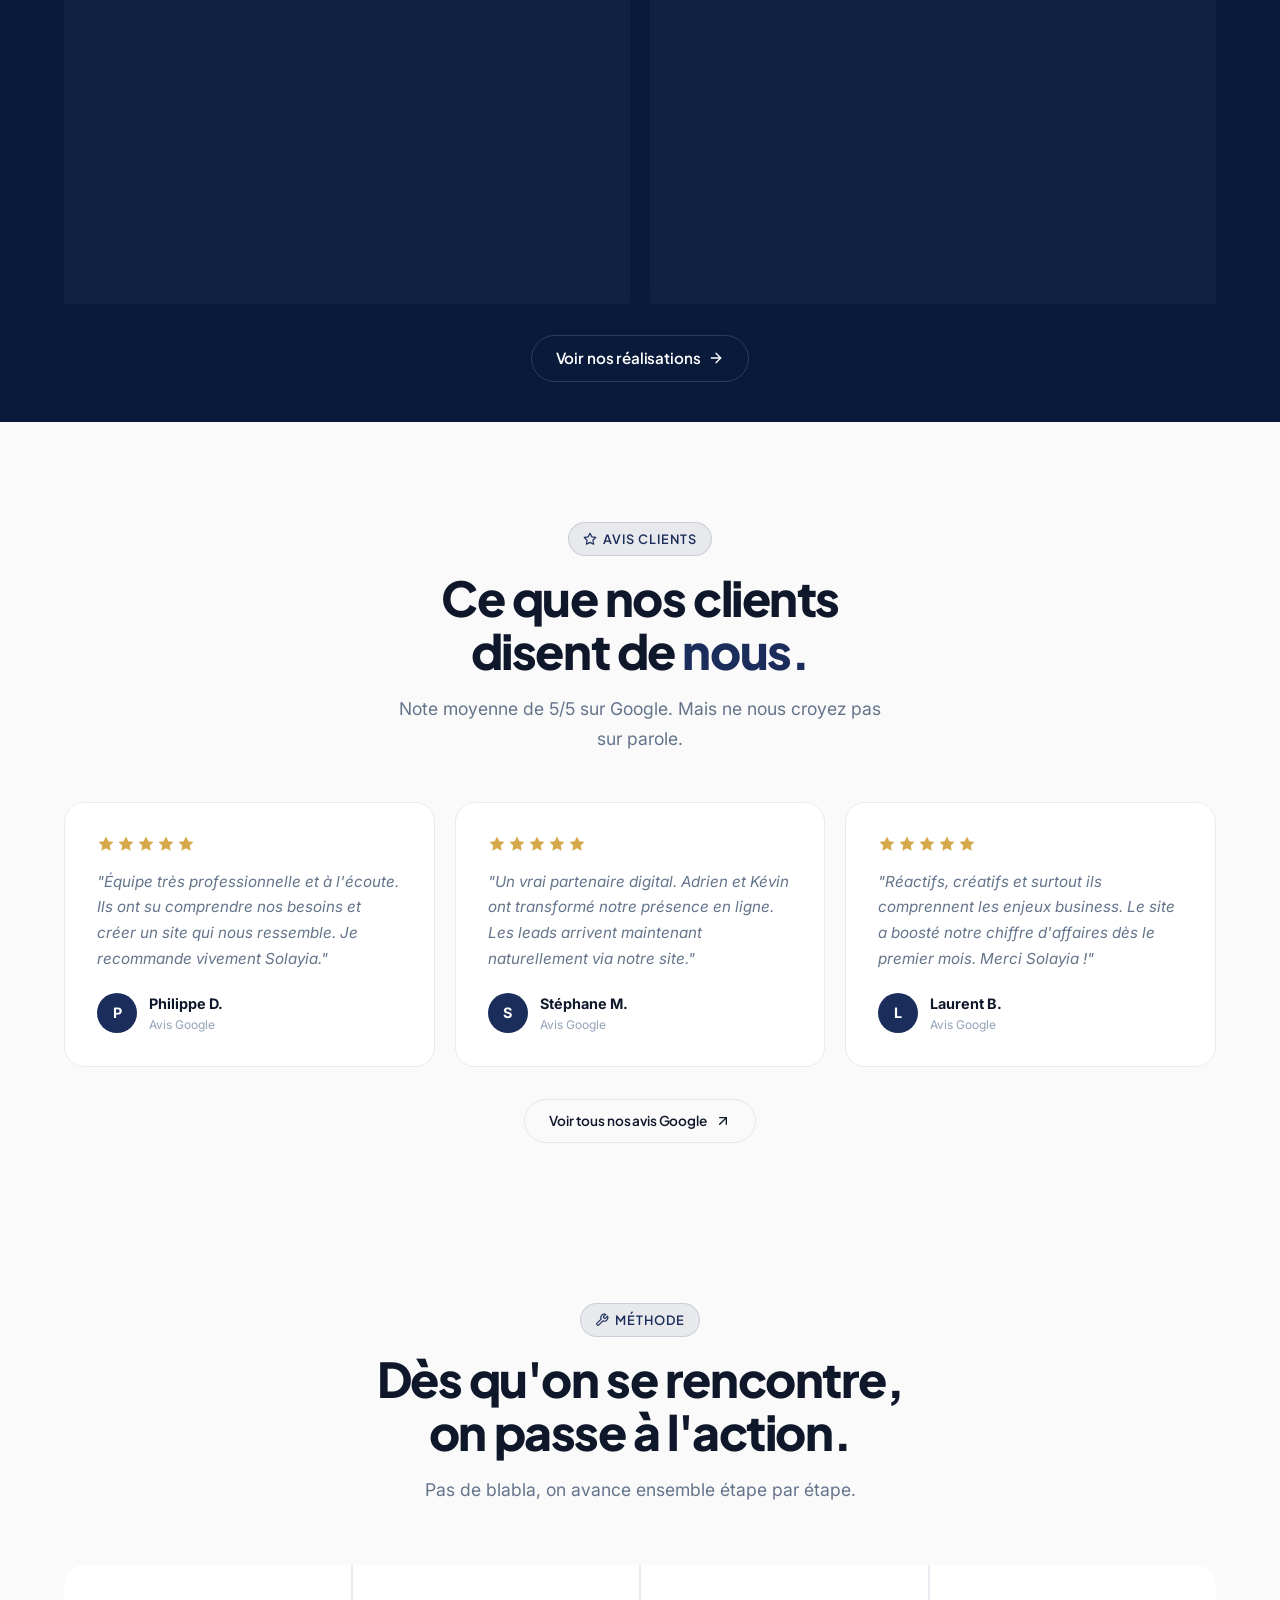
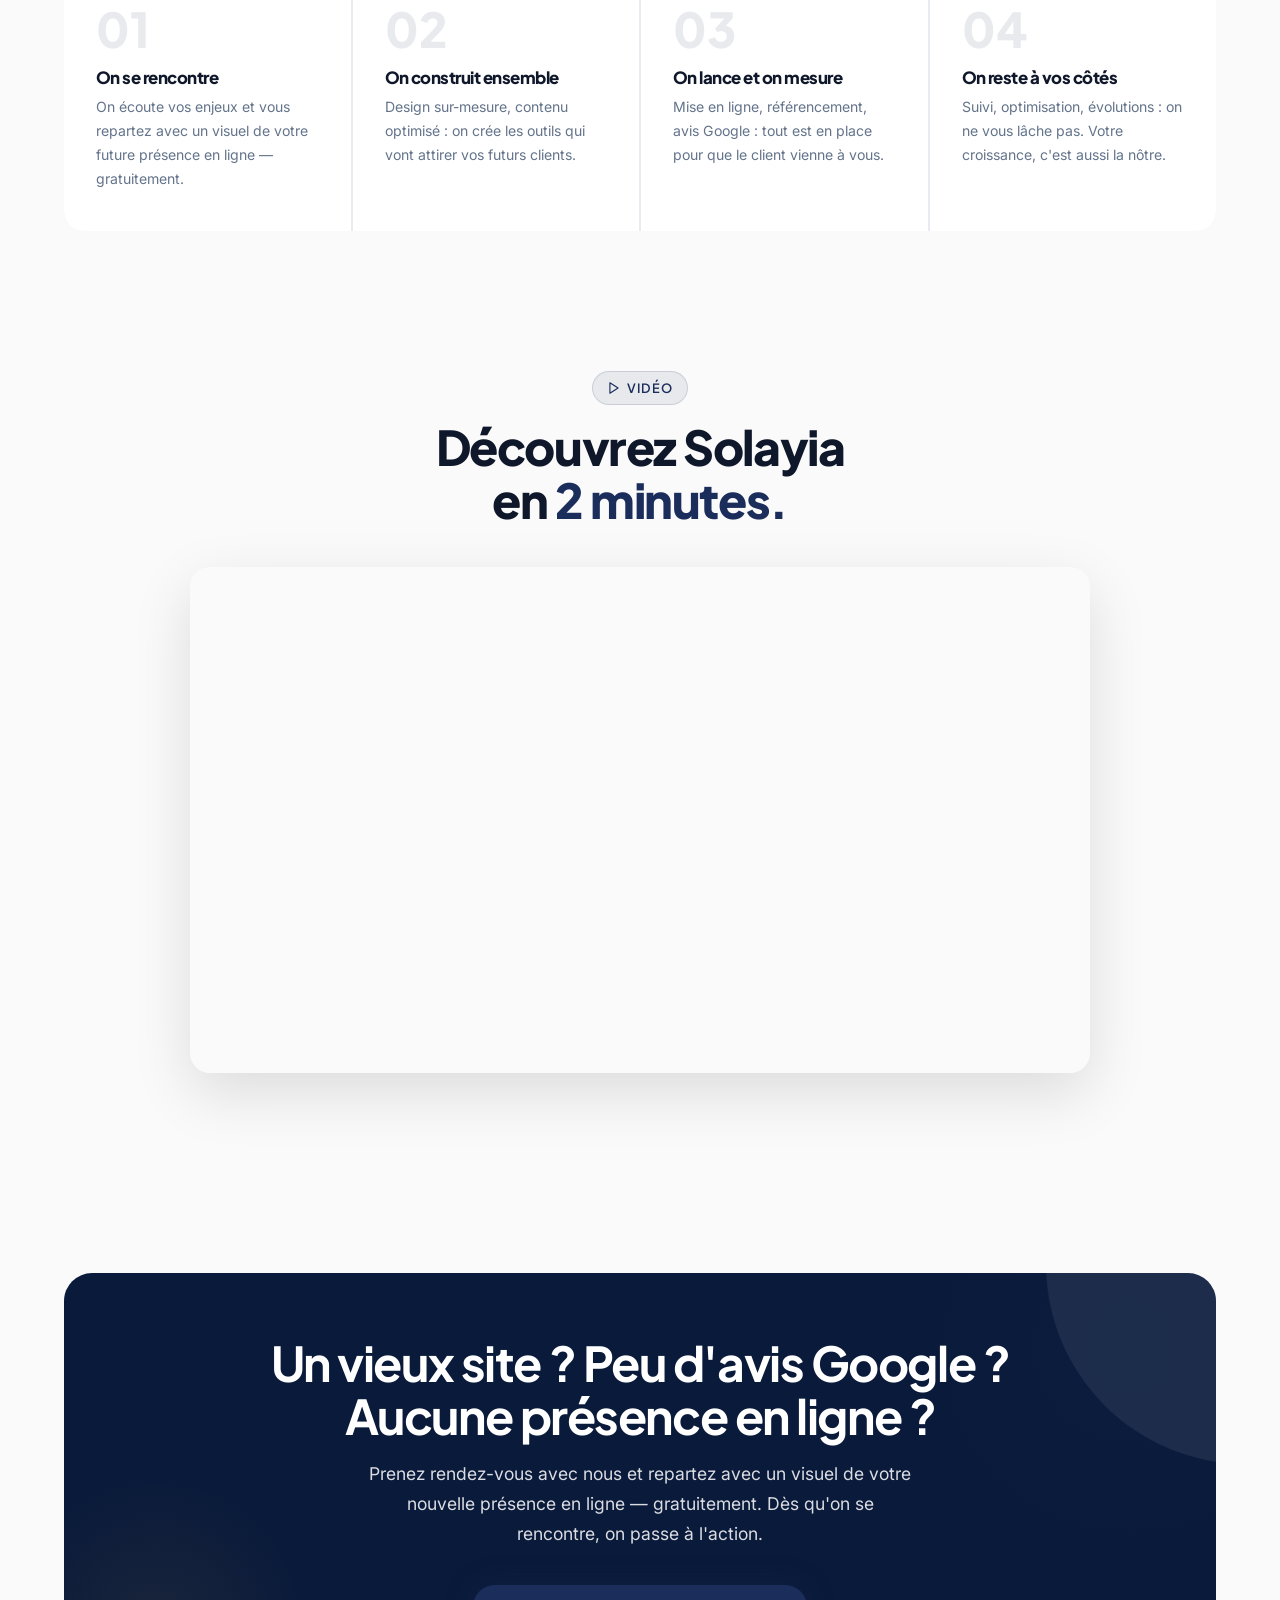
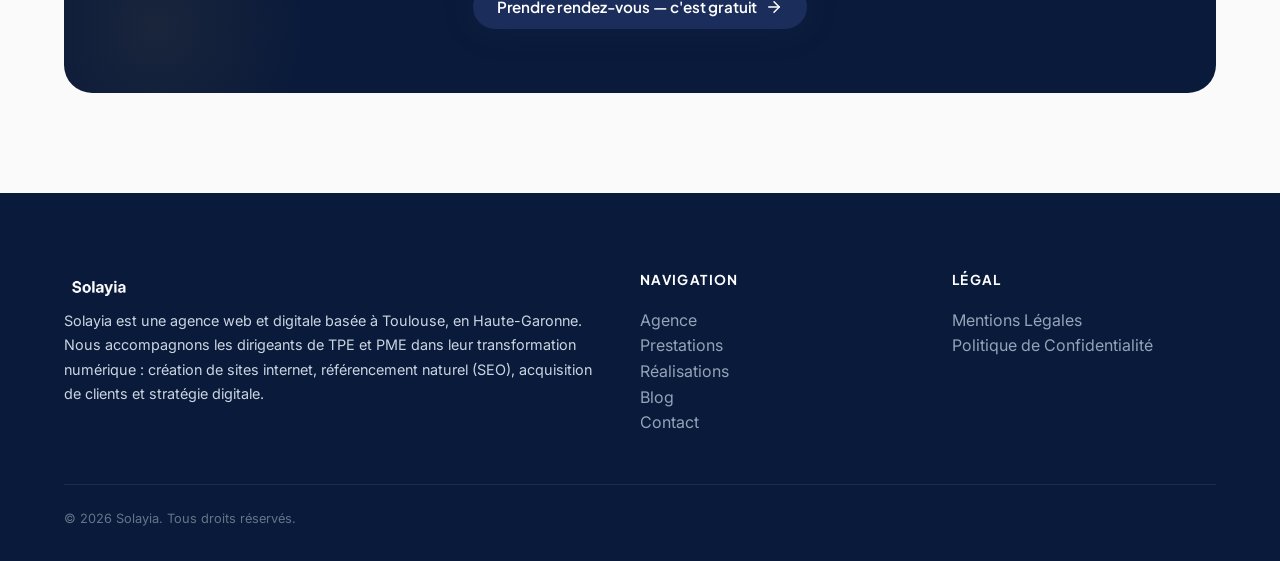
==== commit a9a27c8a: "Homepage : sneakers shop, suppression prix offres, vidéo YouTube + réalisations sans installe-ta-cli" ====
--- a/index.html
+++ b/index.html
@@ -913,7 +913,7 @@
         <section style="padding: 100px 5%; background: #FFF;">
             <style>
                 .home-offers-grid { display: grid; grid-template-columns: repeat(4, 1fr); gap: 20px; max-width: 1200px; margin: 0 auto; }
-                .home-offer { background: #FAFAFA; border: 1px solid #E8ECF1; border-radius: 20px; padding: 32px 24px 28px; display: flex; flex-direction: column; transition: transform 0.35s cubic-bezier(0.16,1,0.3,1), box-shadow 0.35s ease, border-color 0.3s ease; position: relative; overflow: hidden; }
+                .home-offer { background: #FAFAFA; border: 1px solid #E8ECF1; border-radius: 20px; padding: 24px 20px 22px; display: flex; flex-direction: column; transition: transform 0.35s cubic-bezier(0.16,1,0.3,1), box-shadow 0.35s ease, border-color 0.3s ease; position: relative; overflow: hidden; }
                 .home-offer:hover { transform: translateY(-5px); box-shadow: 0 16px 40px rgba(27,45,91,0.08); border-color: var(--primary-light); }
                 .home-offer::before { content:''; position:absolute; top:0; left:0; right:0; height:3px; background:linear-gradient(135deg,var(--primary),var(--accent)); opacity:0; transition:opacity 0.3s ease; }
                 .home-offer:hover::before { opacity:1; }
@@ -941,49 +941,41 @@
                         <div class="home-offer-icon" style="background:rgba(27,45,91,0.08);"><svg viewBox="0 0 24 24" style="stroke:var(--primary);"><rect x="2" y="3" width="20" height="14" rx="2" ry="2"></rect><line x1="8" y1="21" x2="16" y2="21"></line><line x1="12" y1="17" x2="12" y2="21"></line></svg></div>
                         <h4>Site vitrine & E-commerce</h4>
                         <p class="ho-desc">Votre vitrine digitale qui convertit.</p>
-                        <div class="ho-price"><span class="ho-from">À partir de</span> 1 490 &euro;</div>
                     </div>
                     <div class="home-offer reveal">
                         <div class="home-offer-icon" style="background:rgba(212,168,75,0.1);"><svg viewBox="0 0 24 24" style="stroke:var(--accent);"><rect x="5" y="2" width="14" height="20" rx="2" ry="2"></rect><line x1="12" y1="18" x2="12.01" y2="18"></line></svg></div>
                         <h4>Application mobile & SaaS</h4>
                         <p class="ho-desc">De l'idée au déploiement.</p>
-                        <div class="ho-price"><span class="ho-from">À partir de</span> 4 490 &euro;</div>
                     </div>
                     <div class="home-offer reveal">
                         <div class="home-offer-icon" style="background:rgba(27,45,91,0.08);"><svg viewBox="0 0 24 24" style="stroke:var(--primary);"><circle cx="11" cy="11" r="8"></circle><line x1="21" y1="21" x2="16.65" y2="16.65"></line></svg></div>
                         <h4>Référencement SEO / GEO</h4>
                         <p class="ho-desc">Apparaissez en premier sur Google.</p>
-                        <div class="ho-price"><span class="ho-from">À partir de</span> 490 &euro; <span>/mois</span></div>
                     </div>
                     <div class="home-offer reveal">
                         <div class="home-offer-icon" style="background:rgba(212,168,75,0.1);"><svg viewBox="0 0 24 24" style="stroke:var(--accent);"><polyline points="23 6 13.5 15.5 8.5 10.5 1 18"></polyline><polyline points="17 6 23 6 23 12"></polyline></svg></div>
                         <h4>Acquisition digitale</h4>
                         <p class="ho-desc">Générez des leads qualifiés.</p>
-                        <div class="ho-price"><span class="ho-from">À partir de</span> 490 &euro; <span>/mois</span></div>
                     </div>
                     <div class="home-offer reveal">
                         <div class="home-offer-icon" style="background:rgba(11,15,26,0.05);"><svg viewBox="0 0 24 24" style="stroke:#333;"><path d="M12 22s8-4 8-10V5l-8-3-8 3v7c0 6 8 10 8 10z"></path></svg></div>
                         <h4>Maintenance & hébergement</h4>
                         <p class="ho-desc">Votre site rapide et sécurisé.</p>
-                        <div class="ho-price"><span class="ho-from">À partir de</span> 49 &euro; <span>/mois</span></div>
                     </div>
                     <div class="home-offer reveal">
                         <div class="home-offer-icon" style="background:rgba(212,168,75,0.1);"><svg viewBox="0 0 24 24" style="stroke:var(--accent);"><path d="M12 19l7-7 3 3-7 7-3-3z"></path><path d="M18 13l-1.5-7.5L2 2l3.5 14.5L13 18l5-5z"></path><path d="M2 2l7.586 7.586"></path><circle cx="11" cy="11" r="2"></circle></svg></div>
                         <h4>Design & charte graphique</h4>
                         <p class="ho-desc">L'image qui inspire confiance.</p>
-                        <div class="ho-price"><span class="ho-from">À partir de</span> 1 490 &euro;</div>
                     </div>
                     <div class="home-offer reveal">
                         <div class="home-offer-icon" style="background:rgba(27,45,91,0.08);"><svg viewBox="0 0 24 24" style="stroke:var(--primary);"><polygon points="12 2 15.09 8.26 22 9.27 17 14.14 18.18 21.02 12 17.77 5.82 21.02 7 14.14 2 9.27 8.91 8.26 12 2"></polygon></svg></div>
                         <h4>Page & avis Google</h4>
                         <p class="ho-desc">Boostez votre e-réputation locale.</p>
-                        <div class="ho-price"><span class="ho-from">À partir de</span> 490 &euro;</div>
                     </div>
                     <div class="home-offer reveal">
                         <div class="home-offer-icon" style="background:rgba(212,168,75,0.1);"><svg viewBox="0 0 24 24" style="stroke:var(--accent);"><path d="M16 8a6 6 0 0 1 6 6v7h-4v-7a2 2 0 0 0-2-2 2 2 0 0 0-2 2v7h-4v-7a6 6 0 0 1 6-6z"></path><rect x="2" y="9" width="4" height="12"></rect><circle cx="4" cy="4" r="2"></circle></svg></div>
                         <h4>Accompagnement LinkedIn</h4>
                         <p class="ho-desc">Votre machine à opportunités B2B.</p>
-                        <div class="ho-price"><span class="ho-from">À partir de</span> 490 &euro;</div>
                     </div>
                 </div>
                 <div style="text-align: center; margin-top: 40px;" class="reveal">
@@ -1007,9 +999,9 @@
                     <p class="reveal" style="color: #94A3B8; margin: 0 auto 0; max-width: 600px;">Des sites qui attirent des clients, des logiciels qui font gagner du temps. Voici des exemples concrets de ce qu'on fait pour nos partenaires.</p>
                 </div>
                 <div class="product-grid" style="margin-top: 32px;">
-                    <!-- CREATION DE SITE WEB -->
+                    <!-- E-COMMERCE -->
                     <div class="product-card reveal" style="border-top: 2px solid var(--primary-light); padding: 0; overflow: hidden;">
-                        <a href="https://installe-ta-clim.vercel.app/" target="_blank" rel="noopener noreferrer" style="display: block; position: relative; background: #0F172A; border-bottom: 1px solid rgba(255,255,255,0.06);">
+                        <a href="https://solayia.github.io/sneakers-shop/" target="_blank" rel="noopener noreferrer" style="display: block; position: relative; background: #0F172A; border-bottom: 1px solid rgba(255,255,255,0.06);">
                             <!-- Browser bar -->
                             <div style="display: flex; align-items: center; gap: 10px; padding: 10px 16px; background: rgba(255,255,255,0.04); border-bottom: 1px solid rgba(255,255,255,0.06);">
                                 <div style="display: flex; gap: 5px;">
@@ -1017,23 +1009,21 @@
                                     <span style="width: 8px; height: 8px; border-radius: 50%; background: #FDE68A;"></span>
                                     <span style="width: 8px; height: 8px; border-radius: 50%; background: #86EFAC;"></span>
                                 </div>
-                                <div style="flex: 1; background: rgba(255,255,255,0.06); border-radius: 6px; padding: 4px 12px; font-size: 0.7rem; color: #64748B; font-family: var(--font-body);">installe-ta-clim.vercel.app</div>
+                                <div style="flex: 1; background: rgba(255,255,255,0.06); border-radius: 6px; padding: 4px 12px; font-size: 0.7rem; color: #64748B; font-family: var(--font-body);">sneakers-shop.solayia.io</div>
                             </div>
-                            <!-- Iframe preview -->
+                            <!-- Screenshot preview -->
                             <div style="position: relative; width: 100%; height: 220px; overflow: hidden;">
-                                <div style="position: absolute; top: 0; left: 0; width: 200%; height: 200%; transform: scale(0.5); transform-origin: top left; pointer-events: none;">
-                                    <iframe src="https://installe-ta-clim.vercel.app/" title="Aperçu Installe ta Clim" style="width: 100%; height: 100%; border: none;" loading="lazy"></iframe>
-                                </div>
+                                <img src="assets/screenshot-sneakers-shop.png" alt="Aperçu Sneakers Shop" style="width: 100%; height: 100%; object-fit: cover; object-position: top center; display: block;">
                             </div>
                         </a>
                         <div style="padding: 16px 24px 20px;">
-                            <span style="font-family: 'Plus Jakarta Sans', var(--font-heading); font-size: 0.7rem; font-weight: 700; text-transform: uppercase; letter-spacing: 0.1em; color: var(--primary-light); margin-bottom: 8px; display: block;">Création de sites web</span>
-                            <h3>Installe ta Clim</h3>
-                            <p>Site vitrine premium. Formulaire de devis, SEO local optimisé et design moderne qui convertit.</p>
+                            <span style="font-family: 'Plus Jakarta Sans', var(--font-heading); font-size: 0.7rem; font-weight: 700; text-transform: uppercase; letter-spacing: 0.1em; color: var(--primary-light); margin-bottom: 8px; display: block;">E-commerce</span>
+                            <h3>Sneakers Shop</h3>
+                            <p>Boutique e-commerce moderne. Catalogue produits, panier, filtres et design qui convertit.</p>
                             <ul>
+                                <li><svg viewBox="0 0 24 24"><polyline points="20 6 9 17 4 12"></polyline></svg> Catalogue & panier intégrés</li>
                                 <li><svg viewBox="0 0 24 24"><polyline points="20 6 9 17 4 12"></polyline></svg> Design responsive sur-mesure</li>
-                                <li><svg viewBox="0 0 24 24"><polyline points="20 6 9 17 4 12"></polyline></svg> Optimisation SEO locale</li>
-                                <li><svg viewBox="0 0 24 24"><polyline points="20 6 9 17 4 12"></polyline></svg> Génération de leads</li>
+                                <li><svg viewBox="0 0 24 24"><polyline points="20 6 9 17 4 12"></polyline></svg> Optimisation conversion</li>
                             </ul>
                         </div>
                     </div>
@@ -1195,6 +1185,22 @@
                         <h4>On reste à vos côtés</h4>
                         <p>Suivi, optimisation, évolutions : on ne vous lâche pas. Votre croissance, c'est aussi la nôtre.</p>
                     </div>
+                </div>
+            </div>
+        </section>
+
+        <!-- ===== VIDEO YOUTUBE ===== -->
+        <section style="padding: 80px 5% 100px; background: #FAFAFA;">
+            <div class="container" style="max-width: 900px;">
+                <div class="reveal" style="text-align: center; margin-bottom: 40px;">
+                    <span class="tag">
+                        <svg viewBox="0 0 24 24" fill="none" stroke="currentColor" stroke-width="2" stroke-linecap="round" stroke-linejoin="round"><polygon points="5 3 19 12 5 21 5 3"></polygon></svg>
+                        Vidéo
+                    </span>
+                    <h2 style="font-family: var(--font-heading); font-weight: 800;">Découvrez Solayia<br>en <span class="accent-text">2 minutes.</span></h2>
+                </div>
+                <div class="reveal" style="position: relative; padding-bottom: 56.25%; height: 0; overflow: hidden; border-radius: 20px; box-shadow: 0 20px 60px rgba(0,0,0,0.12);">
+                    <iframe src="https://www.youtube.com/embed/AgNcMPX9_qw" title="Présentation Solayia" frameborder="0" allow="accelerometer; autoplay; clipboard-write; encrypted-media; gyroscope; picture-in-picture; web-share" allowfullscreen style="position: absolute; top: 0; left: 0; width: 100%; height: 100%; border-radius: 20px;"></iframe>
                 </div>
             </div>
         </section>
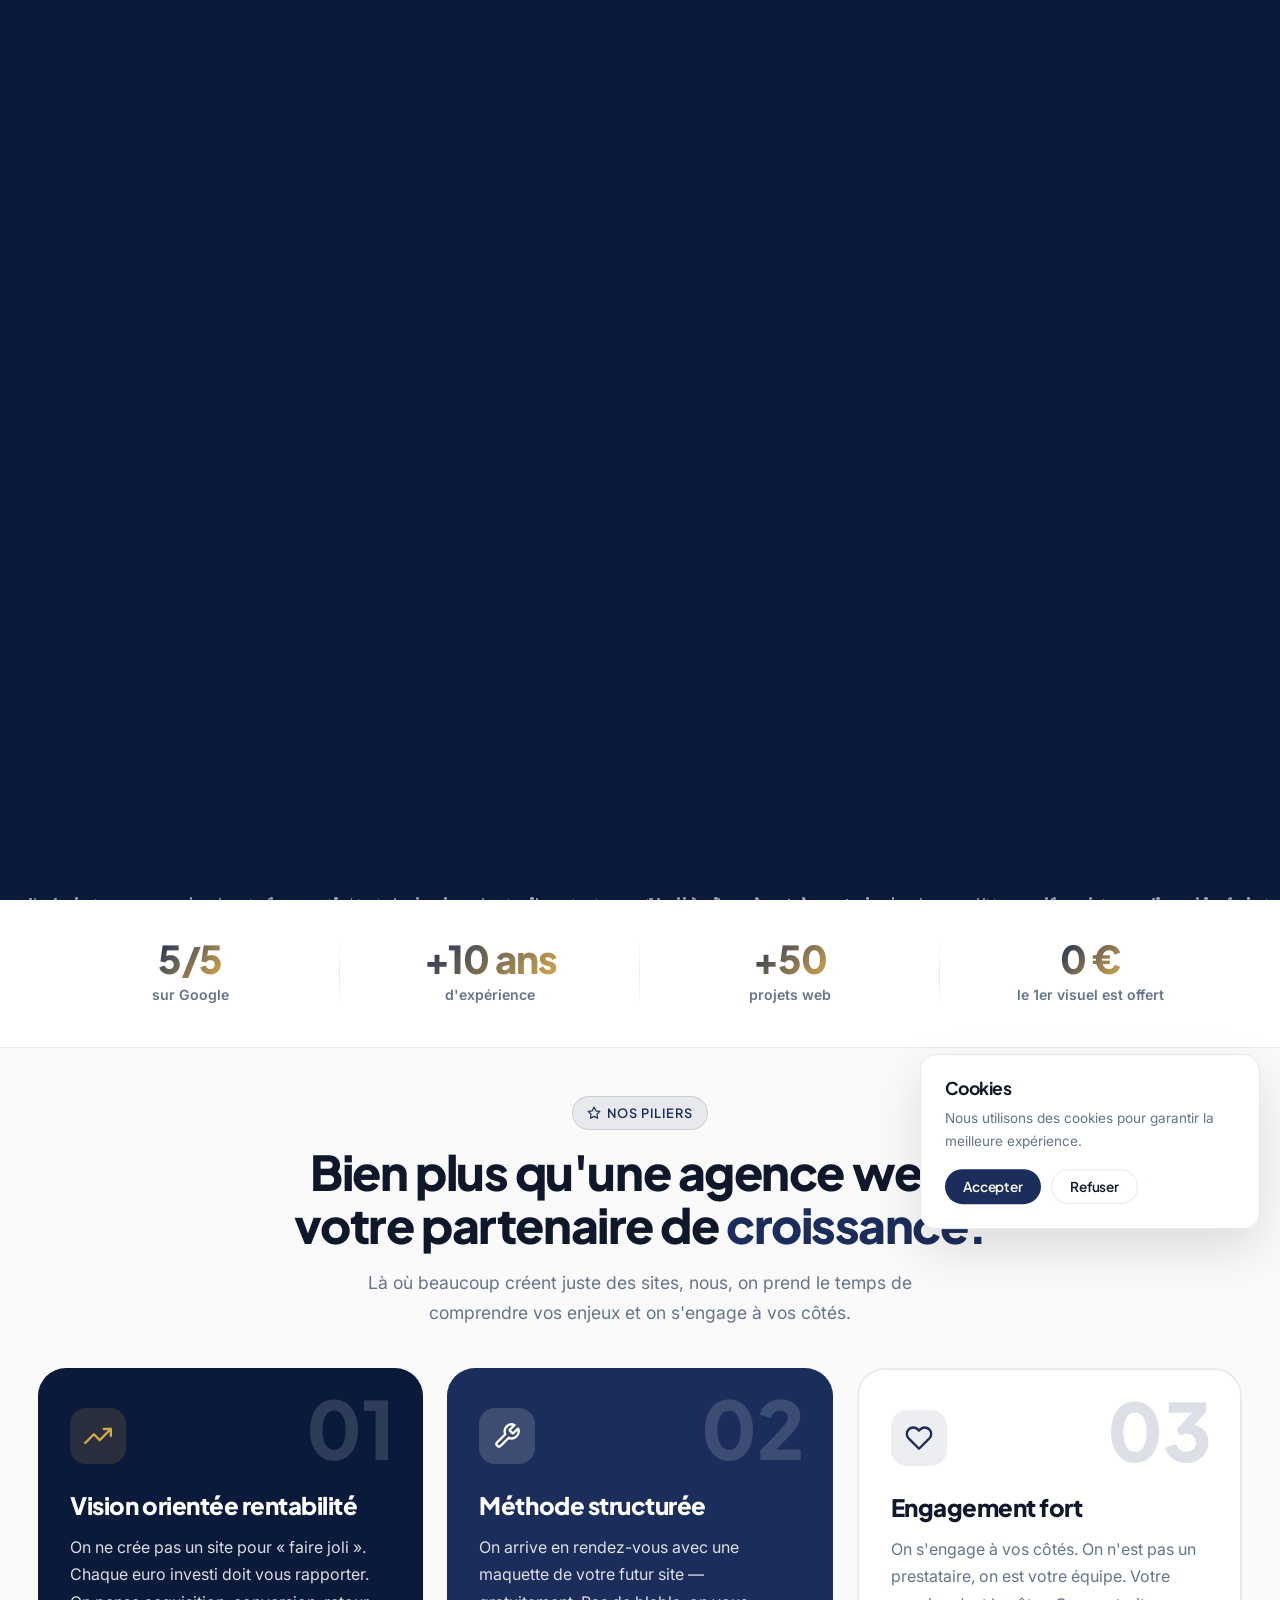
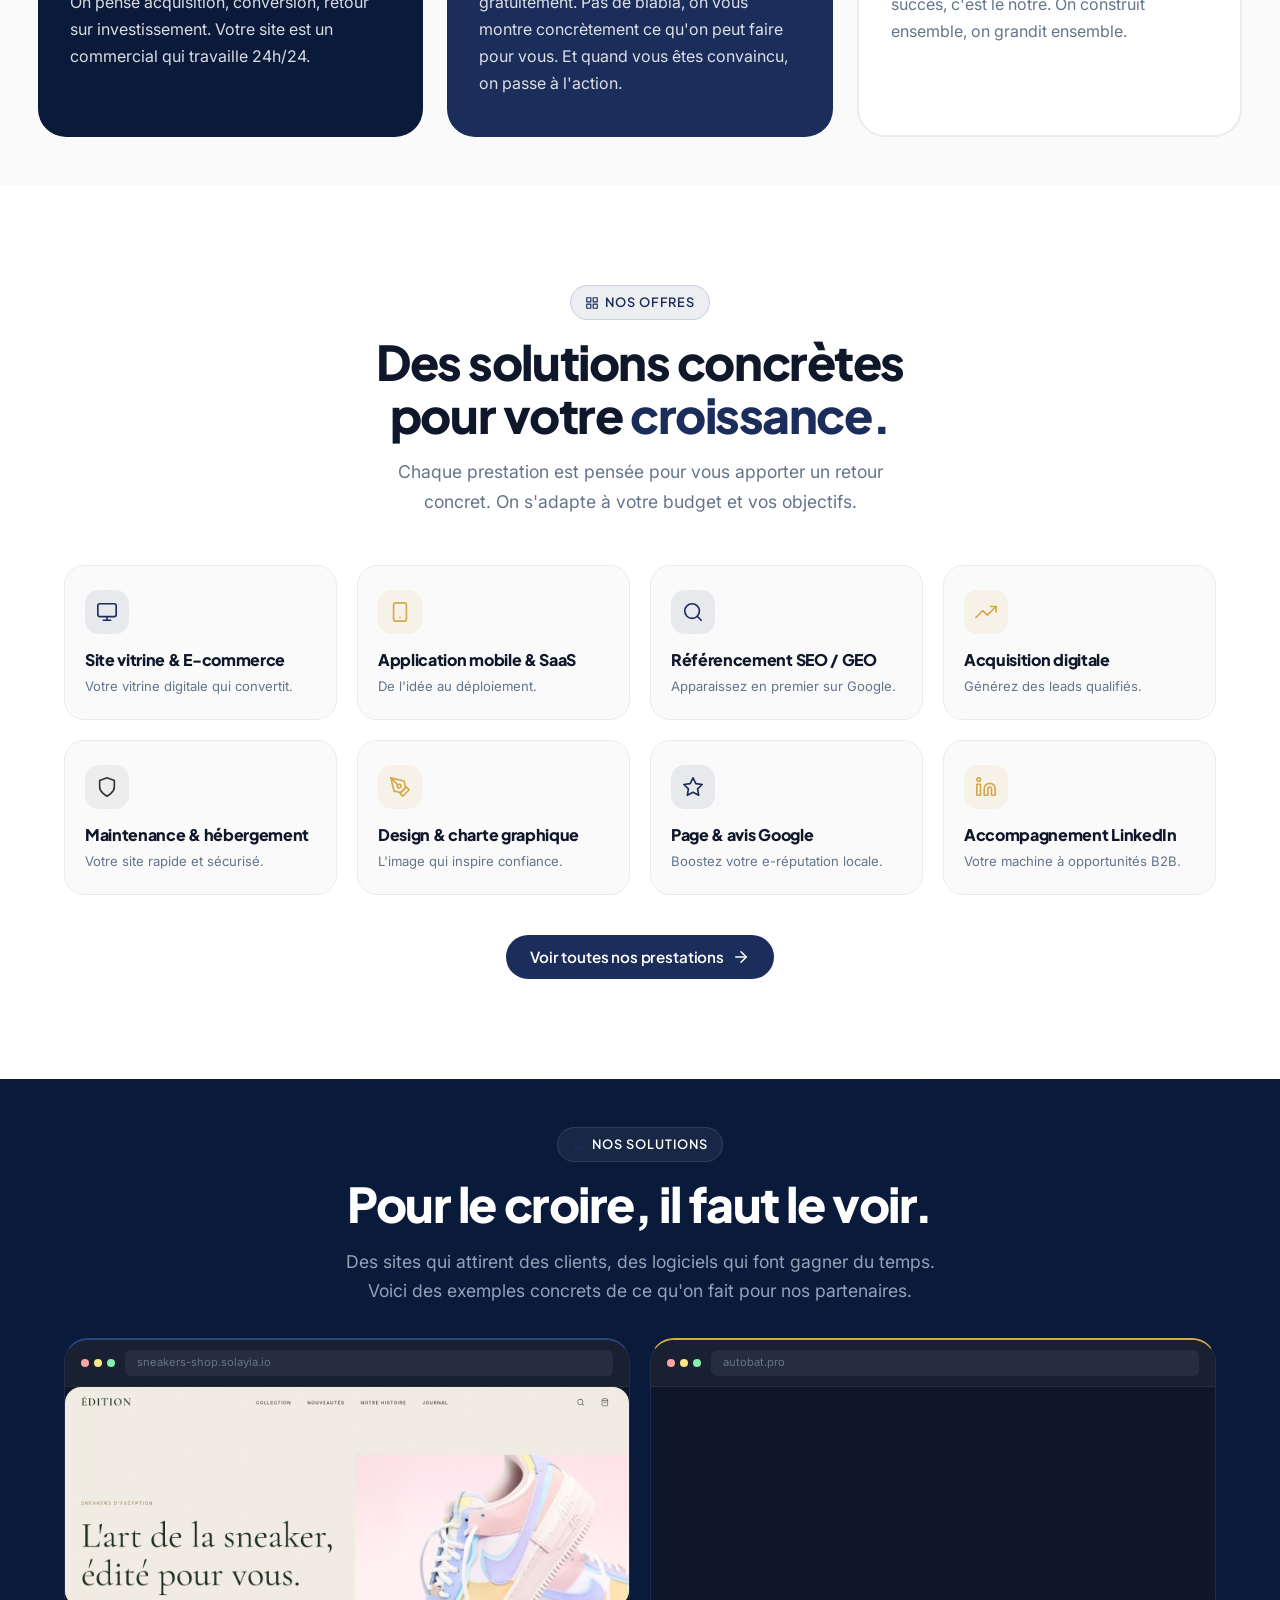
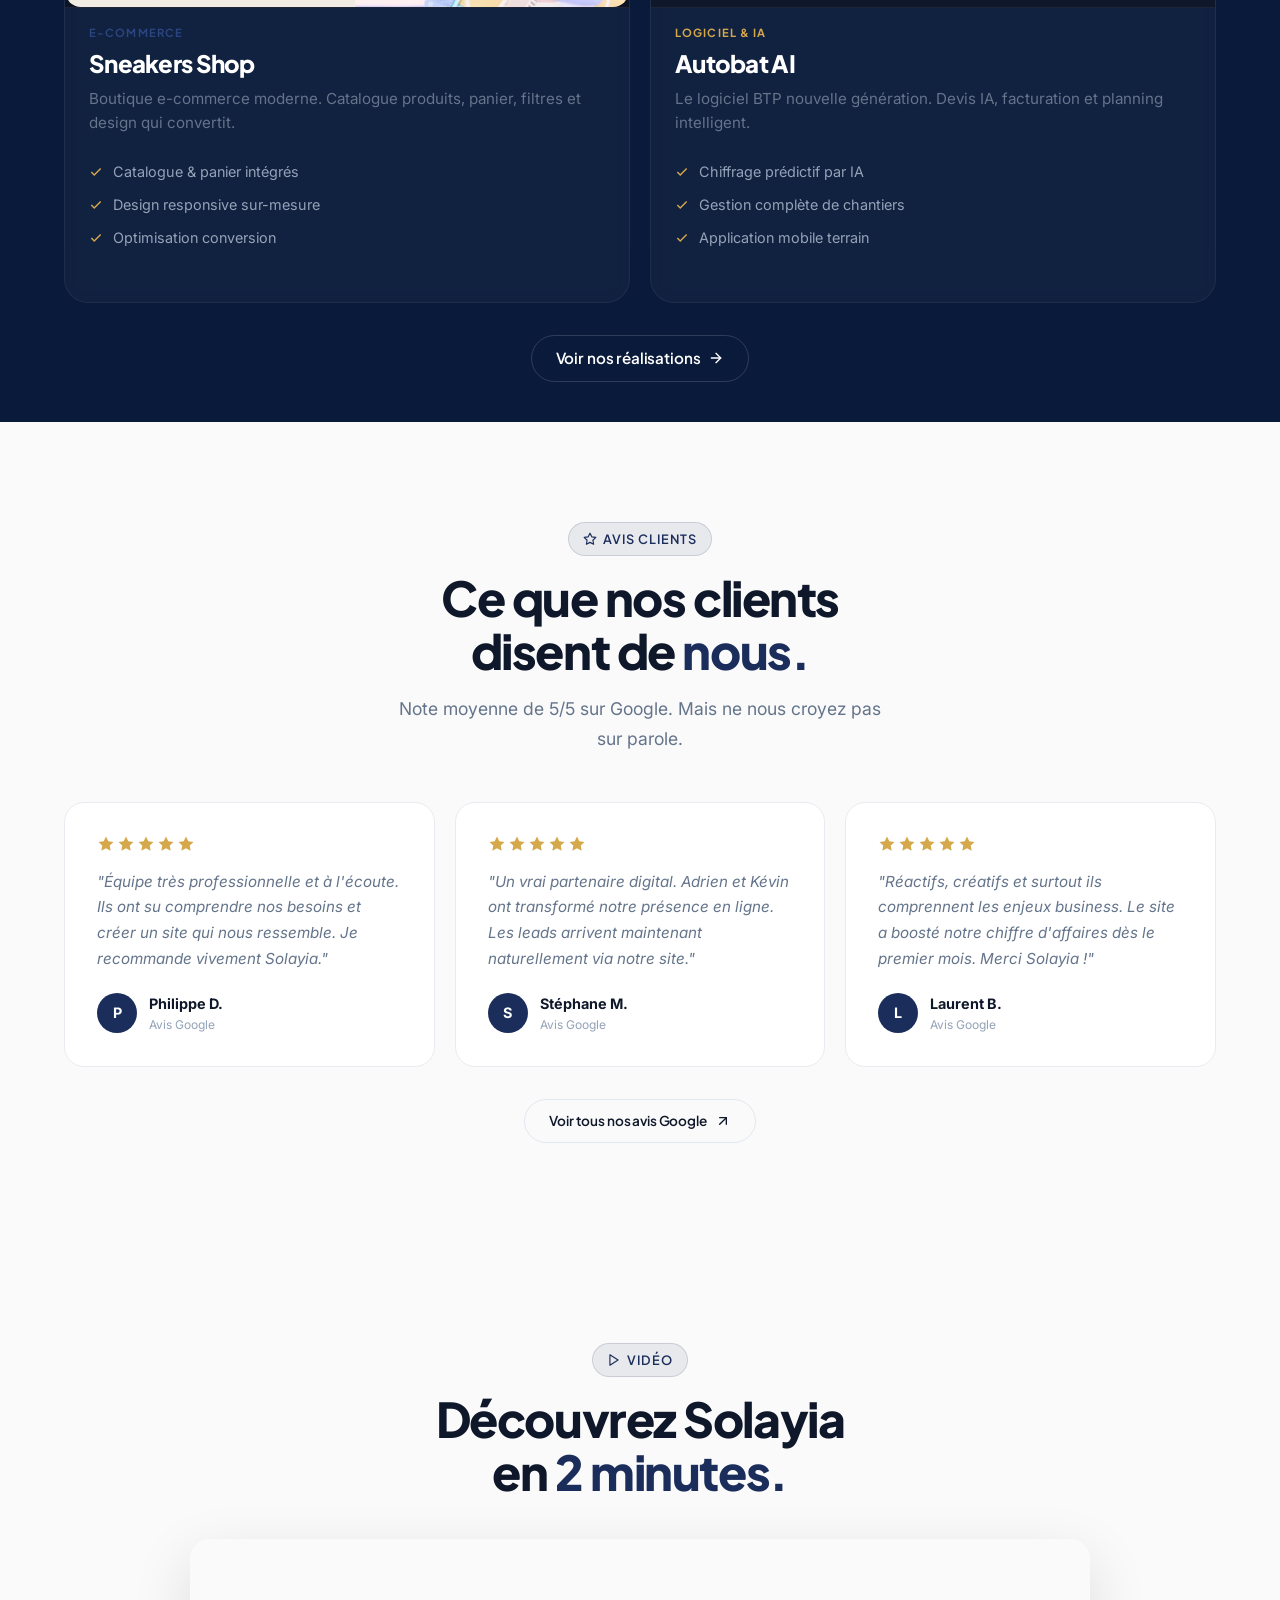
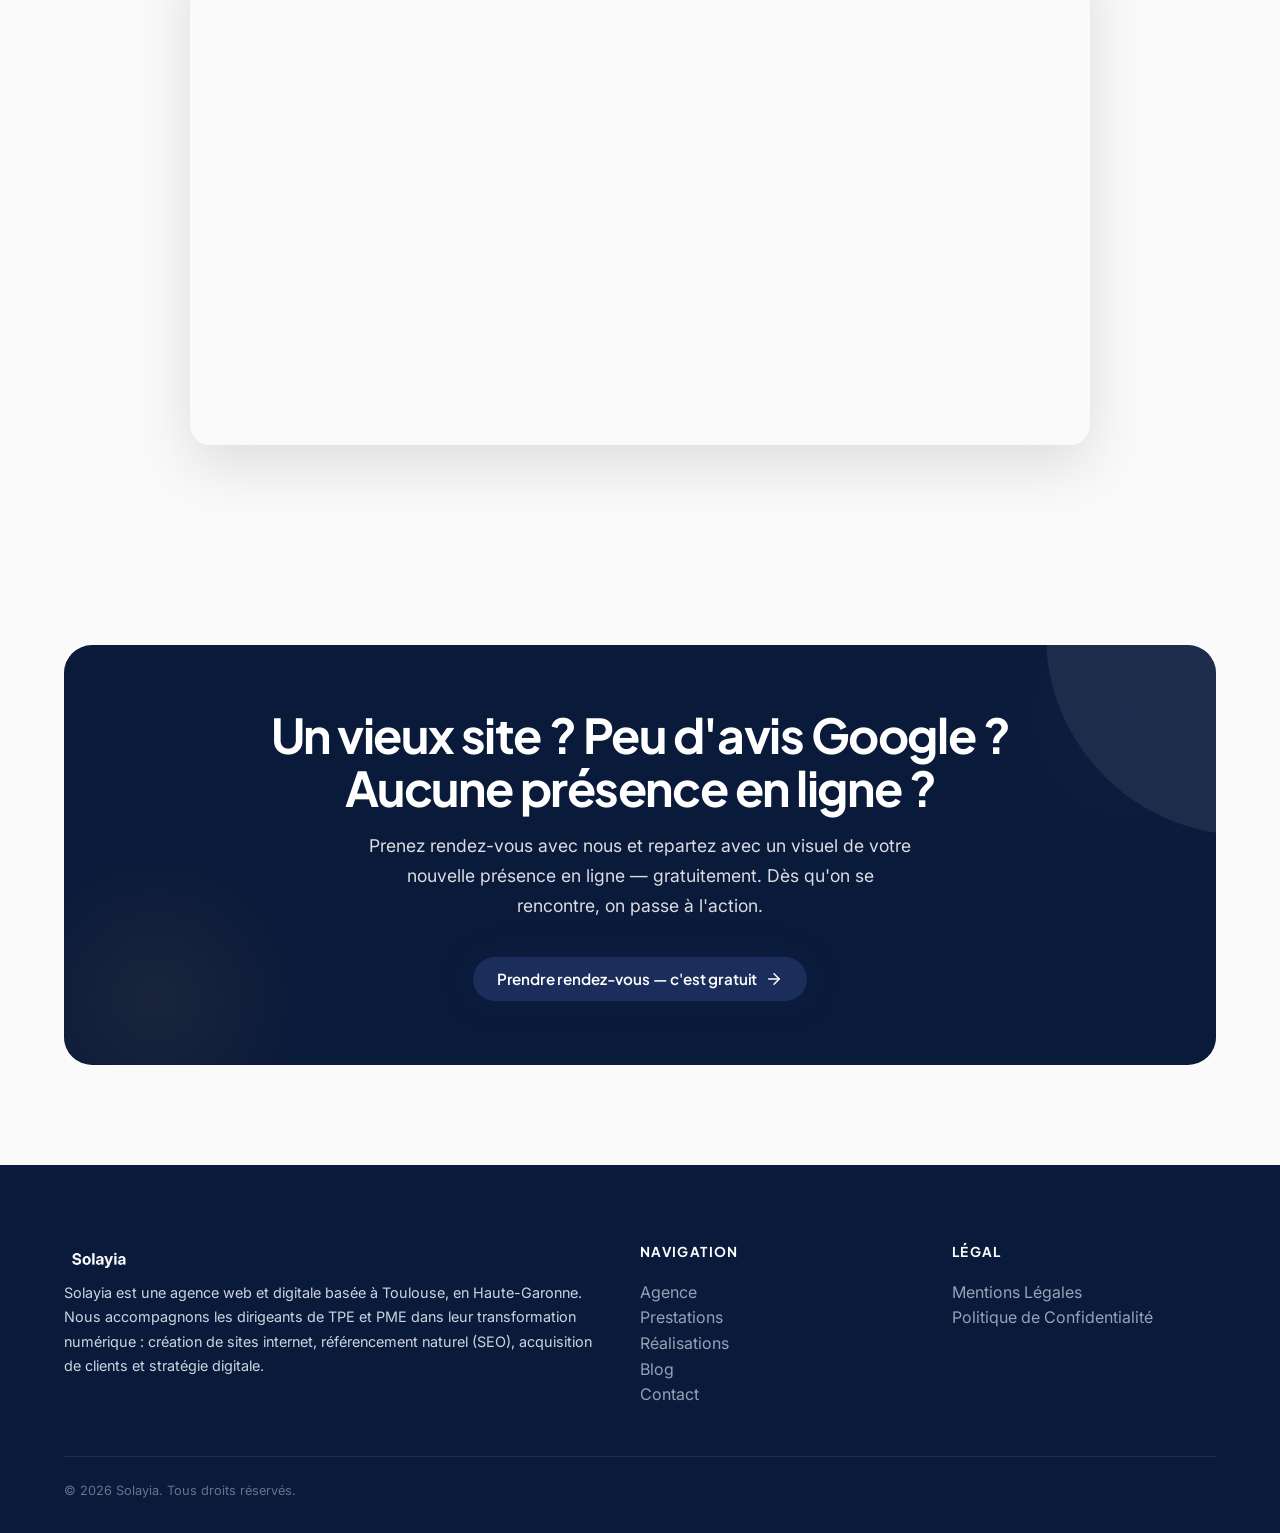
==== commit 6a7a3bf7: "Supprime section méthode homepage + réorganise grille réalisations - Retire la zone méthode (4 étape" ====
--- a/index.html
+++ b/index.html
@@ -1153,44 +1153,8 @@
             </div>
         </section>
 
-        <!-- ===== PROCESS ===== -->
-        <section class="process-section">
-            <div class="container" style="max-width: 1200px;">
-                <div style="text-align: center; margin-bottom: 0;">
-                    <span class="tag reveal">
-                        <svg viewBox="0 0 24 24" fill="none" stroke="currentColor" stroke-width="2" stroke-linecap="round" stroke-linejoin="round"><path d="M14.7 6.3a1 1 0 0 0 0 1.4l1.6 1.6a1 1 0 0 0 1.4 0l3.77-3.77a6 6 0 0 1-7.94 7.94l-6.91 6.91a2.12 2.12 0 0 1-3-3l6.91-6.91a6 6 0 0 1 7.94-7.94l-3.76 3.76z"></path></svg>
-                        Méthode
-                    </span>
-                    <h2 class="reveal" style="font-family: var(--font-heading); font-weight: 800;">Dès qu'on se rencontre,<br>on passe à l'action.</h2>
-                    <p class="reveal" style="margin: 0 auto;">Pas de blabla, on avance ensemble étape par étape.</p>
-                </div>
-                <div class="process-grid reveal">
-                    <div class="process-card">
-                        <div class="process-num">01</div>
-                        <h4>On se rencontre</h4>
-                        <p>On écoute vos enjeux et vous repartez avec un visuel de votre future présence en ligne — gratuitement.</p>
-                    </div>
-                    <div class="process-card">
-                        <div class="process-num">02</div>
-                        <h4>On construit ensemble</h4>
-                        <p>Design sur-mesure, contenu optimisé : on crée les outils qui vont attirer vos futurs clients.</p>
-                    </div>
-                    <div class="process-card">
-                        <div class="process-num">03</div>
-                        <h4>On lance et on mesure</h4>
-                        <p>Mise en ligne, référencement, avis Google : tout est en place pour que le client vienne à vous.</p>
-                    </div>
-                    <div class="process-card">
-                        <div class="process-num">04</div>
-                        <h4>On reste à vos côtés</h4>
-                        <p>Suivi, optimisation, évolutions : on ne vous lâche pas. Votre croissance, c'est aussi la nôtre.</p>
-                    </div>
-                </div>
-            </div>
-        </section>
-
         <!-- ===== VIDEO YOUTUBE ===== -->
-        <section style="padding: 80px 5% 100px; background: #FAFAFA;">
+        <section style="padding: 100px 5%; background: #FAFAFA;">
             <div class="container" style="max-width: 900px;">
                 <div class="reveal" style="text-align: center; margin-bottom: 40px;">
                     <span class="tag">
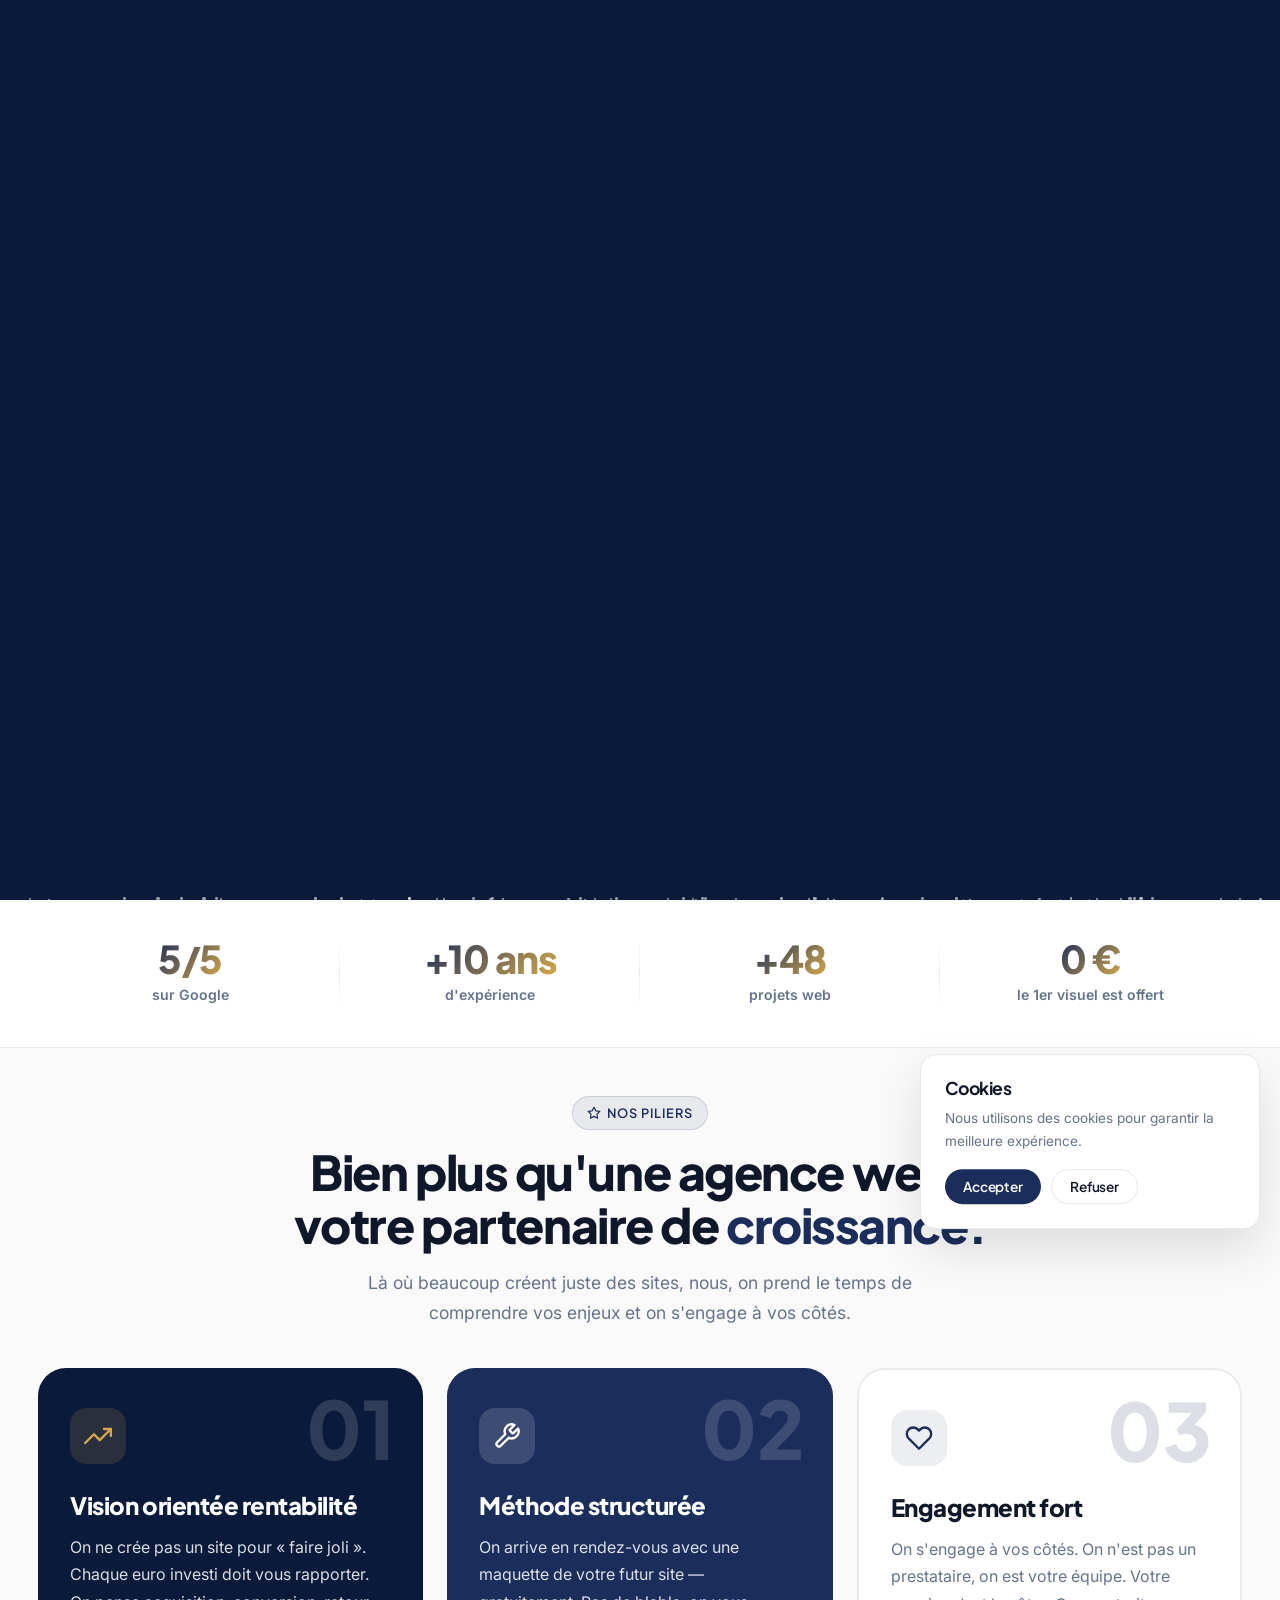
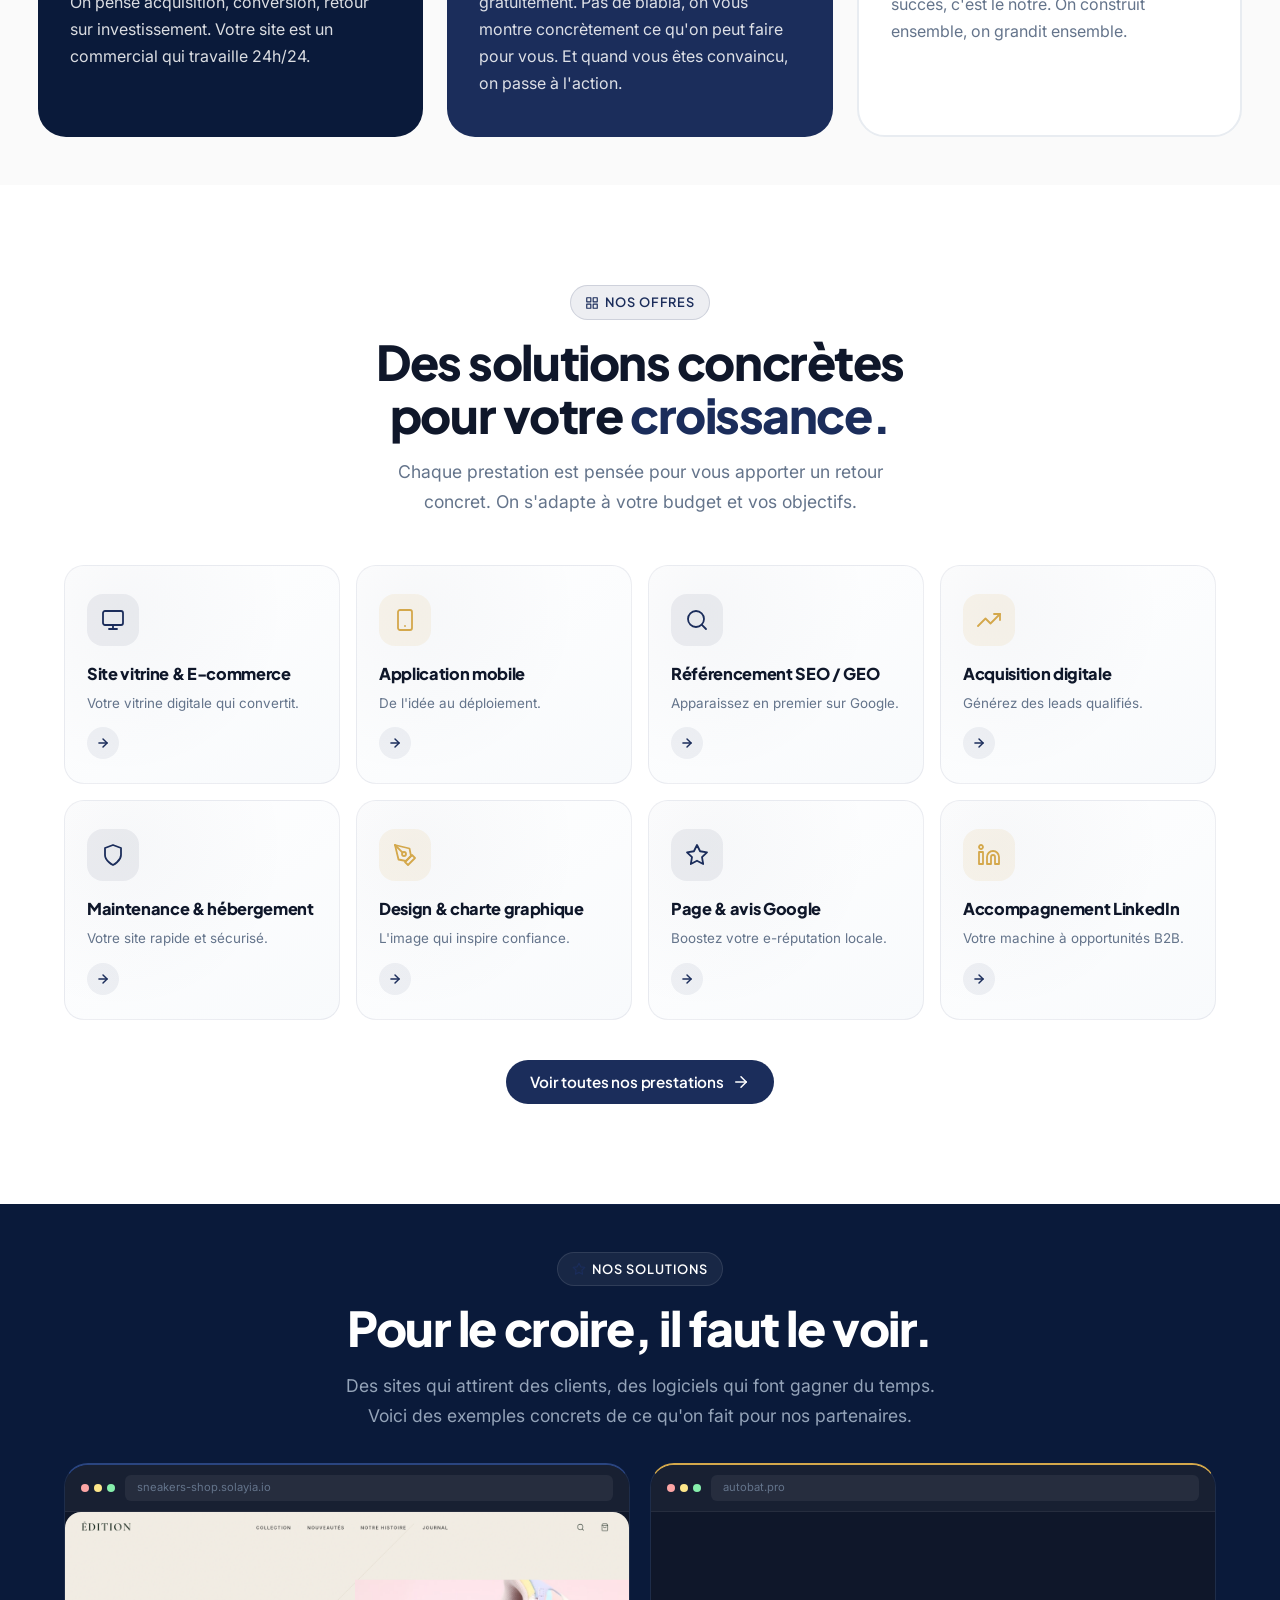
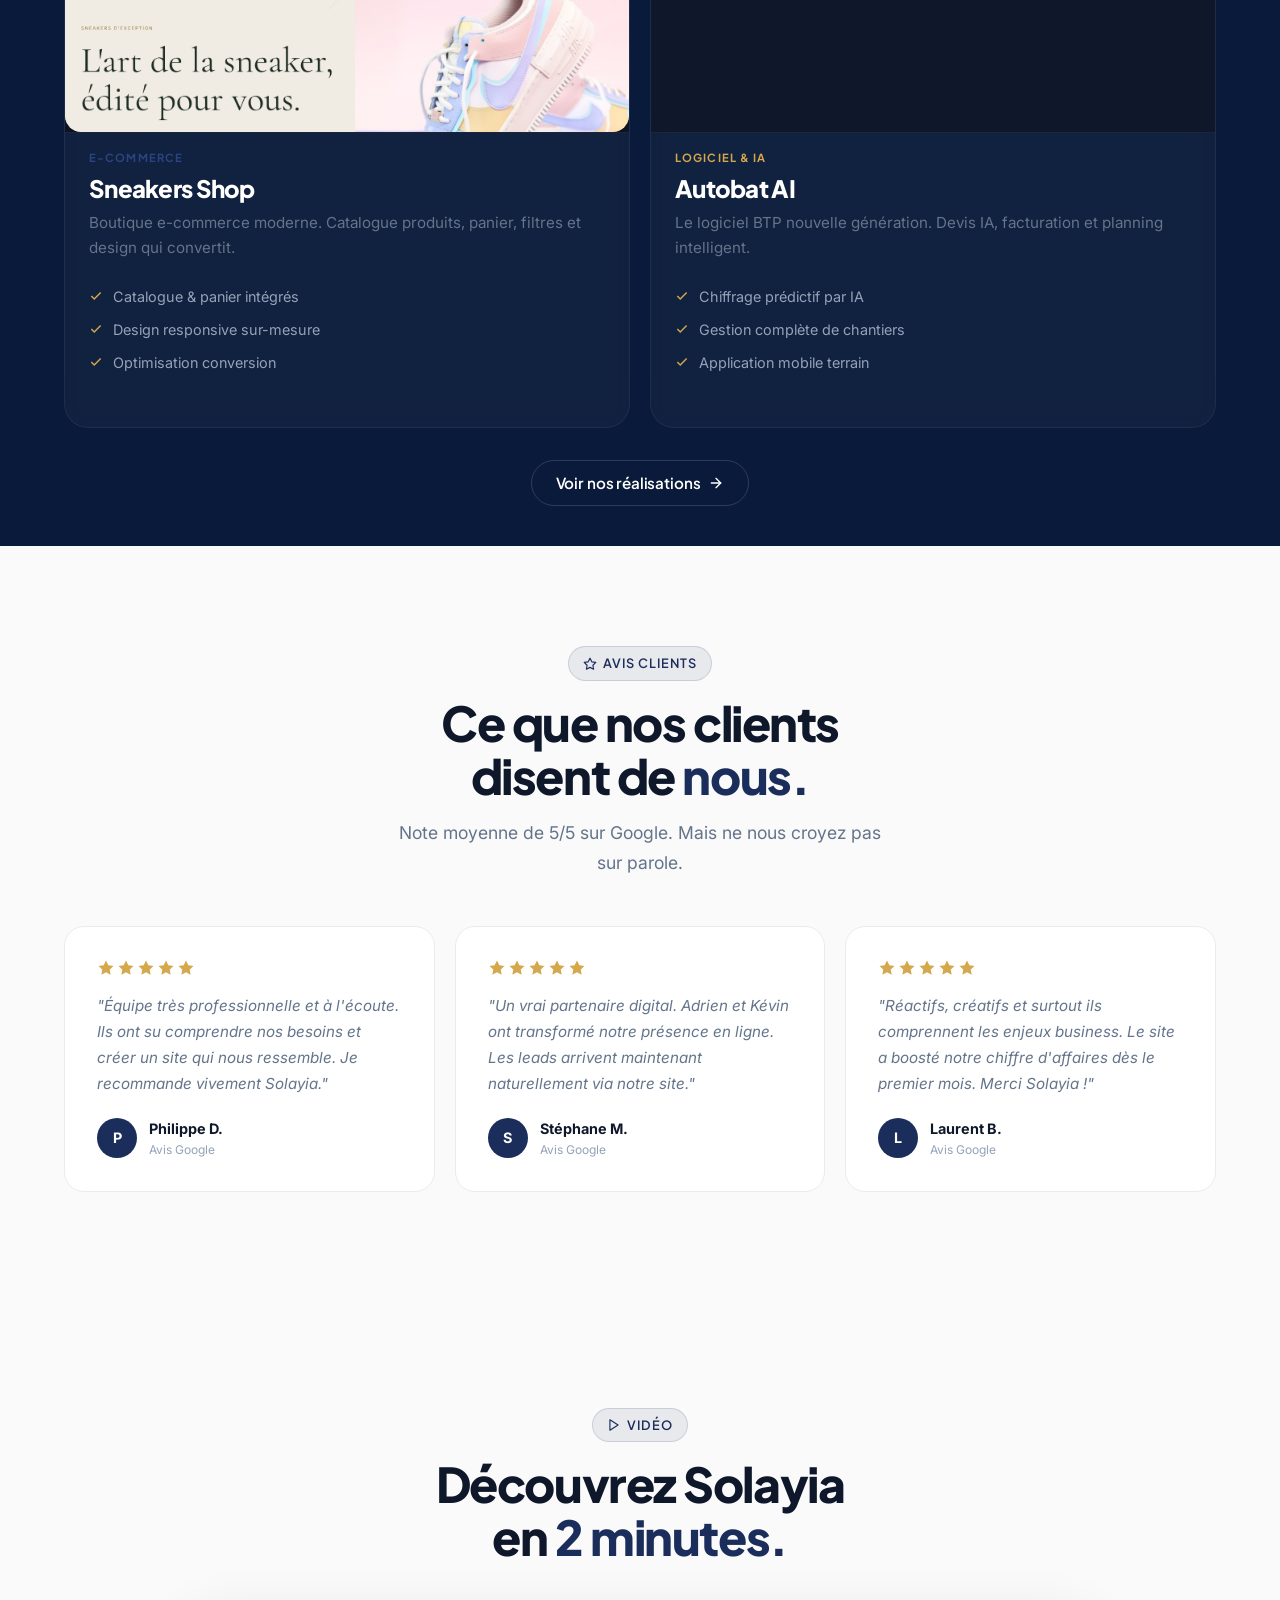
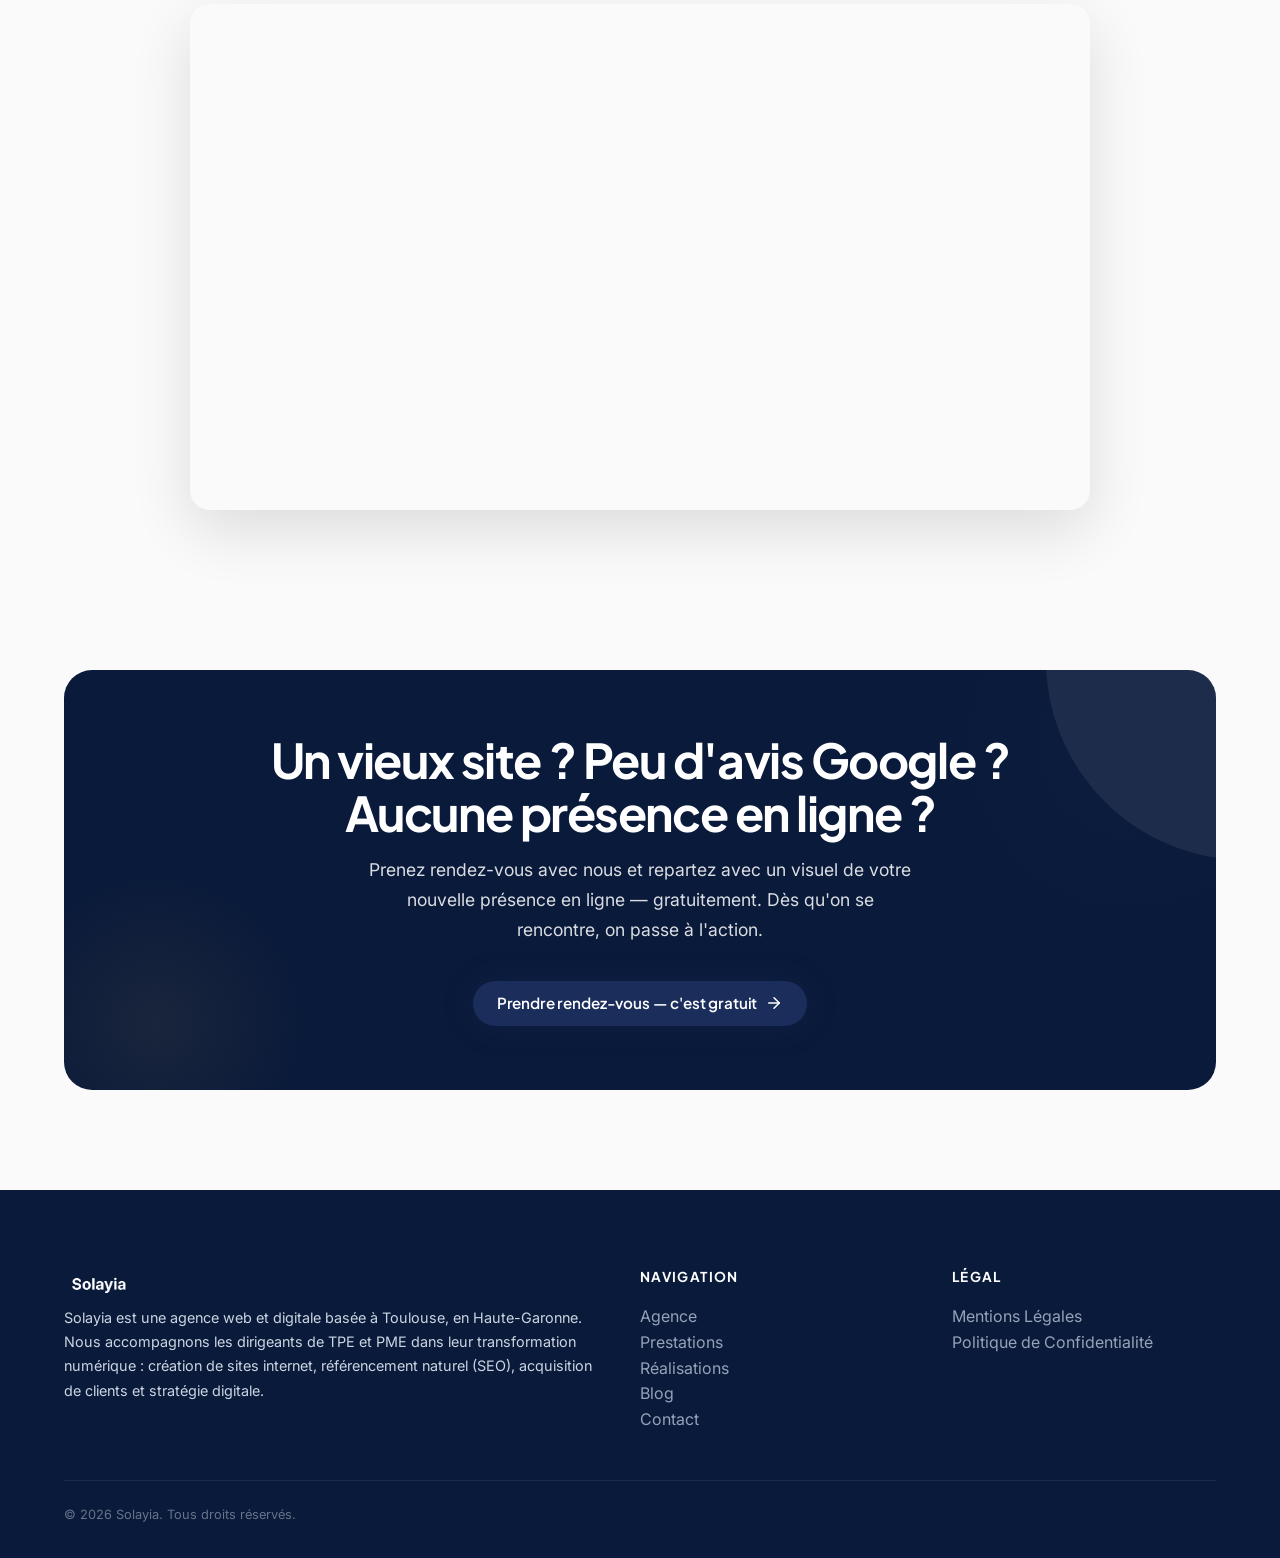
==== commit 37c3da2d: "Refonte offres premium, suppression Immo AM, vidéo resserrée, logo OG mis à jour - Refonte cartes of" ====
--- a/index.html
+++ b/index.html
@@ -30,7 +30,7 @@
       "name": "Solayia",
       "description": "Agence digitale partenaire des TPE/PME. Création de sites web, e-commerce, SEO local, acquisition digitale et maintenance.",
       "url": "https://solayia.github.io/solayia/",
-      "logo": "https://solayia.github.io/solayia/assets/logo-solayia-4.png",
+      "logo": "https://solayia.github.io/solayia/assets/og-solayia.png",
       "image": "https://solayia.github.io/solayia/assets/IMG_0601.jpeg",
       "telephone": "",
       "address": {
@@ -909,21 +909,132 @@
             </div>
         </section>
 
-        <!-- ===== NOS OFFRES (compact prestations grid) ===== -->
+        <!-- ===== NOS OFFRES (premium grid) ===== -->
         <section style="padding: 100px 5%; background: #FFF;">
             <style>
-                .home-offers-grid { display: grid; grid-template-columns: repeat(4, 1fr); gap: 20px; max-width: 1200px; margin: 0 auto; }
-                .home-offer { background: #FAFAFA; border: 1px solid #E8ECF1; border-radius: 20px; padding: 24px 20px 22px; display: flex; flex-direction: column; transition: transform 0.35s cubic-bezier(0.16,1,0.3,1), box-shadow 0.35s ease, border-color 0.3s ease; position: relative; overflow: hidden; }
-                .home-offer:hover { transform: translateY(-5px); box-shadow: 0 16px 40px rgba(27,45,91,0.08); border-color: var(--primary-light); }
-                .home-offer::before { content:''; position:absolute; top:0; left:0; right:0; height:3px; background:linear-gradient(135deg,var(--primary),var(--accent)); opacity:0; transition:opacity 0.3s ease; }
-                .home-offer:hover::before { opacity:1; }
-                .home-offer-icon { width:44px; height:44px; border-radius:14px; display:flex; align-items:center; justify-content:center; margin-bottom:16px; }
-                .home-offer-icon svg { width:22px; height:22px; fill:none; stroke-width:1.8; stroke-linecap:round; stroke-linejoin:round; }
-                .home-offer h4 { font-family:var(--font-heading); font-weight:800; font-size:1rem; letter-spacing:-0.02em; margin-bottom:8px; line-height:1.2; }
-                .home-offer .ho-price { font-family:var(--font-heading); font-weight:900; font-size:1.15rem; color:var(--primary); margin-top:auto; padding-top:12px; }
-                .home-offer .ho-price span { font-size:0.78rem; font-weight:600; color:var(--text-muted); }
-                .home-offer .ho-price .ho-from { font-size:0.72rem; font-weight:600; color:var(--text-muted); display:block; margin-bottom:2px; }
-                .home-offer .ho-desc { font-size:0.82rem; color:var(--text-muted); line-height:1.5; margin-bottom:0; flex:1; }
+                .home-offers-grid {
+                    display: grid;
+                    grid-template-columns: repeat(4, 1fr);
+                    gap: 16px;
+                    max-width: 1200px;
+                    margin: 0 auto;
+                }
+                .home-offer {
+                    background: linear-gradient(145deg, #FFFFFF 0%, #F8FAFC 100%);
+                    border: 1px solid rgba(27,45,91,0.08);
+                    border-radius: 20px;
+                    padding: 28px 22px 24px;
+                    display: flex;
+                    flex-direction: column;
+                    align-items: flex-start;
+                    transition: transform 0.4s cubic-bezier(0.16,1,0.3,1), box-shadow 0.4s ease, border-color 0.3s ease;
+                    position: relative;
+                    overflow: hidden;
+                    cursor: pointer;
+                }
+                .home-offer::before {
+                    content: '';
+                    position: absolute;
+                    inset: 0;
+                    background: radial-gradient(circle at 20% 20%, rgba(27,45,91,0.03) 0%, transparent 60%);
+                    pointer-events: none;
+                }
+                .home-offer::after {
+                    content: '';
+                    position: absolute;
+                    top: 0; left: 0; right: 0;
+                    height: 3px;
+                    background: linear-gradient(135deg, var(--primary), var(--accent));
+                    opacity: 0;
+                    transition: opacity 0.3s ease;
+                }
+                .home-offer:hover {
+                    transform: translateY(-6px);
+                    box-shadow: 0 20px 50px rgba(27,45,91,0.10), 0 0 0 1px rgba(27,45,91,0.06);
+                    border-color: rgba(27,45,91,0.15);
+                }
+                .home-offer:hover::after { opacity: 1; }
+                .home-offer-icon {
+                    width: 52px; height: 52px;
+                    border-radius: 16px;
+                    display: flex;
+                    align-items: center;
+                    justify-content: center;
+                    margin-bottom: 18px;
+                    position: relative;
+                    z-index: 1;
+                }
+                .home-offer-icon svg {
+                    width: 24px; height: 24px;
+                    fill: none; stroke-width: 1.8;
+                    stroke-linecap: round; stroke-linejoin: round;
+                }
+                .home-offer h4 {
+                    font-family: var(--font-heading);
+                    font-weight: 800;
+                    font-size: 1.02rem;
+                    letter-spacing: -0.02em;
+                    margin-bottom: 8px;
+                    line-height: 1.25;
+                    position: relative;
+                    z-index: 1;
+                }
+                .home-offer .ho-desc {
+                    font-size: 0.84rem;
+                    color: var(--text-muted);
+                    line-height: 1.55;
+                    margin-bottom: 0;
+                    flex: 1;
+                    position: relative;
+                    z-index: 1;
+                }
+                .home-offer .ho-arrow {
+                    display: flex;
+                    align-items: center;
+                    justify-content: center;
+                    width: 32px; height: 32px;
+                    border-radius: 50%;
+                    background: rgba(27,45,91,0.06);
+                    margin-top: 14px;
+                    transition: background 0.3s ease, transform 0.3s ease;
+                    position: relative;
+                    z-index: 1;
+                }
+                .home-offer .ho-arrow svg {
+                    width: 14px; height: 14px;
+                    stroke: var(--primary);
+                    fill: none; stroke-width: 2.5;
+                }
+                .home-offer:hover .ho-arrow {
+                    background: var(--primary);
+                    transform: translateX(4px);
+                }
+                .home-offer:hover .ho-arrow svg { stroke: #FFF; }
+                /* Alternating accent backgrounds */
+                .home-offer:nth-child(2) .home-offer-icon,
+                .home-offer:nth-child(4) .home-offer-icon,
+                .home-offer:nth-child(6) .home-offer-icon,
+                .home-offer:nth-child(8) .home-offer-icon {
+                    background: rgba(212,168,75,0.1);
+                }
+                .home-offer:nth-child(2) .home-offer-icon svg,
+                .home-offer:nth-child(4) .home-offer-icon svg,
+                .home-offer:nth-child(6) .home-offer-icon svg,
+                .home-offer:nth-child(8) .home-offer-icon svg {
+                    stroke: var(--accent);
+                }
+                .home-offer:nth-child(1) .home-offer-icon,
+                .home-offer:nth-child(3) .home-offer-icon,
+                .home-offer:nth-child(5) .home-offer-icon,
+                .home-offer:nth-child(7) .home-offer-icon {
+                    background: rgba(27,45,91,0.07);
+                }
+                .home-offer:nth-child(1) .home-offer-icon svg,
+                .home-offer:nth-child(3) .home-offer-icon svg,
+                .home-offer:nth-child(5) .home-offer-icon svg,
+                .home-offer:nth-child(7) .home-offer-icon svg {
+                    stroke: var(--primary);
+                }
                 @media (max-width:900px) { .home-offers-grid { grid-template-columns: 1fr 1fr; } }
                 @media (max-width:500px) { .home-offers-grid { grid-template-columns: 1fr; } }
             </style>
@@ -938,44 +1049,52 @@
                 </div>
                 <div class="home-offers-grid">
                     <div class="home-offer reveal">
-                        <div class="home-offer-icon" style="background:rgba(27,45,91,0.08);"><svg viewBox="0 0 24 24" style="stroke:var(--primary);"><rect x="2" y="3" width="20" height="14" rx="2" ry="2"></rect><line x1="8" y1="21" x2="16" y2="21"></line><line x1="12" y1="17" x2="12" y2="21"></line></svg></div>
+                        <div class="home-offer-icon"><svg viewBox="0 0 24 24"><rect x="2" y="3" width="20" height="14" rx="2" ry="2"></rect><line x1="8" y1="21" x2="16" y2="21"></line><line x1="12" y1="17" x2="12" y2="21"></line></svg></div>
                         <h4>Site vitrine & E-commerce</h4>
                         <p class="ho-desc">Votre vitrine digitale qui convertit.</p>
+                        <div class="ho-arrow"><svg viewBox="0 0 24 24" stroke-linecap="round" stroke-linejoin="round"><line x1="5" y1="12" x2="19" y2="12"></line><polyline points="12 5 19 12 12 19"></polyline></svg></div>
                     </div>
                     <div class="home-offer reveal">
-                        <div class="home-offer-icon" style="background:rgba(212,168,75,0.1);"><svg viewBox="0 0 24 24" style="stroke:var(--accent);"><rect x="5" y="2" width="14" height="20" rx="2" ry="2"></rect><line x1="12" y1="18" x2="12.01" y2="18"></line></svg></div>
-                        <h4>Application mobile & SaaS</h4>
+                        <div class="home-offer-icon"><svg viewBox="0 0 24 24"><rect x="5" y="2" width="14" height="20" rx="2" ry="2"></rect><line x1="12" y1="18" x2="12.01" y2="18"></line></svg></div>
+                        <h4>Application mobile</h4>
                         <p class="ho-desc">De l'idée au déploiement.</p>
+                        <div class="ho-arrow"><svg viewBox="0 0 24 24" stroke-linecap="round" stroke-linejoin="round"><line x1="5" y1="12" x2="19" y2="12"></line><polyline points="12 5 19 12 12 19"></polyline></svg></div>
                     </div>
                     <div class="home-offer reveal">
-                        <div class="home-offer-icon" style="background:rgba(27,45,91,0.08);"><svg viewBox="0 0 24 24" style="stroke:var(--primary);"><circle cx="11" cy="11" r="8"></circle><line x1="21" y1="21" x2="16.65" y2="16.65"></line></svg></div>
+                        <div class="home-offer-icon"><svg viewBox="0 0 24 24"><circle cx="11" cy="11" r="8"></circle><line x1="21" y1="21" x2="16.65" y2="16.65"></line></svg></div>
                         <h4>Référencement SEO / GEO</h4>
                         <p class="ho-desc">Apparaissez en premier sur Google.</p>
+                        <div class="ho-arrow"><svg viewBox="0 0 24 24" stroke-linecap="round" stroke-linejoin="round"><line x1="5" y1="12" x2="19" y2="12"></line><polyline points="12 5 19 12 12 19"></polyline></svg></div>
                     </div>
                     <div class="home-offer reveal">
-                        <div class="home-offer-icon" style="background:rgba(212,168,75,0.1);"><svg viewBox="0 0 24 24" style="stroke:var(--accent);"><polyline points="23 6 13.5 15.5 8.5 10.5 1 18"></polyline><polyline points="17 6 23 6 23 12"></polyline></svg></div>
+                        <div class="home-offer-icon"><svg viewBox="0 0 24 24"><polyline points="23 6 13.5 15.5 8.5 10.5 1 18"></polyline><polyline points="17 6 23 6 23 12"></polyline></svg></div>
                         <h4>Acquisition digitale</h4>
                         <p class="ho-desc">Générez des leads qualifiés.</p>
+                        <div class="ho-arrow"><svg viewBox="0 0 24 24" stroke-linecap="round" stroke-linejoin="round"><line x1="5" y1="12" x2="19" y2="12"></line><polyline points="12 5 19 12 12 19"></polyline></svg></div>
                     </div>
                     <div class="home-offer reveal">
-                        <div class="home-offer-icon" style="background:rgba(11,15,26,0.05);"><svg viewBox="0 0 24 24" style="stroke:#333;"><path d="M12 22s8-4 8-10V5l-8-3-8 3v7c0 6 8 10 8 10z"></path></svg></div>
+                        <div class="home-offer-icon"><svg viewBox="0 0 24 24"><path d="M12 22s8-4 8-10V5l-8-3-8 3v7c0 6 8 10 8 10z"></path></svg></div>
                         <h4>Maintenance & hébergement</h4>
                         <p class="ho-desc">Votre site rapide et sécurisé.</p>
+                        <div class="ho-arrow"><svg viewBox="0 0 24 24" stroke-linecap="round" stroke-linejoin="round"><line x1="5" y1="12" x2="19" y2="12"></line><polyline points="12 5 19 12 12 19"></polyline></svg></div>
                     </div>
                     <div class="home-offer reveal">
-                        <div class="home-offer-icon" style="background:rgba(212,168,75,0.1);"><svg viewBox="0 0 24 24" style="stroke:var(--accent);"><path d="M12 19l7-7 3 3-7 7-3-3z"></path><path d="M18 13l-1.5-7.5L2 2l3.5 14.5L13 18l5-5z"></path><path d="M2 2l7.586 7.586"></path><circle cx="11" cy="11" r="2"></circle></svg></div>
+                        <div class="home-offer-icon"><svg viewBox="0 0 24 24"><path d="M12 19l7-7 3 3-7 7-3-3z"></path><path d="M18 13l-1.5-7.5L2 2l3.5 14.5L13 18l5-5z"></path><path d="M2 2l7.586 7.586"></path><circle cx="11" cy="11" r="2"></circle></svg></div>
                         <h4>Design & charte graphique</h4>
                         <p class="ho-desc">L'image qui inspire confiance.</p>
+                        <div class="ho-arrow"><svg viewBox="0 0 24 24" stroke-linecap="round" stroke-linejoin="round"><line x1="5" y1="12" x2="19" y2="12"></line><polyline points="12 5 19 12 12 19"></polyline></svg></div>
                     </div>
                     <div class="home-offer reveal">
-                        <div class="home-offer-icon" style="background:rgba(27,45,91,0.08);"><svg viewBox="0 0 24 24" style="stroke:var(--primary);"><polygon points="12 2 15.09 8.26 22 9.27 17 14.14 18.18 21.02 12 17.77 5.82 21.02 7 14.14 2 9.27 8.91 8.26 12 2"></polygon></svg></div>
+                        <div class="home-offer-icon"><svg viewBox="0 0 24 24"><polygon points="12 2 15.09 8.26 22 9.27 17 14.14 18.18 21.02 12 17.77 5.82 21.02 7 14.14 2 9.27 8.91 8.26 12 2"></polygon></svg></div>
                         <h4>Page & avis Google</h4>
                         <p class="ho-desc">Boostez votre e-réputation locale.</p>
+                        <div class="ho-arrow"><svg viewBox="0 0 24 24" stroke-linecap="round" stroke-linejoin="round"><line x1="5" y1="12" x2="19" y2="12"></line><polyline points="12 5 19 12 12 19"></polyline></svg></div>
                     </div>
                     <div class="home-offer reveal">
-                        <div class="home-offer-icon" style="background:rgba(212,168,75,0.1);"><svg viewBox="0 0 24 24" style="stroke:var(--accent);"><path d="M16 8a6 6 0 0 1 6 6v7h-4v-7a2 2 0 0 0-2-2 2 2 0 0 0-2 2v7h-4v-7a6 6 0 0 1 6-6z"></path><rect x="2" y="9" width="4" height="12"></rect><circle cx="4" cy="4" r="2"></circle></svg></div>
+                        <div class="home-offer-icon"><svg viewBox="0 0 24 24"><path d="M16 8a6 6 0 0 1 6 6v7h-4v-7a2 2 0 0 0-2-2 2 2 0 0 0-2 2v7h-4v-7a6 6 0 0 1 6-6z"></path><rect x="2" y="9" width="4" height="12"></rect><circle cx="4" cy="4" r="2"></circle></svg></div>
                         <h4>Accompagnement LinkedIn</h4>
                         <p class="ho-desc">Votre machine à opportunités B2B.</p>
+                        <div class="ho-arrow"><svg viewBox="0 0 24 24" stroke-linecap="round" stroke-linejoin="round"><line x1="5" y1="12" x2="19" y2="12"></line><polyline points="12 5 19 12 12 19"></polyline></svg></div>
                     </div>
                 </div>
                 <div style="text-align: center; margin-top: 40px;" class="reveal">
@@ -1154,7 +1273,7 @@
         </section>
 
         <!-- ===== VIDEO YOUTUBE ===== -->
-        <section style="padding: 100px 5%; background: #FAFAFA;">
+        <section style="padding: 40px 5% 60px; background: #FAFAFA;">
             <div class="container" style="max-width: 900px;">
                 <div class="reveal" style="text-align: center; margin-bottom: 40px;">
                     <span class="tag">
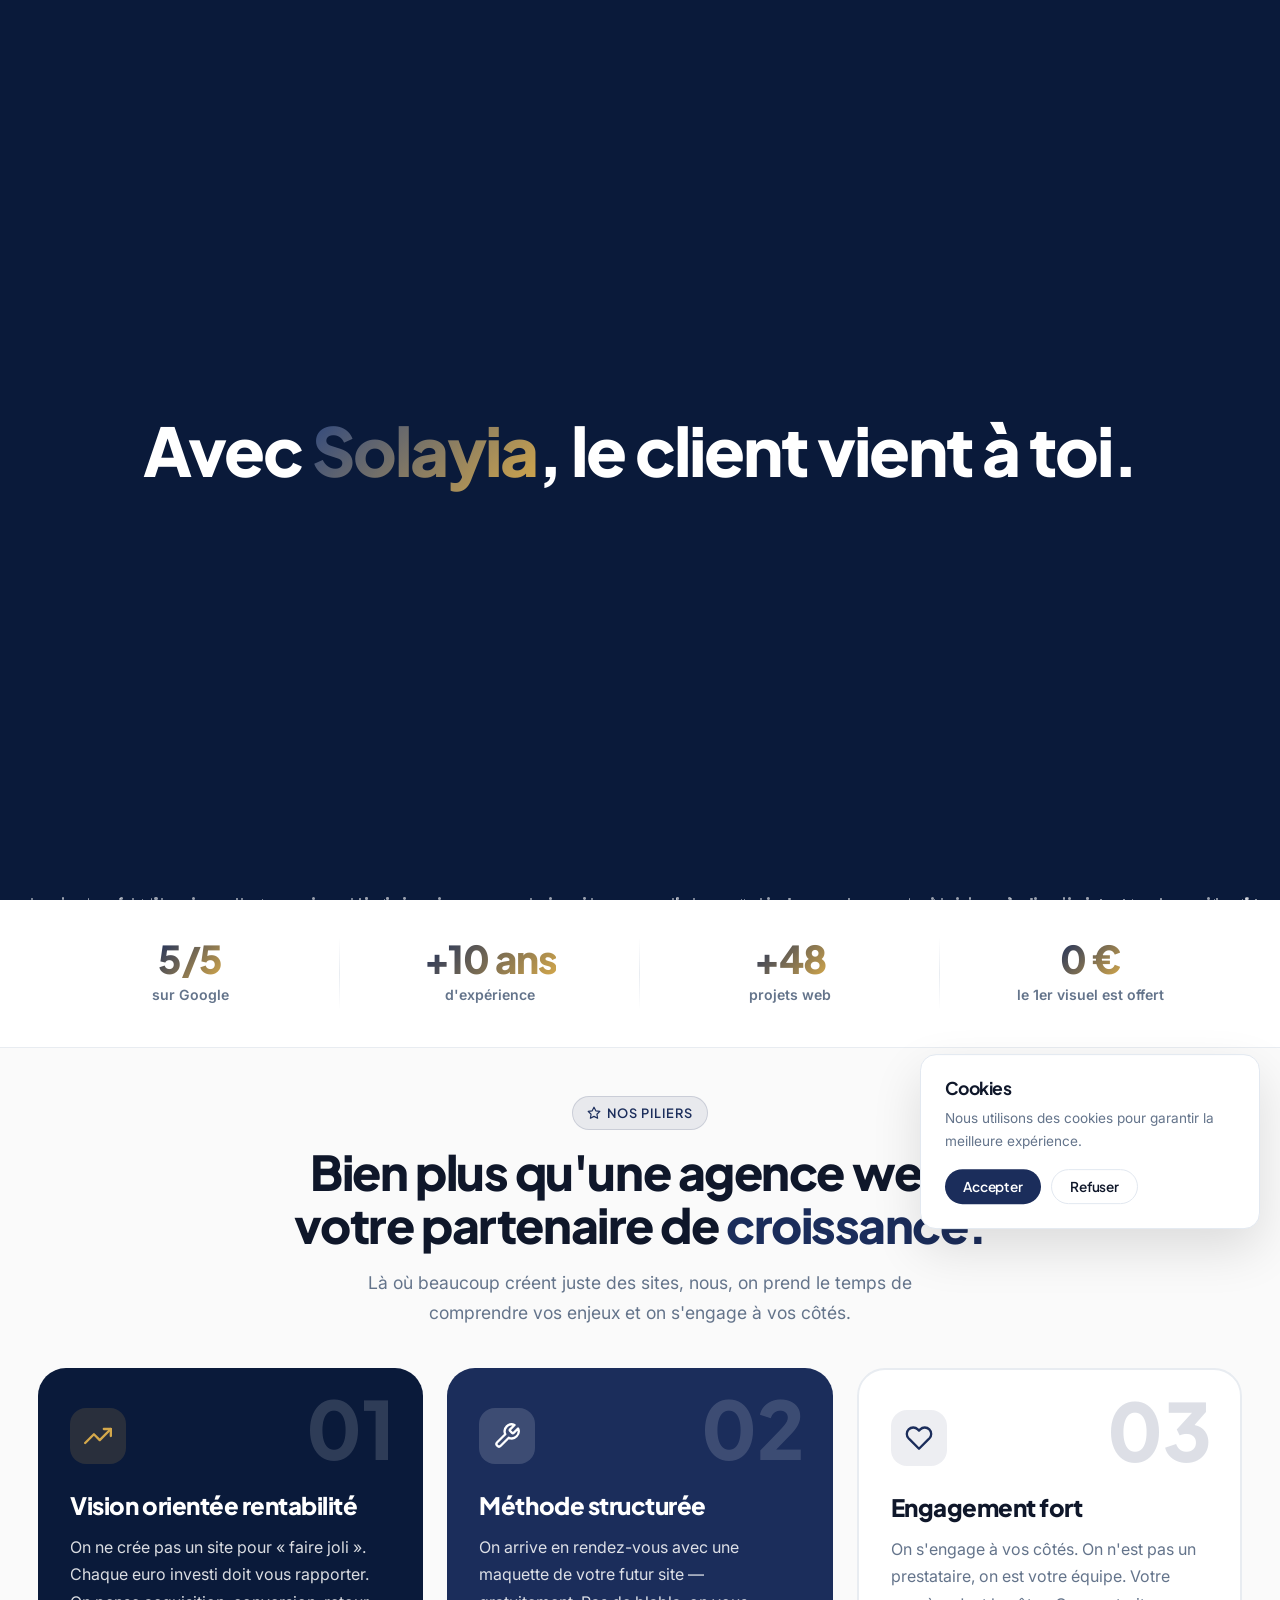
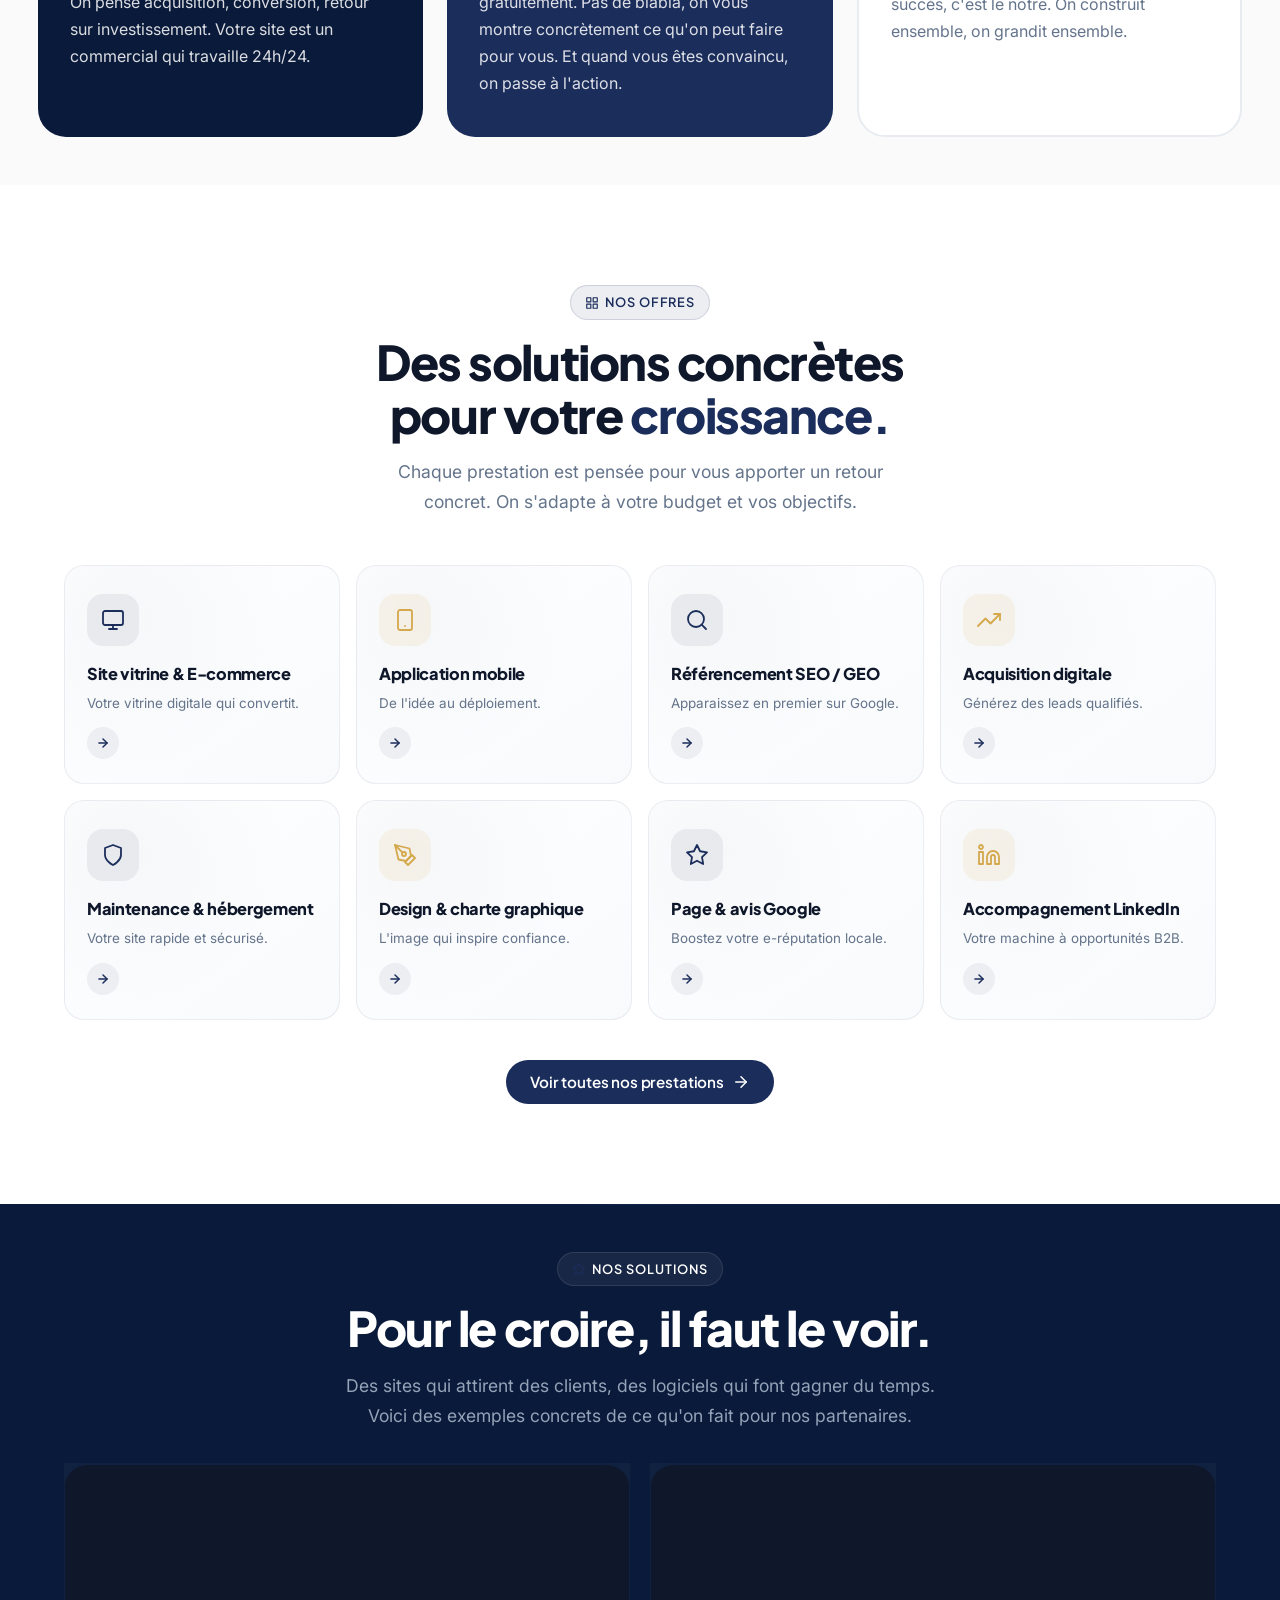
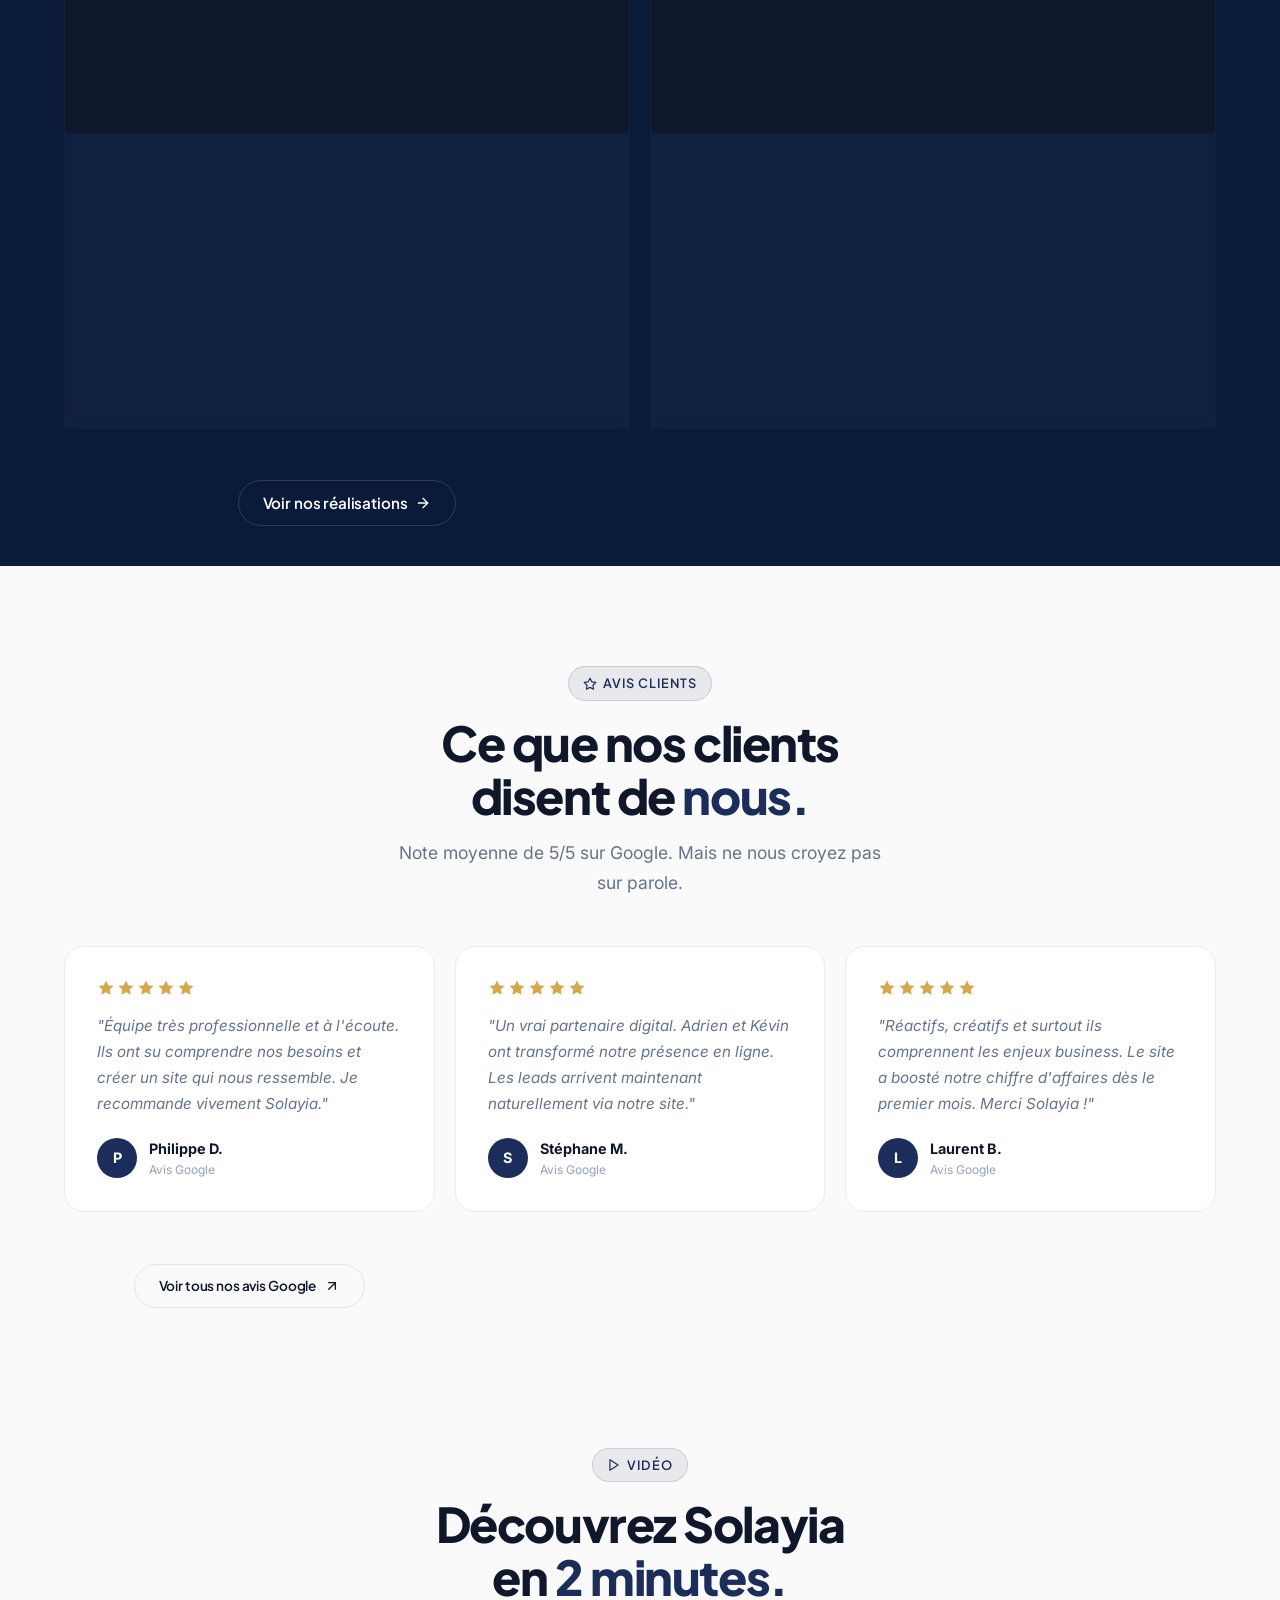
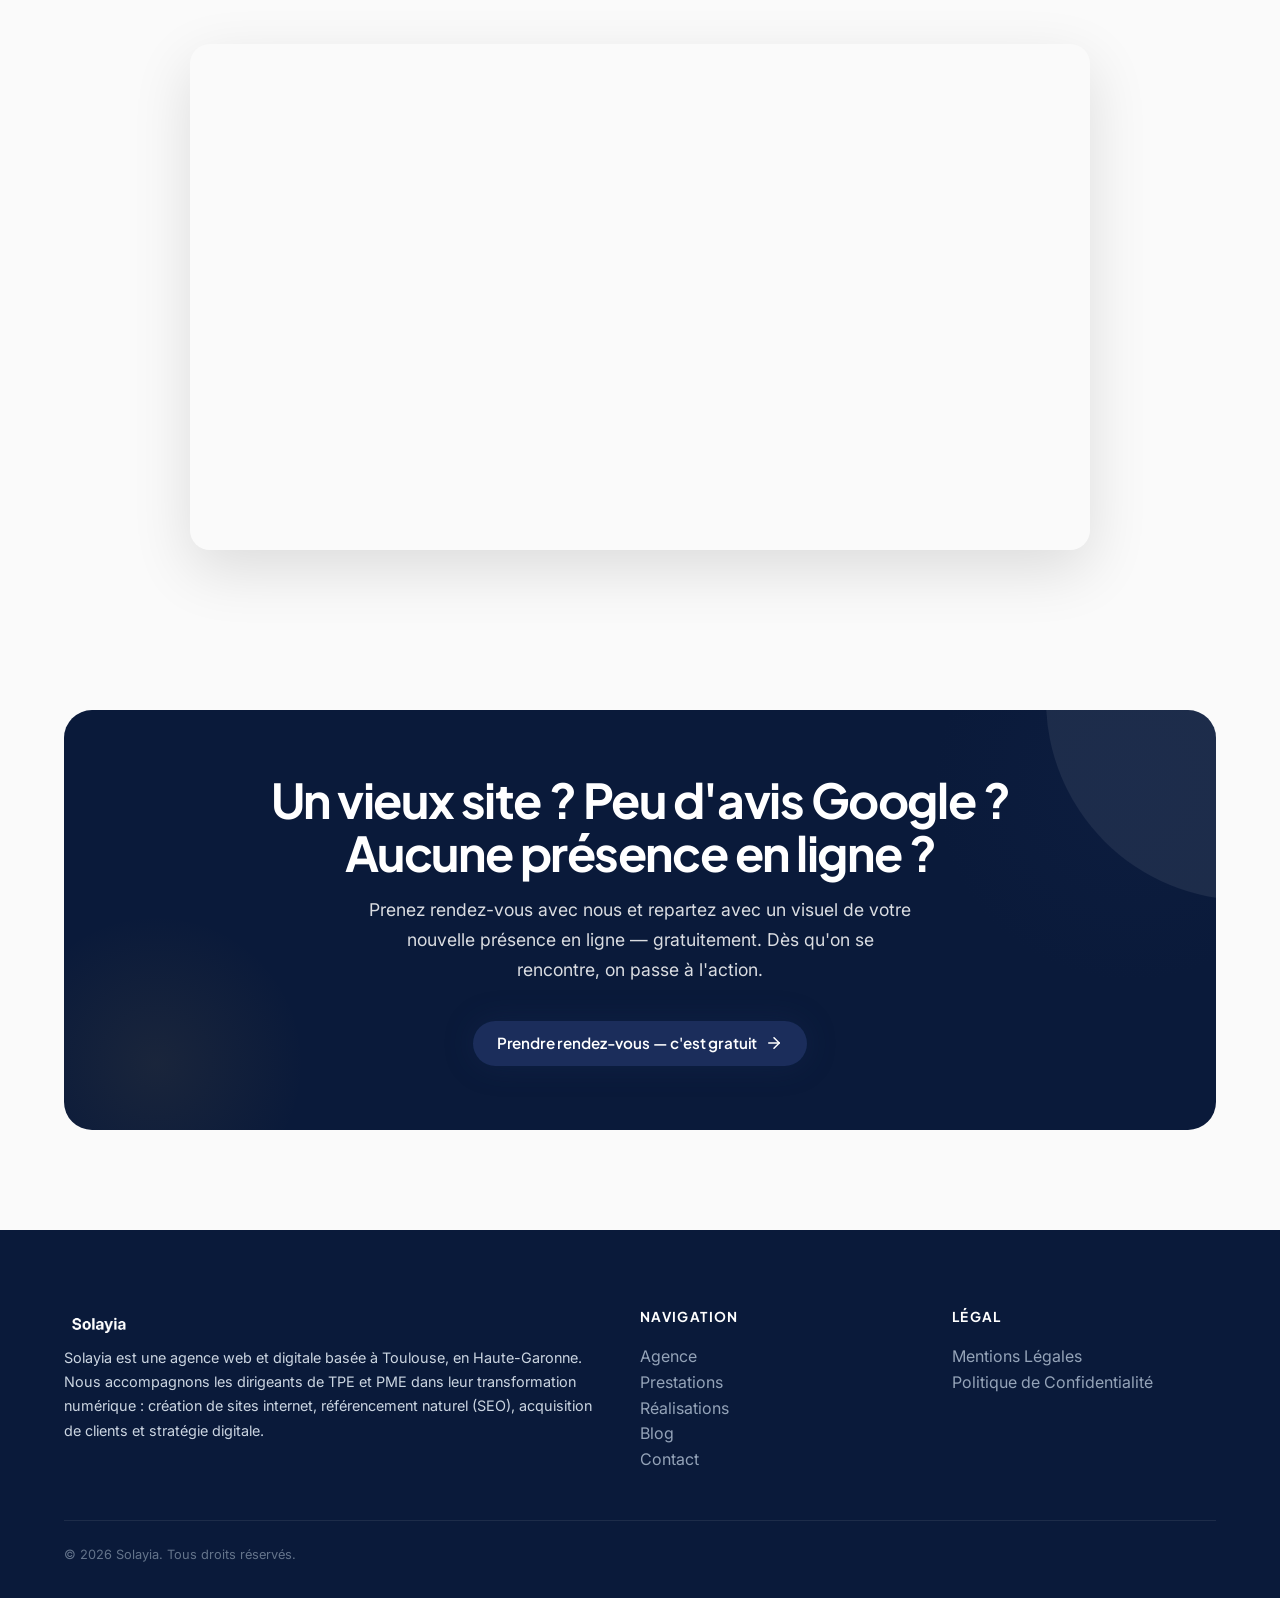
==== commit fb553443: "Vidéo YouTube sur réalisations, cartes offres cliquables vers prestations - Ajoute la vidéo Découvre" ====
--- a/index.html
+++ b/index.html
@@ -708,7 +708,7 @@
                             <svg width="16" height="16" viewBox="0 0 24 24" fill="none" stroke="#D4A84B" stroke-width="2" stroke-linecap="round" stroke-linejoin="round"><polyline points="20 12 20 22 4 22 4 12"></polyline><rect x="2" y="7" width="20" height="5"></rect><line x1="12" y1="22" x2="12" y2="7"></line><path d="M12 7H7.5a2.5 2.5 0 0 1 0-5C11 2 12 7 12 7z"></path><path d="M12 7h4.5a2.5 2.5 0 0 0 0-5C13 2 12 7 12 7z"></path></svg>
                             <span style="font-family: 'Plus Jakarta Sans', sans-serif; font-size: 0.75rem; font-weight: 800; color: #FFF;">1er visuel offert</span>
                         </div>
-                    </div>
+                    </a>
                 </div>
             </div>
             <div class="scroll-hint">
@@ -931,6 +931,8 @@
                     position: relative;
                     overflow: hidden;
                     cursor: pointer;
+                    text-decoration: none;
+                    color: inherit;
                 }
                 .home-offer::before {
                     content: '';
@@ -1048,54 +1050,54 @@
                     <p class="reveal" style="margin: 0 auto; max-width: 550px;">Chaque prestation est pensée pour vous apporter un retour concret. On s'adapte à votre budget et vos objectifs.</p>
                 </div>
                 <div class="home-offers-grid">
-                    <div class="home-offer reveal">
+                    <a href="prestations.html" class="home-offer reveal">
                         <div class="home-offer-icon"><svg viewBox="0 0 24 24"><rect x="2" y="3" width="20" height="14" rx="2" ry="2"></rect><line x1="8" y1="21" x2="16" y2="21"></line><line x1="12" y1="17" x2="12" y2="21"></line></svg></div>
                         <h4>Site vitrine & E-commerce</h4>
                         <p class="ho-desc">Votre vitrine digitale qui convertit.</p>
                         <div class="ho-arrow"><svg viewBox="0 0 24 24" stroke-linecap="round" stroke-linejoin="round"><line x1="5" y1="12" x2="19" y2="12"></line><polyline points="12 5 19 12 12 19"></polyline></svg></div>
-                    </div>
-                    <div class="home-offer reveal">
+                    </a>
+                    <a href="prestations.html" class="home-offer reveal">
                         <div class="home-offer-icon"><svg viewBox="0 0 24 24"><rect x="5" y="2" width="14" height="20" rx="2" ry="2"></rect><line x1="12" y1="18" x2="12.01" y2="18"></line></svg></div>
                         <h4>Application mobile</h4>
                         <p class="ho-desc">De l'idée au déploiement.</p>
                         <div class="ho-arrow"><svg viewBox="0 0 24 24" stroke-linecap="round" stroke-linejoin="round"><line x1="5" y1="12" x2="19" y2="12"></line><polyline points="12 5 19 12 12 19"></polyline></svg></div>
-                    </div>
-                    <div class="home-offer reveal">
+                    </a>
+                    <a href="prestations.html" class="home-offer reveal">
                         <div class="home-offer-icon"><svg viewBox="0 0 24 24"><circle cx="11" cy="11" r="8"></circle><line x1="21" y1="21" x2="16.65" y2="16.65"></line></svg></div>
                         <h4>Référencement SEO / GEO</h4>
                         <p class="ho-desc">Apparaissez en premier sur Google.</p>
                         <div class="ho-arrow"><svg viewBox="0 0 24 24" stroke-linecap="round" stroke-linejoin="round"><line x1="5" y1="12" x2="19" y2="12"></line><polyline points="12 5 19 12 12 19"></polyline></svg></div>
-                    </div>
-                    <div class="home-offer reveal">
+                    </a>
+                    <a href="prestations.html" class="home-offer reveal">
                         <div class="home-offer-icon"><svg viewBox="0 0 24 24"><polyline points="23 6 13.5 15.5 8.5 10.5 1 18"></polyline><polyline points="17 6 23 6 23 12"></polyline></svg></div>
                         <h4>Acquisition digitale</h4>
                         <p class="ho-desc">Générez des leads qualifiés.</p>
                         <div class="ho-arrow"><svg viewBox="0 0 24 24" stroke-linecap="round" stroke-linejoin="round"><line x1="5" y1="12" x2="19" y2="12"></line><polyline points="12 5 19 12 12 19"></polyline></svg></div>
-                    </div>
-                    <div class="home-offer reveal">
+                    </a>
+                    <a href="prestations.html" class="home-offer reveal">
                         <div class="home-offer-icon"><svg viewBox="0 0 24 24"><path d="M12 22s8-4 8-10V5l-8-3-8 3v7c0 6 8 10 8 10z"></path></svg></div>
                         <h4>Maintenance & hébergement</h4>
                         <p class="ho-desc">Votre site rapide et sécurisé.</p>
                         <div class="ho-arrow"><svg viewBox="0 0 24 24" stroke-linecap="round" stroke-linejoin="round"><line x1="5" y1="12" x2="19" y2="12"></line><polyline points="12 5 19 12 12 19"></polyline></svg></div>
-                    </div>
-                    <div class="home-offer reveal">
+                    </a>
+                    <a href="prestations.html" class="home-offer reveal">
                         <div class="home-offer-icon"><svg viewBox="0 0 24 24"><path d="M12 19l7-7 3 3-7 7-3-3z"></path><path d="M18 13l-1.5-7.5L2 2l3.5 14.5L13 18l5-5z"></path><path d="M2 2l7.586 7.586"></path><circle cx="11" cy="11" r="2"></circle></svg></div>
                         <h4>Design & charte graphique</h4>
                         <p class="ho-desc">L'image qui inspire confiance.</p>
                         <div class="ho-arrow"><svg viewBox="0 0 24 24" stroke-linecap="round" stroke-linejoin="round"><line x1="5" y1="12" x2="19" y2="12"></line><polyline points="12 5 19 12 12 19"></polyline></svg></div>
-                    </div>
-                    <div class="home-offer reveal">
+                    </a>
+                    <a href="prestations.html" class="home-offer reveal">
                         <div class="home-offer-icon"><svg viewBox="0 0 24 24"><polygon points="12 2 15.09 8.26 22 9.27 17 14.14 18.18 21.02 12 17.77 5.82 21.02 7 14.14 2 9.27 8.91 8.26 12 2"></polygon></svg></div>
                         <h4>Page & avis Google</h4>
                         <p class="ho-desc">Boostez votre e-réputation locale.</p>
                         <div class="ho-arrow"><svg viewBox="0 0 24 24" stroke-linecap="round" stroke-linejoin="round"><line x1="5" y1="12" x2="19" y2="12"></line><polyline points="12 5 19 12 12 19"></polyline></svg></div>
-                    </div>
-                    <div class="home-offer reveal">
+                    </a>
+                    <a href="prestations.html" class="home-offer reveal">
                         <div class="home-offer-icon"><svg viewBox="0 0 24 24"><path d="M16 8a6 6 0 0 1 6 6v7h-4v-7a2 2 0 0 0-2-2 2 2 0 0 0-2 2v7h-4v-7a6 6 0 0 1 6-6z"></path><rect x="2" y="9" width="4" height="12"></rect><circle cx="4" cy="4" r="2"></circle></svg></div>
                         <h4>Accompagnement LinkedIn</h4>
                         <p class="ho-desc">Votre machine à opportunités B2B.</p>
                         <div class="ho-arrow"><svg viewBox="0 0 24 24" stroke-linecap="round" stroke-linejoin="round"><line x1="5" y1="12" x2="19" y2="12"></line><polyline points="12 5 19 12 12 19"></polyline></svg></div>
-                    </div>
+                    </a>
                 </div>
                 <div style="text-align: center; margin-top: 40px;" class="reveal">
                     <a href="prestations.html" class="btn btn-primary">
@@ -1176,7 +1178,7 @@
                                 <li><svg viewBox="0 0 24 24"><polyline points="20 6 9 17 4 12"></polyline></svg> Application mobile terrain</li>
                             </ul>
                         </div>
-                    </div>
+                    </a>
                 </div>
                 <div style="text-align: center; margin-top: 32px;" class="reveal">
                     <a href="realisations.html" class="btn btn-outline" style="border-color: rgba(255,255,255,0.15); color: #FFF;">
@@ -1261,7 +1263,7 @@
                                 <div class="review-date">Avis Google</div>
                             </div>
                         </div>
-                    </div>
+                    </a>
                 </div>
                 <div style="text-align: center; margin-top: 32px;" class="reveal">
                     <a href="https://maps.app.goo.gl/W36m56BZESvxDE818" target="_blank" rel="noopener noreferrer" class="btn btn-outline" style="font-size: 0.85rem;">
